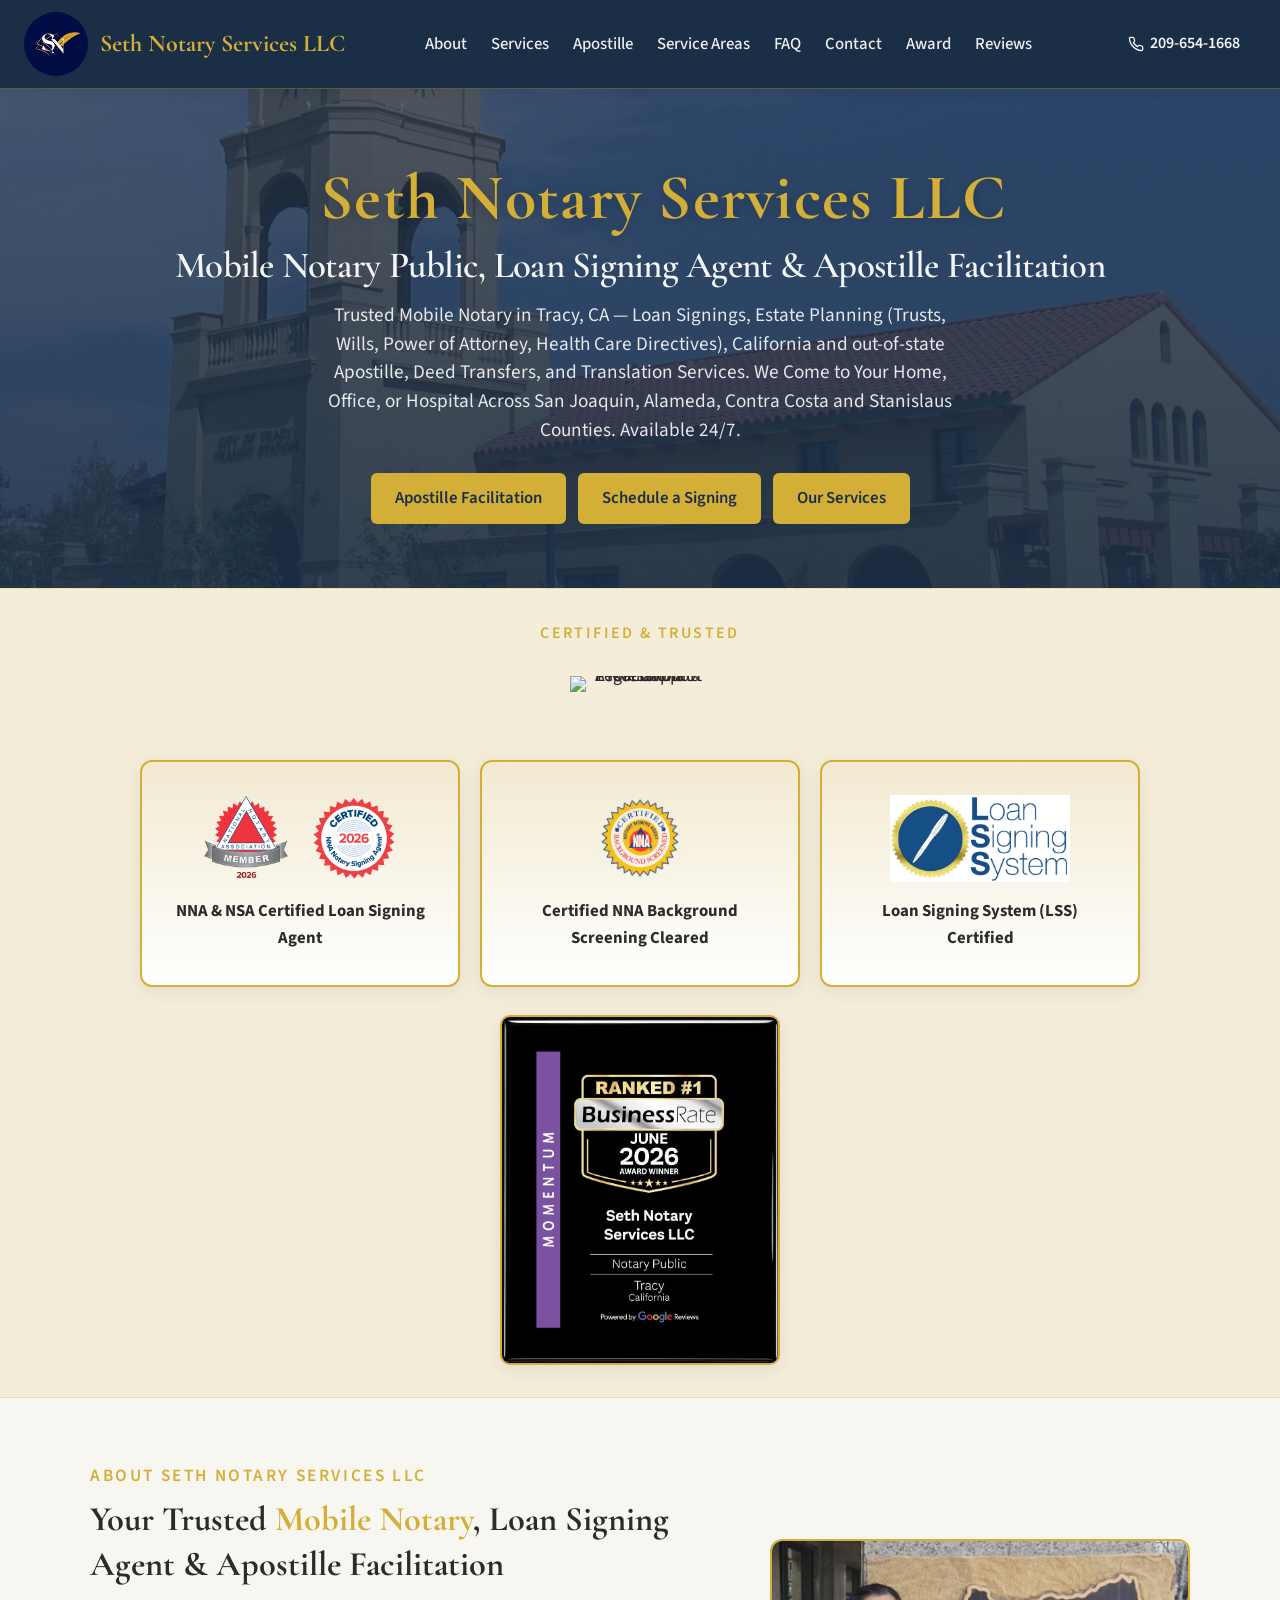
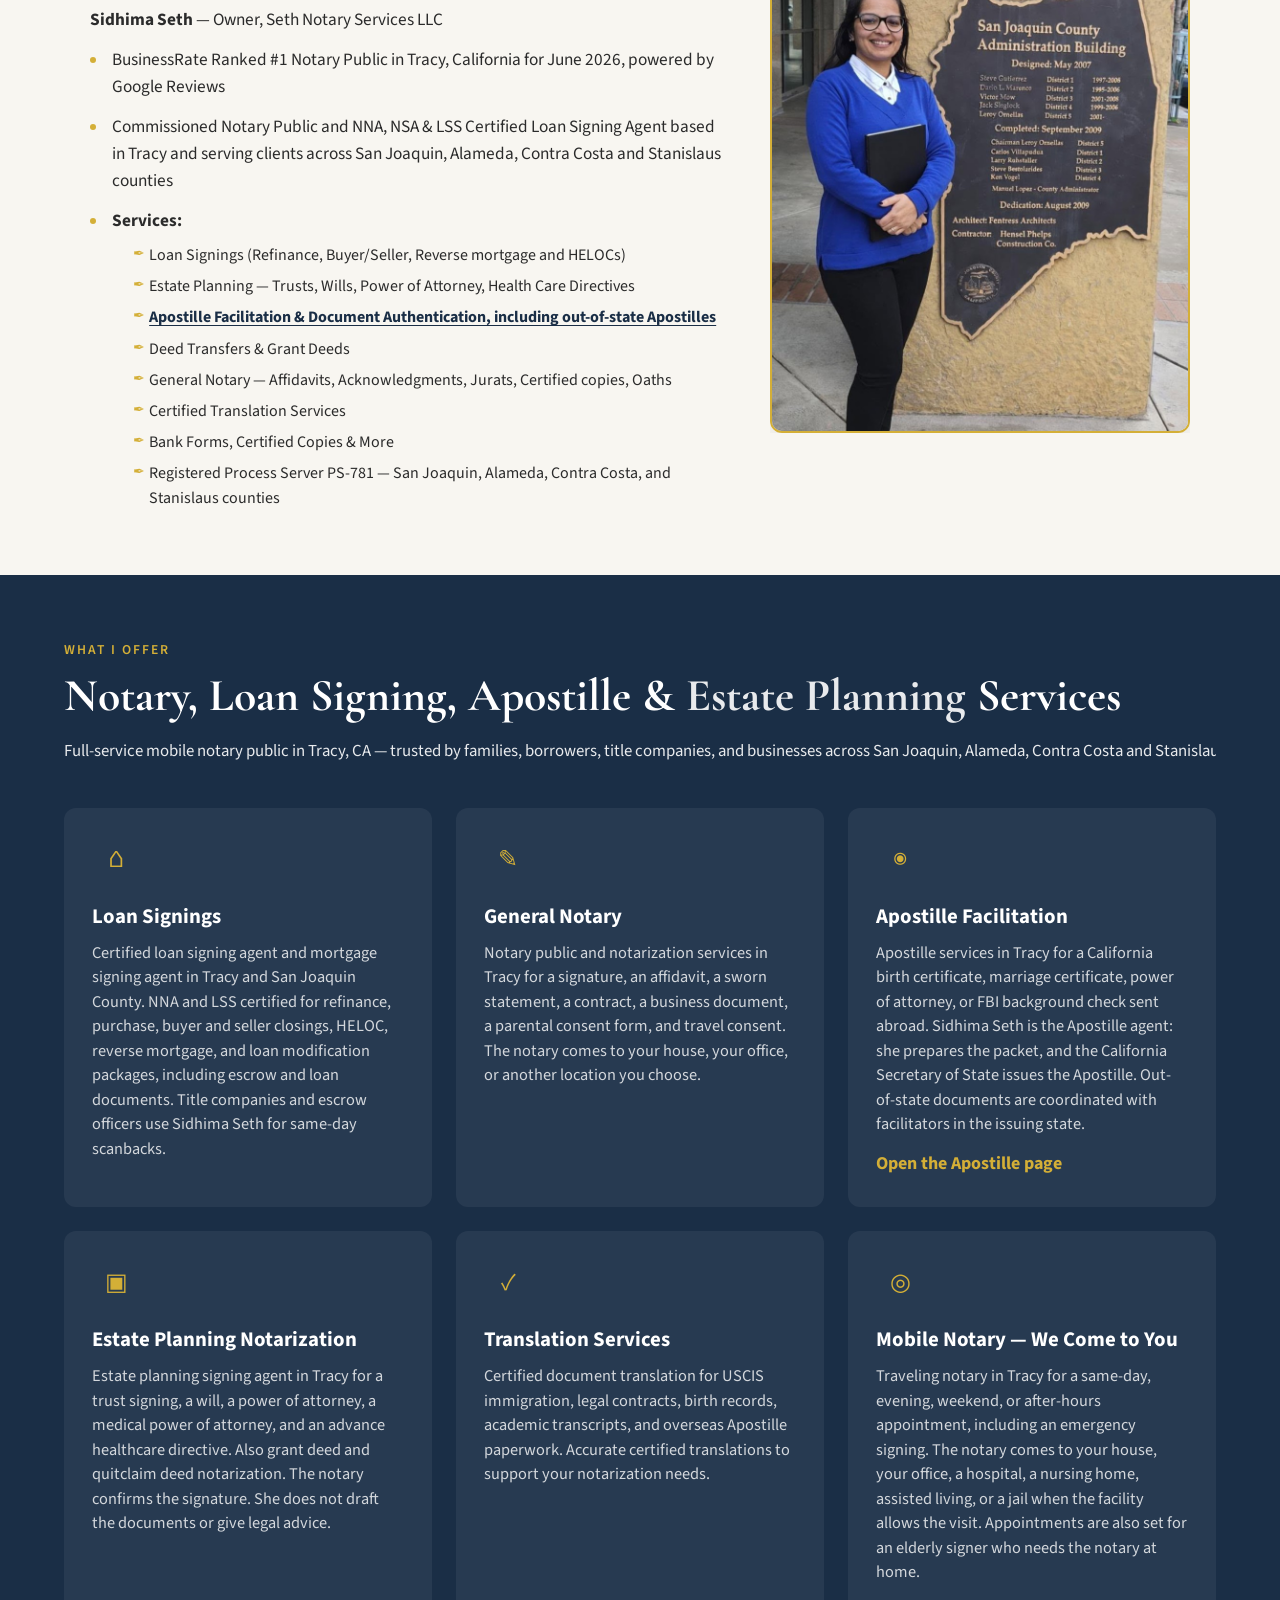
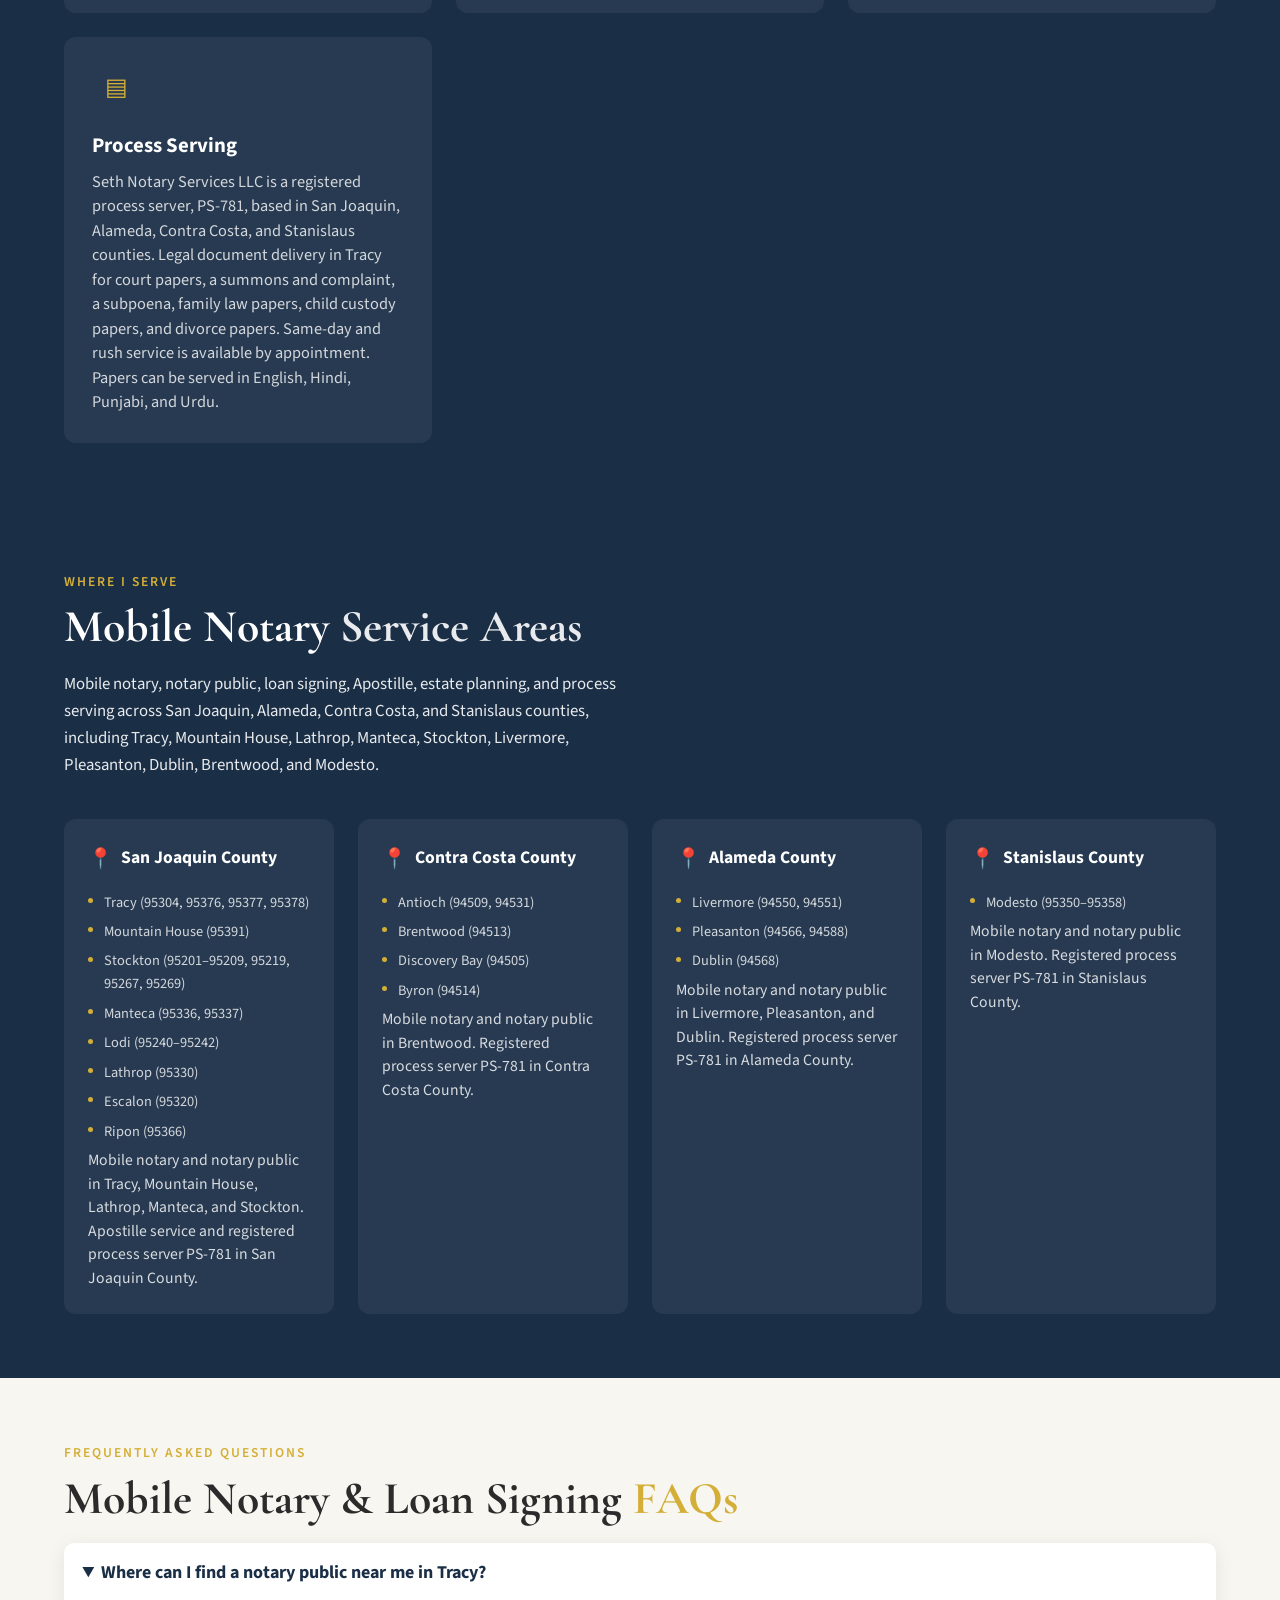
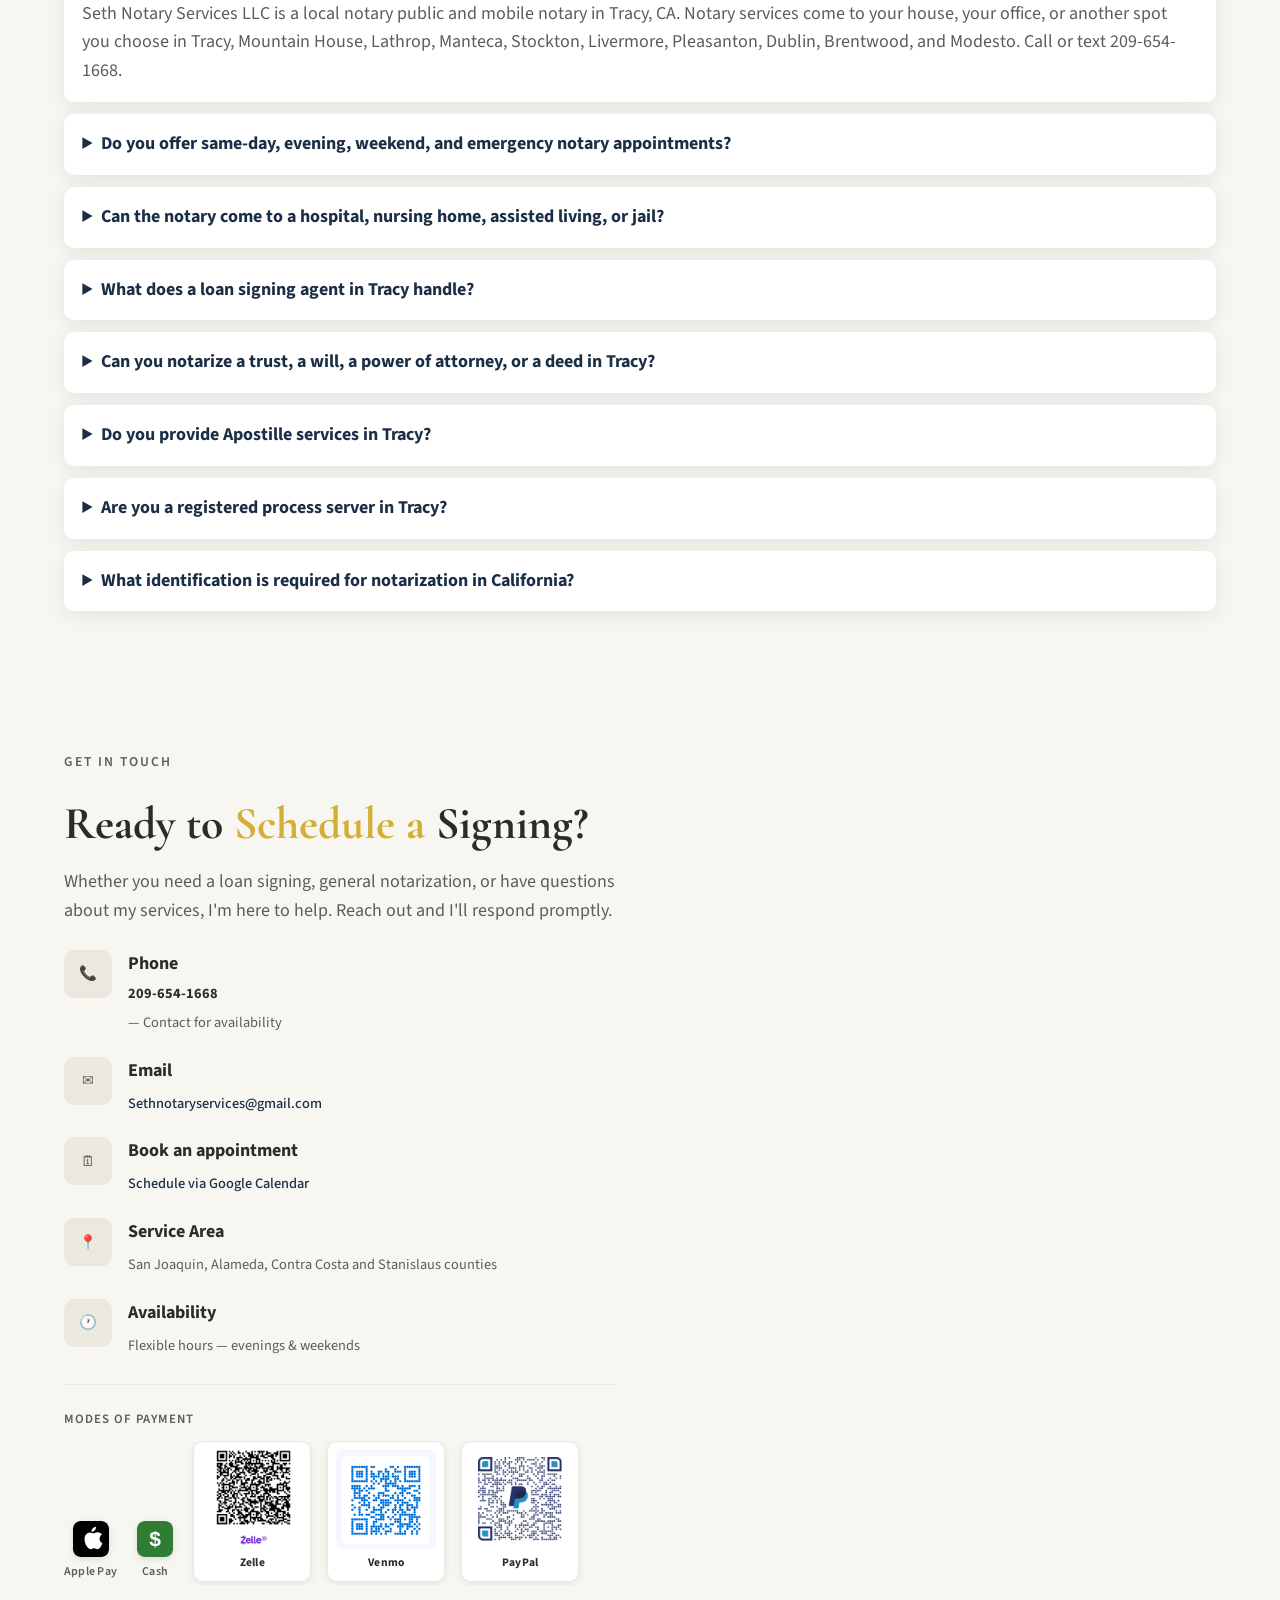
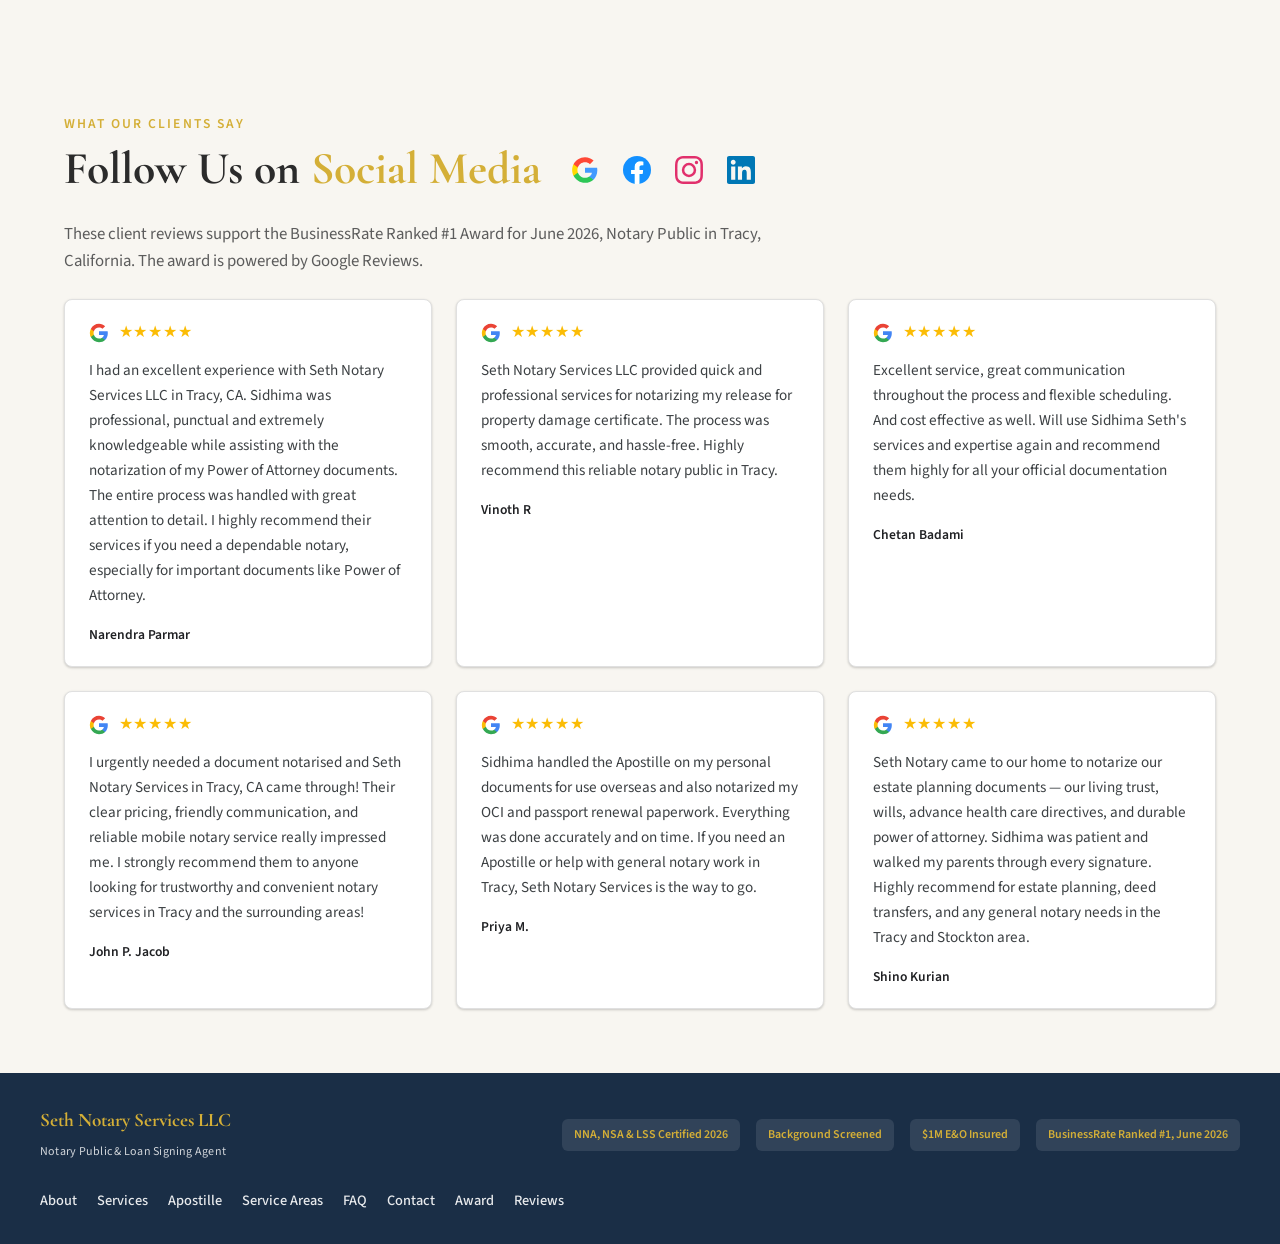
==== index.html @ a3862bcc "Add local search phrases, process server PS-781, and the CALSPro badge. Co-authored-by: Cursor <curs" ====
<!DOCTYPE html>
<html lang="en">
<head>
  <meta charset="UTF-8">
  <meta name="viewport" content="width=device-width, initial-scale=1.0">
  <title>Ranked #1 Mobile Notary Public in Tracy CA | Seth Notary Services LLC</title>
  <meta name="description" content="Ranked #1 Mobile Notary Public in Tracy, CA. BusinessRate June 2026 Award Winner, powered by Google Reviews. Available 24/7 for loan signings, estate planning living trusts, power of attorney, deed transfers & Apostille. Call 209-654-1668.">
  <link rel="canonical" href="https://sethnotaryservices.com/">
  <meta property="og:title" content="Ranked #1 Mobile Notary Public in Tracy CA | Seth Notary Services LLC">
  <meta property="og:description" content="BusinessRate June 2026 Award Winner, powered by Google Reviews. 24/7 mobile notary near you for loan signings, estate planning living trusts, and California & out-of-state Apostille.">
  <meta property="og:image" content="https://sethnotaryservices.com/assets/businessrate-ranked-1-june-2026.jpg">
  <meta property="og:url" content="https://sethnotaryservices.com/">
  <meta property="og:type" content="website">
  <meta name="twitter:card" content="summary_large_image">
  <meta name="twitter:title" content="Ranked #1 Mobile Notary Public in Tracy CA | Seth Notary Services LLC">
  <meta name="twitter:description" content="Ranked #1 Mobile Notary in Tracy, CA. 24/7 loan signings, estate planning living trusts, power of attorney, and Apostille facilitation. Call 209-654-1668.">
  <meta name="twitter:image" content="https://sethnotaryservices.com/assets/businessrate-ranked-1-june-2026.jpg">
  <script type="application/ld+json">
  {
    "@context": "https://schema.org",
    "@graph": [
      {
        "@type": ["Notary", "LocalBusiness"],
        "@id": "https://sethnotaryservices.com/#organization",
        "name": "Seth Notary Services LLC",
        "legalName": "Seth Notary Services LLC",
        "url": "https://sethnotaryservices.com/",
        "logo": "https://sethnotaryservices.com/assets/logo-sn.png",
        "image": [
          "https://sethnotaryservices.com/assets/businessrate-ranked-1-june-2026.jpg",
          "https://sethnotaryservices.com/assets/sidhima-seth-about.jpg"
        ],
        "telephone": "+1-209-654-1668",
        "email": "Sethnotaryservices@gmail.com",
        "priceRange": "$$",
        "currenciesAccepted": "USD",
        "paymentAccepted": "Cash, Apple Pay, Zelle, Venmo, PayPal",
        "address": {
          "@type": "PostalAddress",
          "addressLocality": "Tracy",
          "addressRegion": "CA",
          "postalCode": "95377",
          "addressCountry": "US"
        },
        "geo": {
          "@type": "GeoCoordinates",
          "latitude": 37.7397,
          "longitude": -121.4252
        },
        "openingHoursSpecification": [
          {
            "@type": "OpeningHoursSpecification",
            "dayOfWeek": ["Monday", "Tuesday", "Wednesday", "Thursday", "Friday", "Saturday", "Sunday"],
            "opens": "00:00",
            "closes": "23:59"
          }
        ],
        "areaServed": [
          { "@type": "City", "name": "Tracy" },
          { "@type": "City", "name": "Mountain House" },
          { "@type": "City", "name": "Stockton" },
          { "@type": "City", "name": "Manteca" },
          { "@type": "City", "name": "Lathrop" },
          { "@type": "City", "name": "Lodi" },
          { "@type": "City", "name": "Escalon" },
          { "@type": "City", "name": "Ripon" },
          { "@type": "City", "name": "Livermore" },
          { "@type": "City", "name": "Pleasanton" },
          { "@type": "City", "name": "Dublin" },
          { "@type": "City", "name": "Brentwood" },
          { "@type": "City", "name": "Antioch" },
          { "@type": "City", "name": "Discovery Bay" },
          { "@type": "City", "name": "Byron" },
          { "@type": "City", "name": "Modesto" },
          { "@type": "AdministrativeArea", "name": "San Joaquin County" },
          { "@type": "AdministrativeArea", "name": "Alameda County" },
          { "@type": "AdministrativeArea", "name": "Contra Costa County" },
          { "@type": "AdministrativeArea", "name": "Stanislaus County" }
        ],
        "award": "BusinessRate Ranked #1 June 2026 Award Winner, Notary Public, Tracy, California, powered by Google Reviews",
        "description": "Ranked #1 mobile notary public, certified loan signing agent, and Apostille facilitator in Tracy, California. Available 24/7 for mobile notarizations at homes, offices, hospitals, and care facilities across San Joaquin, Alameda, Contra Costa, and Stanislaus counties.",
        "founder": {
          "@type": "Person",
          "name": "Sidhima Seth",
          "jobTitle": "Commissioned Notary Public & Certified Loan Signing Agent"
        },
        "sameAs": [
          "https://g.page/r/CSJb0MtvqIeOEBM",
          "https://www.facebook.com/profile.php?id=61587609087027",
          "https://www.instagram.com/sethnotaryservices",
          "https://www.linkedin.com/in/sidhimaseth"
        ],
        "aggregateRating": {
          "@type": "AggregateRating",
          "ratingValue": "5.0",
          "reviewCount": "6",
          "bestRating": "5",
          "worstRating": "1"
        },
        "hasOfferCatalog": {
          "@type": "OfferCatalog",
          "name": "Mobile Notary & Signing Services",
          "itemListElement": [
            {
              "@type": "Offer",
              "itemOffered": {
                "@type": "Service",
                "name": "Mobile Notary Public Services",
                "description": "24/7 mobile notary public near you traveling to homes, offices, hospitals, nursing homes, and care facilities in Tracy and surrounding cities."
              }
            },
            {
              "@type": "Offer",
              "itemOffered": {
                "@type": "Service",
                "name": "Certified Loan Signing Agent",
                "description": "NNA and LSS certified loan signing services for mortgage refinances, purchases, buyer/seller packages, reverse mortgages, and HELOCs."
              }
            },
            {
              "@type": "Offer",
              "itemOffered": {
                "@type": "Service",
                "name": "Estate Planning Notarization",
                "description": "Mobile notary for estate planning packages including revocable living trusts, last wills, durable power of attorney, advance health care directives, and deed transfers."
              }
            },
            {
              "@type": "Offer",
              "itemOffered": {
                "@type": "Service",
                "name": "California and Out-of-State Apostille Facilitation",
                "description": "Apostille facilitation for vital records, birth certificates, marriage records, diplomas, affidavits, and corporate documents through the California Secretary of State and nationwide network."
              }
            },
            {
              "@type": "Offer",
              "itemOffered": {
                "@type": "Service",
                "name": "Real Estate Deed Transfers & Grant Deeds",
                "description": "Notarization of grant deeds, quitclaim deeds, interspousal deeds, and deeds of trust for property transfers."
              }
            },
            {
              "@type": "Offer",
              "itemOffered": {
                "@type": "Service",
                "name": "General Notary Services",
                "description": "Notarization of affidavits, acknowledgments, jurats, certified copies, oaths, parental travel consents, and bill of sale documents."
              }
            },
            {
              "@type": "Offer",
              "itemOffered": {
                "@type": "Service",
                "name": "Certified Translation Services",
                "description": "Certified document translation for USCIS immigration, legal contracts, birth records, and overseas document authentication."
              }
            },
            {
              "@type": "Offer",
              "itemOffered": {
                "@type": "Service",
                "name": "Process Serving",
                "description": "Registered process server PS-781, based in San Joaquin, Alameda, Contra Costa, and Stanislaus counties, for summons, subpoenas, and family law papers, in English, Hindi, Punjabi, and Urdu."
              }
            }
          ]
        }
      },
      {
        "@type": "FAQPage",
        "@id": "https://sethnotaryservices.com/#faq",
        "mainEntity": [
          {
            "@type": "Question",
            "name": "Where can I find a notary public near me in Tracy?",
            "acceptedAnswer": {
              "@type": "Answer",
              "text": "Seth Notary Services LLC is a local notary public and mobile notary in Tracy, CA. Notary services come to your house, your office, or another spot you choose in Tracy, Mountain House, Lathrop, Manteca, Stockton, Livermore, Pleasanton, Dublin, Brentwood, and Modesto. Call or text 209-654-1668."
            }
          },
          {
            "@type": "Question",
            "name": "Do you offer same-day, evening, weekend, and emergency notary appointments?",
            "acceptedAnswer": {
              "@type": "Answer",
              "text": "Yes. A same-day notary, an evening notary, a weekend notary, and an after-hours notary are available by appointment, including an emergency signing. Call or text 209-654-1668 for the next opening."
            }
          },
          {
            "@type": "Question",
            "name": "Can the notary come to a hospital, nursing home, assisted living, or jail?",
            "acceptedAnswer": {
              "@type": "Answer",
              "text": "Yes. A hospital notary, nursing home notary, and assisted living notary visit is a regular request, including for an elderly person who cannot travel. A jail notary visit is scheduled when the facility allows it."
            }
          },
          {
            "@type": "Question",
            "name": "What does a loan signing agent in Tracy handle?",
            "acceptedAnswer": {
              "@type": "Answer",
              "text": "Sidhima Seth is a certified loan signing agent for refinance, buyer and seller, HELOC, reverse mortgage, and loan modification signings in Tracy and San Joaquin County. Escrow and loan documents are notarized with a scanback the same day when the signing service asks for it."
            }
          },
          {
            "@type": "Question",
            "name": "Can you notarize a trust, a will, a power of attorney, or a deed in Tracy?",
            "acceptedAnswer": {
              "@type": "Answer",
              "text": "Yes. Estate planning notarization in Tracy covers a trust document, a will, a power of attorney, a medical power of attorney, an advance healthcare directive, a grant deed, and a quitclaim deed. We also notarize an affidavit and a sworn statement. The notary does not draft those papers or give legal advice."
            }
          },
          {
            "@type": "Question",
            "name": "Do you provide Apostille services in Tracy?",
            "acceptedAnswer": {
              "@type": "Answer",
              "text": "Yes. Apostille services in Tracy include a California birth certificate, marriage certificate, power of attorney, and FBI background check prepared for use abroad. The California Secretary of State issues the Apostille. A document from another state is Apostilled by that state."
            }
          },
          {
            "@type": "Question",
            "name": "Are you a registered process server in Tracy?",
            "acceptedAnswer": {
              "@type": "Answer",
              "text": "Yes. Seth Notary Services LLC is a registered process server, PS-781, based in San Joaquin, Alameda, Contra Costa, and Stanislaus counties. Process serving covers court papers, a summons and complaint, a subpoena, family law papers, child custody papers, and divorce papers. Same-day and rush service is available by appointment, in English, Hindi, Punjabi, or Urdu."
            }
          },
          {
            "@type": "Question",
            "name": "What identification is required for notarization in California?",
            "acceptedAnswer": {
              "@type": "Answer",
              "text": "California requires a valid, unexpired government-issued photo ID (or issued within 5 years), such as a California driver's license or ID, U.S. passport, foreign passport stamped by USCIS, out-of-state driver's license, or military ID. All signers must be physically present and willing to sign."
            }
          }
        ]
      }
    ]
  }
  </script>
  <link rel="icon" type="image/png" sizes="32x32" href="assets/logo-sn.png">
  <link rel="icon" type="image/png" sizes="192x192" href="assets/logo-sn.png">
  <link rel="apple-touch-icon" href="assets/logo-sn.png">
  <link rel="preconnect" href="https://fonts.googleapis.com">
  <link rel="preconnect" href="https://fonts.gstatic.com" crossorigin>
  <link href="https://fonts.googleapis.com/css2?family=Cormorant+Garamond:ital,wght@0,500;0,600;0,700;1,500&family=Source+Sans+3:wght@400;500;600;700&display=swap" rel="stylesheet">
  <link rel="stylesheet" href="seth-notary.css">
</head>
<body>
  <header class="header">
    <div class="header-inner">
      <a href="#" class="logo-link">
        <span class="header-logo-circle"><img src="assets/logo-sn.png" alt="Seth Notary Services LLC"></span>
        <div class="logo-text">
          <span class="logo-name">Seth Notary Services LLC</span>
        </div>
      </a>
      <nav class="nav">
        <a href="#about">About</a>
        <a href="#services">Services</a>
        <a href="apostille.html">Apostille</a>
        <a href="#service-areas">Service Areas</a>
        <a href="#faq">FAQ</a>
        <a href="#contact">Contact</a>
        <a href="#award">Award</a>
        <a href="#reviews">Reviews</a>
      </nav>
      <div class="header-actions">
        <a href="tel:2096541668" class="btn btn-ghost">
          <svg class="icon flash-mark" aria-hidden="true" viewBox="0 0 24 24" fill="none" stroke="currentColor" stroke-width="2"><path d="M22 16.92v3a2 2 0 0 1-2.18 2 19.79 19.79 0 0 1-8.63-3.07 19.5 19.5 0 0 1-6-6 19.79 19.79 0 0 1-3.07-8.67A2 2 0 0 1 4.11 2h3a2 2 0 0 1 2 1.72 12.84 12.84 0 0 0 .7 2.81 2 2 0 0 1-.45 2.11L8.09 9.91a16 16 0 0 0 6 6l1.27-1.27a2 2 0 0 1 2.11-.45 12.84 12.84 0 0 0 2.81.7A2 2 0 0 1 22 16.92z"/></svg>
          209-654-1668
        </a>

      </div>
    </div>
  </header>

  <main class="main-page">
    <section class="hero hero-remodel" data-bg="dark">
      <div class="hero-inner">
        <p class="hero-brand">Seth Notary Services LLC</p>
        <h1 class="hero-title">Mobile Notary Public, Loan Signing Agent & Apostille Facilitation</h1>
        <p class="hero-desc">Trusted Mobile Notary in Tracy, CA — Loan Signings, Estate Planning (Trusts, Wills, Power of Attorney, Health Care Directives), California and out-of-state Apostille, Deed Transfers, and Translation Services. We Come to Your Home, Office, or Hospital Across San Joaquin, Alameda, Contra Costa and Stanislaus Counties. Available 24/7.</p>
        <div class="hero-cta">
          <a href="apostille.html" class="btn btn-primary btn-lg">Apostille Facilitation</a>
          <a href="#contact" class="btn btn-primary btn-lg">Schedule a Signing</a>
          <a href="#services" class="btn btn-primary btn-lg">Our Services</a>
        </div>
      </div>
    </section>

    <section id="award" class="certs-bar" data-bg="light">
      <p class="certs-bar-label">Certified & Trusted</p>
      <p class="certs-calspro">
        <a title="California Association of Legal Support Professionals" href="https://www.calspro.org" target="_blank" rel="noopener noreferrer"><img src="https://calspro.memberclicks.net/assets/images/CALSProMemberBadge2.gif" alt="California Association of Legal Support Professionals" width="140" height="60"></a>
      </p>
      <div class="certs-bar-cards">
        <div class="certs-bar-card">
          <div class="certs-bar-card-logos">
            <img src="assets/nna-member-badge.png" alt="National Notary Association Member" class="certs-bar-card-img">
            <img src="assets/nsa-certified-2026.png" alt="NNA Notary Signing Agent Certified 2026" class="certs-bar-card-img">
          </div>
          <h4>NNA & NSA Certified Loan Signing Agent</h4>
        </div>
        <div class="certs-bar-card">
          <img src="assets/nna-certified-background-screened.png" alt="NNA Certified Background Screened" class="certs-bar-card-img">
          <h4>Certified NNA Background Screening Cleared</h4>
        </div>
        <div class="certs-bar-card">
          <img src="assets/lss-certified.png" alt="Loan Signing System Certified" class="certs-bar-card-img">
          <h4>Loan Signing System (LSS) Certified</h4>
        </div>
      </div>
      <figure class="certs-award">
        <img src="assets/businessrate-ranked-1-june-2026.jpg" width="817" height="1024" alt="BusinessRate Ranked #1 June 2026 Award Winner plaque for Seth Notary Services LLC, Notary Public in Tracy, California, powered by Google Reviews">
      </figure>
    </section>

    <section id="about" class="about-panel" data-bg="light">
      <div class="about-panel-inner">
        <div class="about-panel-content">
          <p class="section-label">About Seth Notary Services LLC</p>
          <h2 class="about-panel-title">Your Trusted <span class="accent">Mobile Notary</span>, Loan Signing Agent & Apostille Facilitation</h2>
          <ul class="about-bullets">
            <li class="about-bullet-none"><strong>Sidhima Seth</strong> — Owner, Seth Notary Services LLC</li>
            <li>BusinessRate Ranked #1 Notary Public in Tracy, California for June 2026, powered by Google Reviews</li>
            <li>Commissioned Notary Public and NNA, NSA & LSS Certified Loan Signing Agent based in Tracy and serving clients across San Joaquin, Alameda, Contra Costa and Stanislaus counties</li>
            <li><strong>Services:</strong>
              <ul class="about-bullets-sub">
                <li>Loan Signings (Refinance, Buyer/Seller, Reverse mortgage and HELOCs)</li>
                <li>Estate Planning — Trusts, Wills, Power of Attorney, Health Care Directives</li>
                <li><a href="apostille.html">Apostille Facilitation &amp; Document Authentication, including out-of-state Apostilles</a></li>
                <li>Deed Transfers & Grant Deeds</li>
                <li>General Notary — Affidavits, Acknowledgments, Jurats, Certified copies, Oaths</li>
                <li>Certified Translation Services</li>
                <li>Bank Forms, Certified Copies & More</li>
                <li>Registered Process Server PS-781 — San Joaquin, Alameda, Contra Costa, and Stanislaus counties</li>
              </ul>
            </li>
          </ul>
        </div>
        <div class="about-panel-image">
          <img src="assets/sidhima-seth-about.jpg" alt="Sidhima Seth, owner of Seth Notary Services LLC" class="about-panel-img">
        </div>
      </div>
    </section>

  </main>

  <section id="services" class="section section-dark" data-bg="dark">
    <div class="container">
      <p class="section-label">What I Offer</p>
      <h2 class="section-title">Notary, Loan Signing, Apostille & <span class="accent">Estate Planning</span> Services</h2>
      <p class="section-desc section-desc-single-line">Full-service mobile notary public in Tracy, CA — trusted by families, borrowers, title companies, and businesses across San Joaquin, Alameda, Contra Costa and Stanislaus counties.</p>
      <div class="services-grid">
        <article class="service-card">
          <div class="service-icon" aria-hidden="true">⌂</div>
          <h3>Loan Signings</h3>
          <p>Certified loan signing agent and mortgage signing agent in Tracy and San Joaquin County. NNA and LSS certified for refinance, purchase, buyer and seller closings, HELOC, reverse mortgage, and loan modification packages, including escrow and loan documents. Title companies and escrow officers use Sidhima Seth for same-day scanbacks.</p>
        </article>
        <article class="service-card">
          <div class="service-icon" aria-hidden="true">✎</div>
          <h3>General Notary</h3>
          <p>Notary public and notarization services in Tracy for a signature, an affidavit, a sworn statement, a contract, a business document, a parental consent form, and travel consent. The notary comes to your house, your office, or another location you choose.</p>
        </article>
        <article class="service-card">
          <div class="service-icon" aria-hidden="true">◉</div>
          <h3>Apostille Facilitation</h3>
          <p>Apostille services in Tracy for a California birth certificate, marriage certificate, power of attorney, or FBI background check sent abroad. Sidhima Seth is the Apostille agent: she prepares the packet, and the California Secretary of State issues the Apostille. Out-of-state documents are coordinated with facilitators in the issuing state.</p>
          <a class="service-more" href="apostille.html">Open the Apostille page</a>
        </article>
        <article class="service-card">
          <div class="service-icon" aria-hidden="true">▣</div>
          <h3>Estate Planning Notarization</h3>
          <p>Estate planning signing agent in Tracy for a trust signing, a will, a power of attorney, a medical power of attorney, and an advance healthcare directive. Also grant deed and quitclaim deed notarization. The notary confirms the signature. She does not draft the documents or give legal advice.</p>
        </article>
        <article class="service-card">
          <div class="service-icon" aria-hidden="true">✓</div>
          <h3>Translation Services</h3>
          <p>Certified document translation for USCIS immigration, legal contracts, birth records, academic transcripts, and overseas Apostille paperwork. Accurate certified translations to support your notarization needs.</p>
        </article>
        <article class="service-card">
          <div class="service-icon" aria-hidden="true">◎</div>
          <h3>Mobile Notary — We Come to You</h3>
          <p>Traveling notary in Tracy for a same-day, evening, weekend, or after-hours appointment, including an emergency signing. The notary comes to your house, your office, a hospital, a nursing home, assisted living, or a jail when the facility allows the visit. Appointments are also set for an elderly signer who needs the notary at home.</p>
        </article>
        <article class="service-card">
          <div class="service-icon" aria-hidden="true">▤</div>
          <h3>Process Serving</h3>
          <p>Seth Notary Services LLC is a registered process server, PS-781, based in San Joaquin, Alameda, Contra Costa, and Stanislaus counties. Legal document delivery in Tracy for court papers, a summons and complaint, a subpoena, family law papers, child custody papers, and divorce papers. Same-day and rush service is available by appointment. Papers can be served in English, Hindi, Punjabi, and Urdu.</p>
        </article>
      </div>
    </div>
  </section>


  <section id="service-areas" class="section section-dark" data-bg="dark">
    <div class="container">
      <p class="section-label">Where I Serve</p>
      <h2 class="section-title">Mobile Notary <span class="accent">Service Areas</span></h2>
      <p class="section-desc">Mobile notary, notary public, loan signing, Apostille, estate planning, and process serving across San Joaquin, Alameda, Contra Costa, and Stanislaus counties, including Tracy, Mountain House, Lathrop, Manteca, Stockton, Livermore, Pleasanton, Dublin, Brentwood, and Modesto.</p>
      <div class="areas-grid">
        <div class="area-card">
          <div class="area-card-header">
            <span class="area-icon" aria-hidden="true">📍</span>
            <h3>San Joaquin County</h3>
          </div>
          <ul>
            <li>Tracy (95304, 95376, 95377, 95378)</li>
            <li>Mountain House (95391)</li>
            <li>Stockton (95201–95209, 95219, 95267, 95269)</li>
            <li>Manteca (95336, 95337)</li>
            <li>Lodi (95240–95242)</li>
            <li>Lathrop (95330)</li>
            <li>Escalon (95320)</li>
            <li>Ripon (95366)</li>
          </ul>
          <p>Mobile notary and notary public in Tracy, Mountain House, Lathrop, Manteca, and Stockton. Apostille service and registered process server PS-781 in San Joaquin County.</p>
        </div>
        <div class="area-card">
          <div class="area-card-header">
            <span class="area-icon" aria-hidden="true">📍</span>
            <h3>Contra Costa County</h3>
          </div>
          <ul>
            <li>Antioch (94509, 94531)</li>
            <li>Brentwood (94513)</li>
            <li>Discovery Bay (94505)</li>
            <li>Byron (94514)</li>
          </ul>
          <p>Mobile notary and notary public in Brentwood. Registered process server PS-781 in Contra Costa County.</p>
        </div>
        <div class="area-card">
          <div class="area-card-header">
            <span class="area-icon" aria-hidden="true">📍</span>
            <h3>Alameda County</h3>
          </div>
          <ul>
            <li>Livermore (94550, 94551)</li>
            <li>Pleasanton (94566, 94588)</li>
            <li>Dublin (94568)</li>
          </ul>
          <p>Mobile notary and notary public in Livermore, Pleasanton, and Dublin. Registered process server PS-781 in Alameda County.</p>
        </div>
        <div class="area-card">
          <div class="area-card-header">
            <span class="area-icon" aria-hidden="true">📍</span>
            <h3>Stanislaus County</h3>
          </div>
          <ul>
            <li>Modesto (95350–95358)</li>
          </ul>
          <p>Mobile notary and notary public in Modesto. Registered process server PS-781 in Stanislaus County.</p>
        </div>
      </div>
    </div>
  </section>


  <section id="faq" class="section section-light" data-bg="light" aria-labelledby="faq-heading">
    <div class="container">
      <p class="section-label">Frequently Asked Questions</p>
      <h2 id="faq-heading" class="section-title">Mobile Notary &amp; Loan Signing <span class="accent">FAQs</span></h2>
      <div class="faq-list">
        <details open>
          <summary>Where can I find a notary public near me in Tracy?</summary>
          <p>Seth Notary Services LLC is a local notary public and mobile notary in Tracy, CA. Notary services come to your house, your office, or another spot you choose in Tracy, Mountain House, Lathrop, Manteca, Stockton, Livermore, Pleasanton, Dublin, Brentwood, and Modesto. Call or text <a href="tel:2096541668">209-654-1668</a>.</p>
        </details>
        <details>
          <summary>Do you offer same-day, evening, weekend, and emergency notary appointments?</summary>
          <p>Yes. A same-day notary, an evening notary, a weekend notary, and an after-hours notary are available by appointment, including an emergency signing. If you need a mobile notary open now, call or text <a href="tel:2096541668">209-654-1668</a> and we will tell you the next opening.</p>
        </details>
        <details>
          <summary>Can the notary come to a hospital, nursing home, assisted living, or jail?</summary>
          <p>Yes. A hospital notary, nursing home notary, and assisted living notary visit is a regular request, including for an elderly person who cannot travel. A jail notary visit is scheduled when the facility allows it. We also meet signers at home for a power of attorney, an advance healthcare directive, or a trust document.</p>
        </details>
        <details>
          <summary>What does a loan signing agent in Tracy handle?</summary>
          <p>Sidhima Seth is a certified loan signing agent for refinance, buyer and seller, HELOC, reverse mortgage, and loan modification signings in Tracy and San Joaquin County. Escrow and loan documents are notarized with a scanback the same day when the signing service asks for it.</p>
        </details>
        <details>
          <summary>Can you notarize a trust, a will, a power of attorney, or a deed in Tracy?</summary>
          <p>Yes. Estate planning notarization in Tracy covers a trust document, a will, a power of attorney, a medical power of attorney, an advance healthcare directive, a grant deed, and a quitclaim deed. We also notarize an affidavit and a sworn statement. The notary does not draft those papers or give legal advice.</p>
        </details>
        <details>
          <summary>Do you provide Apostille services in Tracy?</summary>
          <p>Yes. Apostille services in Tracy include a California birth certificate, marriage certificate, power of attorney, and FBI background check prepared for use abroad. The California Secretary of State issues the Apostille. A document from another state is Apostilled by that state. See the <a href="apostille.html">Apostille page</a>.</p>
        </details>
        <details>
          <summary>Are you a registered process server in Tracy?</summary>
          <p>Yes. Seth Notary Services LLC is a registered process server, PS-781, based in San Joaquin, Alameda, Contra Costa, and Stanislaus counties. Process serving covers court papers, a summons and complaint, a subpoena, family law papers, child custody papers, and divorce papers. Same-day and rush service is available by appointment, in English, Hindi, Punjabi, or Urdu. Call <a href="tel:2096541668">209-654-1668</a>.</p>
        </details>
        <details>
          <summary>What identification is required for notarization in California?</summary>
          <p>California law requires signers to present a current, unexpired government-issued photo ID (or an ID issued within the last 5 years). Accepted forms include a California driver’s license or ID card, U.S. passport or passport card, foreign passport stamped by USCIS, out-of-state driver's license, or U.S. military ID. All signers must be physically present and willing to sign.</p>
        </details>
      </div>
    </div>
  </section>

  <section id="contact" class="section section-light" data-bg="light">
    <div class="container container-split contact-split">
      <div class="contact-info">
        <p class="section-label">Get in Touch</p>
        <h2 class="section-title">Ready to <span class="accent">Schedule a</span> Signing?</h2>
        <p>Whether you need a loan signing, general notarization, or have questions about my services, I'm here to help. Reach out and I'll respond promptly.</p>
        <ul class="contact-details">
          <li>
            <span class="contact-icon" aria-hidden="true">📞</span>
            <div>
              <strong>Phone</strong>
              <a href="tel:2096541668"><strong>209-654-1668</strong></a> <span>— Contact for availability</span>
            </div>
          </li>
          <li>
            <span class="contact-icon" aria-hidden="true">✉</span>
            <div>
              <strong>Email</strong>
              <a href="mailto:Sethnotaryservices@gmail.com">Sethnotaryservices@gmail.com</a>
            </div>
          </li>
          <li>
            <span class="contact-icon" aria-hidden="true">🗓</span>
            <div>
              <strong>Book an appointment</strong>
              <a href="https://calendar.google.com/calendar/u/4/r/appointment?hl=en" target="_blank" rel="noopener noreferrer">Schedule via Google Calendar</a>
            </div>
          </li>
          <li>
            <span class="contact-icon" aria-hidden="true">📍</span>
            <div>
              <strong>Service Area</strong>
              <span>San Joaquin, Alameda, Contra Costa and Stanislaus counties</span>
            </div>
          </li>
          <li>
            <span class="contact-icon" aria-hidden="true">🕐</span>
            <div>
              <strong>Availability</strong>
              <span>Flexible hours — evenings & weekends</span>
            </div>
          </li>
        </ul>
        <div class="contact-payment">
          <p class="contact-connect-label payment-headings-line"><span>Modes of Payment</span></p>
          <div class="payment-methods-row" role="group" aria-label="Payment methods">
            <div class="payment-icons">
              <span class="payment-icon" title="Apple Pay">
                <svg viewBox="0 0 24 24" width="36" height="36" aria-hidden="true"><rect width="24" height="24" rx="4" fill="#000"/><path d="M14.6 6.2c.5-.6.8-1.5.7-2.4-.7 0-1.6.5-2.1 1.1-.5.5-.9 1.4-.8 2.3.8.1 1.6-.4 2.2-1zm1.9 1.3c-1.2-.1-2.2.7-2.7.7s-1.5-.6-2.4-.6c-1.3 0-2.4.7-3.1 1.9-1.3 2.2-.3 5.6.9 7.4.6.9 1.4 1.9 2.4 1.9s1.3-.6 2.4-.6 1.5.6 2.4.6 1.6-.9 2.2-1.8c.7-1 1-2 1-2.1-1.1-.4-1.9-1.6-1.9-3 0-1.2.6-2.2 1.6-2.9-.6-.9-1.6-1.4-2.8-1.5z" fill="#fff"/></svg>
                <span>Apple Pay</span>
              </span>
              <span class="payment-icon" title="Cash">
                <svg viewBox="0 0 24 24" width="36" height="36" aria-hidden="true"><rect width="24" height="24" rx="4" fill="#2E7D32"/><text x="12" y="16.5" text-anchor="middle" fill="#fff" font-size="14" font-weight="bold" font-family="Arial">$</text></svg>
                <span>Cash</span>
              </span>
            </div>
            <div class="payment-qr-codes">
              <div class="payment-qr">
                <img src="assets/qr-zelle.png" alt="Zelle QR Code" width="100" height="100">
                <span>Zelle</span>
              </div>
              <div class="payment-qr">
                <img src="assets/qr-venmo.png" alt="Venmo QR Code" width="100" height="100">
                <span>Venmo</span>
              </div>
              <div class="payment-qr">
                <img src="assets/qr-paypal.png" alt="PayPal QR Code" width="100" height="100">
                <span>PayPal</span>
              </div>
            </div>
          </div>
        </div>
      </div>
    </div>
  </section>

  <section id="reviews" class="section section-light reviews-section" data-bg="light" aria-labelledby="reviews-heading">
    <div class="container">
      <p class="section-label">What Our Clients Say</p>
      <div class="reviews-heading-row">
        <h2 id="reviews-heading" class="section-title">Follow Us on <span class="accent">Social Media</span></h2>
        <div class="reviews-social-links">
        <a href="https://g.page/r/CSJb0MtvqIeOEBM" target="_blank" rel="noopener noreferrer" aria-label="Google Business">
          <svg class="social-icon social-icon-google" viewBox="0 0 24 24" aria-hidden="true"><path fill="#4285F4" d="M22.56 12.25c0-.78-.07-1.53-.2-2.25H12v4.26h5.92c-.26 1.37-1.04 2.53-2.21 3.31v2.77h3.57c2.08-1.92 3.28-4.74 3.28-8.09z"/><path fill="#34A853" d="M12 23c2.97 0 5.46-.98 7.28-2.66l-3.57-2.77c-.98.66-2.23 1.06-3.71 1.06-2.86 0-5.29-1.93-6.16-4.53H2.18v2.84C3.99 20.53 7.7 23 12 23z"/><path fill="#FBBC05" d="M5.84 14.09c-.22-.66-.35-1.36-.35-2.09s.13-1.43.35-2.09V7.07H2.18C1.43 8.55 1 10.22 1 12s.43 3.45 1.18 4.93l2.85-2.22.81-.62z"/><path fill="#EA4335" d="M12 5.38c1.62 0 3.06.56 4.21 1.64l3.15-3.15C17.45 2.09 14.97 1 12 1 7.7 1 3.99 3.47 2.18 7.07l3.66 2.84c.87-2.6 3.3-4.53 6.16-4.53z"/></svg>
        </a>
        <a href="https://www.facebook.com/profile.php?id=61587609087027" target="_blank" rel="noopener noreferrer" aria-label="Facebook">
          <svg class="social-icon social-icon-fb" viewBox="0 0 40 40" aria-hidden="true"><circle cx="20" cy="20" r="20" fill="#1877F2"/><path fill="#fff" d="M27.8 25.6l.9-5.6h-5.3v-3.9c0-1.6.6-2.8 3-2.8H29V8.2c-1.4-.2-3-.4-4.4-.4-4.6 0-7.8 2.8-7.8 7.8V20h-5v5.6h5v14.1c1.1.2 2.2.3 3.3.3 1.1 0 2.2-.1 3.3-.3V25.6h4.4z"/></svg>
        </a>
        <a href="https://www.instagram.com/sethnotaryservices" target="_blank" rel="noopener noreferrer" aria-label="Instagram">
          <svg class="social-icon social-icon-ig" viewBox="0 0 24 24" fill="currentColor" aria-hidden="true"><path d="M12 0C8.74 0 8.333.015 7.053.072 5.775.132 4.905.333 4.14.63c-.789.306-1.459.717-2.126 1.384S.935 3.35.63 4.14C.333 4.905.131 5.775.072 7.053.012 8.333 0 8.74 0 12s.015 3.667.072 4.947c.06 1.277.261 2.148.558 2.913.306.788.717 1.459 1.384 2.126.667.666 1.336 1.079 2.126 1.384.766.296 1.636.499 2.913.558C8.333 23.988 8.74 24 12 24s3.667-.015 4.947-.072c1.277-.06 2.148-.262 2.913-.558.788-.306 1.459-.718 2.126-1.384.666-.667 1.079-1.335 1.384-2.126.296-.765.499-1.636.558-2.913.06-1.28.072-1.687.072-4.947s-.015-3.667-.072-4.947c-.06-1.277-.262-2.149-.558-2.913-.306-.789-.718-1.459-1.384-2.126C21.319 1.347 20.651.935 19.86.63c-.765-.297-1.636-.499-2.913-.558C15.667.012 15.26 0 12 0zm0 2.16c3.203 0 3.585.016 4.85.071 1.17.055 1.805.249 2.227.415.562.217.96.477 1.382.896.419.42.679.819.896 1.381.164.422.36 1.057.413 2.227.057 1.266.07 1.646.07 4.85s-.015 3.585-.074 4.85c-.059 1.17-.256 1.805-.421 2.227-.224.562-.479.96-.899 1.382-.419.419-.824.679-1.38.896-.42.164-1.065.36-2.235.413-1.274.057-1.649.07-4.859.07-3.211 0-3.586-.015-4.859-.074-1.171-.059-1.816-.256-2.236-.421-.569-.224-.96-.479-1.379-.899-.421-.419-.69-.824-.9-1.38-.165-.42-.359-1.065-.42-2.235-.045-1.26-.061-1.649-.061-4.844 0-3.196.016-3.586.061-4.861.059-1.17.255-1.814.42-2.234.21-.57.479-.96.9-1.381.419-.419.81-.689 1.379-.898.42-.166 1.051-.361 2.221-.421 1.275-.045 1.65-.06 4.859-.06zM12 5.838a6.162 6.162 0 100 12.324 6.162 6.162 0 000-12.324zM12 16a4 4 0 110-8 4 4 0 010 8zm6.406-11.845a1.44 1.44 0 100 2.881 1.44 1.44 0 000-2.881z"/></svg>
        </a>
        <a href="https://www.linkedin.com/in/sidhimaseth" target="_blank" rel="noopener noreferrer" aria-label="LinkedIn">
          <svg class="social-icon social-icon-li" viewBox="0 0 24 24" fill="currentColor" aria-hidden="true"><path d="M20.447 20.452h-3.554v-5.569c0-1.328-.027-3.037-1.852-3.037-1.853 0-2.136 1.445-2.136 2.939v5.667H9.351V9h3.414v1.561h.046c.477-.9 1.637-1.85 3.37-1.85 3.601 0 4.267 2.37 4.267 5.455v6.286zM5.337 7.433c-1.144 0-2.063-.926-2.063-2.065 0-1.138.92-2.063 2.063-2.063 1.14 0 2.064.925 2.064 2.063 0 1.139-.925 2.065-2.064 2.065zm1.782 13.019H3.555V9h3.564v11.452zM22.225 0H1.771C.792 0 0 .774 0 1.729v20.542C0 23.227.792 24 1.771 24h20.451C23.2 24 24 23.227 24 22.271V1.729C24 .774 23.2 0 22.222 0h.003z"/></svg>
        </a>
        </div>
      </div>
      <p class="award-reviews-note">These client reviews support the BusinessRate Ranked #1 Award for June 2026, Notary Public in Tracy, California. The award is powered by Google Reviews.</p>
      <div class="reviews-grid">
        <article class="review-card" itemscope itemtype="https://schema.org/Review">
          <div class="review-card-header">
            <svg class="google-g-icon" viewBox="0 0 24 24" aria-hidden="true"><path d="M22.56 12.25c0-.78-.07-1.53-.2-2.25H12v4.26h5.92a5.06 5.06 0 0 1-2.2 3.32v2.77h3.57c2.08-1.92 3.28-4.74 3.28-8.1z" fill="#4285F4"/><path d="M12 23c2.97 0 5.46-.98 7.28-2.66l-3.57-2.77c-.98.66-2.23 1.06-3.71 1.06-2.86 0-5.29-1.93-6.16-4.53H2.18v2.84C3.99 20.53 7.7 23 12 23z" fill="#34A853"/><path d="M5.84 14.09c-.22-.66-.35-1.36-.35-2.09s.13-1.43.35-2.09V7.07H2.18C1.43 8.55 1 10.22 1 12s.43 3.45 1.18 4.93l2.85-2.22.81-.62z" fill="#FBBC05"/><path d="M12 5.38c1.62 0 3.06.56 4.21 1.64l3.15-3.15C17.45 2.09 14.97 1 12 1 7.7 1 3.99 3.47 2.18 7.07l3.66 2.84c.87-2.6 3.3-4.53 6.16-4.53z" fill="#EA4335"/></svg>
            <div class="review-stars" aria-label="5 out of 5 stars"><span class="review-star" aria-hidden="true">★</span><span class="review-star" aria-hidden="true">★</span><span class="review-star" aria-hidden="true">★</span><span class="review-star" aria-hidden="true">★</span><span class="review-star" aria-hidden="true">★</span></div>
          </div>
          <blockquote class="review-text" itemprop="reviewBody">
            <p>I had an excellent experience with Seth Notary Services LLC in Tracy, CA. Sidhima was professional, punctual and extremely knowledgeable while assisting with the notarization of my Power of Attorney documents. The entire process was handled with great attention to detail. I highly recommend their services if you need a dependable notary, especially for important documents like Power of Attorney.</p>
          </blockquote>
          <footer class="review-author">
            <cite itemprop="author" itemscope itemtype="https://schema.org/Person"><span itemprop="name">Narendra Parmar</span></cite>
          </footer>
        </article>
        <article class="review-card" itemscope itemtype="https://schema.org/Review">
          <div class="review-card-header">
            <svg class="google-g-icon" viewBox="0 0 24 24" aria-hidden="true"><path d="M22.56 12.25c0-.78-.07-1.53-.2-2.25H12v4.26h5.92a5.06 5.06 0 0 1-2.2 3.32v2.77h3.57c2.08-1.92 3.28-4.74 3.28-8.1z" fill="#4285F4"/><path d="M12 23c2.97 0 5.46-.98 7.28-2.66l-3.57-2.77c-.98.66-2.23 1.06-3.71 1.06-2.86 0-5.29-1.93-6.16-4.53H2.18v2.84C3.99 20.53 7.7 23 12 23z" fill="#34A853"/><path d="M5.84 14.09c-.22-.66-.35-1.36-.35-2.09s.13-1.43.35-2.09V7.07H2.18C1.43 8.55 1 10.22 1 12s.43 3.45 1.18 4.93l2.85-2.22.81-.62z" fill="#FBBC05"/><path d="M12 5.38c1.62 0 3.06.56 4.21 1.64l3.15-3.15C17.45 2.09 14.97 1 12 1 7.7 1 3.99 3.47 2.18 7.07l3.66 2.84c.87-2.6 3.3-4.53 6.16-4.53z" fill="#EA4335"/></svg>
            <div class="review-stars" aria-label="5 out of 5 stars"><span class="review-star" aria-hidden="true">★</span><span class="review-star" aria-hidden="true">★</span><span class="review-star" aria-hidden="true">★</span><span class="review-star" aria-hidden="true">★</span><span class="review-star" aria-hidden="true">★</span></div>
          </div>
          <blockquote class="review-text" itemprop="reviewBody">
            <p>Seth Notary Services LLC provided quick and professional services for notarizing my release for property damage certificate. The process was smooth, accurate, and hassle-free. Highly recommend this reliable notary public in Tracy.</p>
          </blockquote>
          <footer class="review-author">
            <cite itemprop="author" itemscope itemtype="https://schema.org/Person"><span itemprop="name">Vinoth R</span></cite>
          </footer>
        </article>
        <article class="review-card" itemscope itemtype="https://schema.org/Review">
          <div class="review-card-header">
            <svg class="google-g-icon" viewBox="0 0 24 24" aria-hidden="true"><path d="M22.56 12.25c0-.78-.07-1.53-.2-2.25H12v4.26h5.92a5.06 5.06 0 0 1-2.2 3.32v2.77h3.57c2.08-1.92 3.28-4.74 3.28-8.1z" fill="#4285F4"/><path d="M12 23c2.97 0 5.46-.98 7.28-2.66l-3.57-2.77c-.98.66-2.23 1.06-3.71 1.06-2.86 0-5.29-1.93-6.16-4.53H2.18v2.84C3.99 20.53 7.7 23 12 23z" fill="#34A853"/><path d="M5.84 14.09c-.22-.66-.35-1.36-.35-2.09s.13-1.43.35-2.09V7.07H2.18C1.43 8.55 1 10.22 1 12s.43 3.45 1.18 4.93l2.85-2.22.81-.62z" fill="#FBBC05"/><path d="M12 5.38c1.62 0 3.06.56 4.21 1.64l3.15-3.15C17.45 2.09 14.97 1 12 1 7.7 1 3.99 3.47 2.18 7.07l3.66 2.84c.87-2.6 3.3-4.53 6.16-4.53z" fill="#EA4335"/></svg>
            <div class="review-stars" aria-label="5 out of 5 stars"><span class="review-star" aria-hidden="true">★</span><span class="review-star" aria-hidden="true">★</span><span class="review-star" aria-hidden="true">★</span><span class="review-star" aria-hidden="true">★</span><span class="review-star" aria-hidden="true">★</span></div>
          </div>
          <blockquote class="review-text" itemprop="reviewBody">
            <p>Excellent service, great communication throughout the process and flexible scheduling. And cost effective as well. Will use Sidhima Seth's services and expertise again and recommend them highly for all your official documentation needs.</p>
          </blockquote>
          <footer class="review-author">
            <cite itemprop="author" itemscope itemtype="https://schema.org/Person"><span itemprop="name">Chetan Badami</span></cite>
          </footer>
        </article>
        <article class="review-card" itemscope itemtype="https://schema.org/Review">
          <div class="review-card-header">
            <svg class="google-g-icon" viewBox="0 0 24 24" aria-hidden="true"><path d="M22.56 12.25c0-.78-.07-1.53-.2-2.25H12v4.26h5.92a5.06 5.06 0 0 1-2.2 3.32v2.77h3.57c2.08-1.92 3.28-4.74 3.28-8.1z" fill="#4285F4"/><path d="M12 23c2.97 0 5.46-.98 7.28-2.66l-3.57-2.77c-.98.66-2.23 1.06-3.71 1.06-2.86 0-5.29-1.93-6.16-4.53H2.18v2.84C3.99 20.53 7.7 23 12 23z" fill="#34A853"/><path d="M5.84 14.09c-.22-.66-.35-1.36-.35-2.09s.13-1.43.35-2.09V7.07H2.18C1.43 8.55 1 10.22 1 12s.43 3.45 1.18 4.93l2.85-2.22.81-.62z" fill="#FBBC05"/><path d="M12 5.38c1.62 0 3.06.56 4.21 1.64l3.15-3.15C17.45 2.09 14.97 1 12 1 7.7 1 3.99 3.47 2.18 7.07l3.66 2.84c.87-2.6 3.3-4.53 6.16-4.53z" fill="#EA4335"/></svg>
            <div class="review-stars" aria-label="5 out of 5 stars"><span class="review-star" aria-hidden="true">★</span><span class="review-star" aria-hidden="true">★</span><span class="review-star" aria-hidden="true">★</span><span class="review-star" aria-hidden="true">★</span><span class="review-star" aria-hidden="true">★</span></div>
          </div>
          <blockquote class="review-text" itemprop="reviewBody">
            <p>I urgently needed a document notarised and Seth Notary Services in Tracy, CA came through! Their clear pricing, friendly communication, and reliable mobile notary service really impressed me. I strongly recommend them to anyone looking for trustworthy and convenient notary services in Tracy and the surrounding areas!</p>
          </blockquote>
          <footer class="review-author">
            <cite itemprop="author" itemscope itemtype="https://schema.org/Person"><span itemprop="name">John P. Jacob</span></cite>
          </footer>
        </article>
        <article class="review-card" itemscope itemtype="https://schema.org/Review">
          <div class="review-card-header">
            <svg class="google-g-icon" viewBox="0 0 24 24" aria-hidden="true"><path d="M22.56 12.25c0-.78-.07-1.53-.2-2.25H12v4.26h5.92a5.06 5.06 0 0 1-2.2 3.32v2.77h3.57c2.08-1.92 3.28-4.74 3.28-8.1z" fill="#4285F4"/><path d="M12 23c2.97 0 5.46-.98 7.28-2.66l-3.57-2.77c-.98.66-2.23 1.06-3.71 1.06-2.86 0-5.29-1.93-6.16-4.53H2.18v2.84C3.99 20.53 7.7 23 12 23z" fill="#34A853"/><path d="M5.84 14.09c-.22-.66-.35-1.36-.35-2.09s.13-1.43.35-2.09V7.07H2.18C1.43 8.55 1 10.22 1 12s.43 3.45 1.18 4.93l2.85-2.22.81-.62z" fill="#FBBC05"/><path d="M12 5.38c1.62 0 3.06.56 4.21 1.64l3.15-3.15C17.45 2.09 14.97 1 12 1 7.7 1 3.99 3.47 2.18 7.07l3.66 2.84c.87-2.6 3.3-4.53 6.16-4.53z" fill="#EA4335"/></svg>
            <div class="review-stars" aria-label="5 out of 5 stars"><span class="review-star" aria-hidden="true">★</span><span class="review-star" aria-hidden="true">★</span><span class="review-star" aria-hidden="true">★</span><span class="review-star" aria-hidden="true">★</span><span class="review-star" aria-hidden="true">★</span></div>
          </div>
          <blockquote class="review-text" itemprop="reviewBody">
            <p>Sidhima handled the Apostille on my personal documents for use overseas and also notarized my OCI and passport renewal paperwork. Everything was done accurately and on time. If you need an Apostille or help with general notary work in Tracy, Seth Notary Services is the way to go.</p>
          </blockquote>
          <footer class="review-author">
            <cite itemprop="author" itemscope itemtype="https://schema.org/Person"><span itemprop="name">Priya M.</span></cite>
          </footer>
        </article>
        <article class="review-card" itemscope itemtype="https://schema.org/Review">
          <div class="review-card-header">
            <svg class="google-g-icon" viewBox="0 0 24 24" aria-hidden="true"><path d="M22.56 12.25c0-.78-.07-1.53-.2-2.25H12v4.26h5.92a5.06 5.06 0 0 1-2.2 3.32v2.77h3.57c2.08-1.92 3.28-4.74 3.28-8.1z" fill="#4285F4"/><path d="M12 23c2.97 0 5.46-.98 7.28-2.66l-3.57-2.77c-.98.66-2.23 1.06-3.71 1.06-2.86 0-5.29-1.93-6.16-4.53H2.18v2.84C3.99 20.53 7.7 23 12 23z" fill="#34A853"/><path d="M5.84 14.09c-.22-.66-.35-1.36-.35-2.09s.13-1.43.35-2.09V7.07H2.18C1.43 8.55 1 10.22 1 12s.43 3.45 1.18 4.93l2.85-2.22.81-.62z" fill="#FBBC05"/><path d="M12 5.38c1.62 0 3.06.56 4.21 1.64l3.15-3.15C17.45 2.09 14.97 1 12 1 7.7 1 3.99 3.47 2.18 7.07l3.66 2.84c.87-2.6 3.3-4.53 6.16-4.53z" fill="#EA4335"/></svg>
            <div class="review-stars" aria-label="5 out of 5 stars"><span class="review-star" aria-hidden="true">★</span><span class="review-star" aria-hidden="true">★</span><span class="review-star" aria-hidden="true">★</span><span class="review-star" aria-hidden="true">★</span><span class="review-star" aria-hidden="true">★</span></div>
          </div>
          <blockquote class="review-text" itemprop="reviewBody">
            <p>Seth Notary came to our home to notarize our estate planning documents — our living trust, wills, advance health care directives, and durable power of attorney. Sidhima was patient and walked my parents through every signature. Highly recommend for estate planning, deed transfers, and any general notary needs in the Tracy and Stockton area.</p>
          </blockquote>
          <footer class="review-author">
            <cite itemprop="author" itemscope itemtype="https://schema.org/Person"><span itemprop="name">Shino Kurian</span></cite>
          </footer>
        </article>
      </div>
    </div>
  </section>


  <footer class="footer" data-bg="dark">
    <div class="footer-inner">
      <div class="footer-brand">
        <span class="footer-logo-name">Seth Notary Services LLC</span>
        <span class="footer-tagline">Notary Public & Loan Signing Agent</span>
      </div>
      <div class="footer-badges">
        <span class="footer-badge-pill">NNA, NSA & LSS Certified 2026</span>
        <span class="footer-badge-pill">Background Screened</span>
        <span class="footer-badge-pill">$1M E&O Insured</span>
        <span class="footer-badge-pill">BusinessRate Ranked #1, June 2026</span>
      </div>
      <nav class="footer-nav">
        <a href="#about">About</a>
        <a href="#services">Services</a>
        <a href="apostille.html">Apostille</a>
        <a href="#service-areas">Service Areas</a>
        <a href="#faq">FAQ</a>
        <a href="#contact">Contact</a>
        <a href="#award">Award</a>
        <a href="#reviews">Reviews</a>
      </nav>
    </div>
  </footer>

  <script src="script.js"></script>
</body>
</html>
---- seth-notary.css ----
/* Seth Notary Services LLC - Consolidated styles for seth-notary-page.html */
:root {
  --navy: #1a2e46;
  --navy-dark: #152238;
  --gold: #d4af37;
  --gold-light: #e5c65c;
  --cream: #f8f6f1;
  --cream-dark: #ebe8e0;
  --text: #2b2b2b;
  --text-muted: #5c5c5c;
  --white: #ffffff;
  --shadow: 0 4px 20px rgba(0, 0, 0, 0.08);
  --font-serif: 'Cormorant Garamond', Georgia, serif;
  --font-sans: 'Source Sans 3', -apple-system, sans-serif;
}
*,*::before,*::after{box-sizing:border-box;}
html{scroll-behavior:smooth;}
body{margin:0;font-family:var(--font-sans);font-size:18px;line-height:1.6;color:var(--text);background:var(--cream);overflow-x:clip;}
img{max-width:100%;height:auto;}
a{color:inherit;text-decoration:none;}
.container{max-width:1200px;margin:0 auto;padding:0 1.5rem;}
.container-split{display:grid;gap:3rem;align-items:start;}
@media (min-width:900px){.container-split{grid-template-columns:1fr 1fr;}}
.section{padding:4rem 0;transition:box-shadow 0.5s ease,background-color 0.5s ease;}
.section.section-navigated{box-shadow:inset 4px 0 0 var(--gold),0 0 50px rgba(212,175,55,0.12);}
.about-panel,.pricing-section,.certs-bar{transition:box-shadow 0.5s ease;}
.about-panel.section-navigated,.pricing-section.section-navigated,.certs-bar.section-navigated{box-shadow:inset 4px 0 0 var(--gold),0 0 50px rgba(212,175,55,0.12);}
.section-dark{background:var(--navy);color:var(--white);}
.section-dark .section-label,.section-dark .section-title .accent,.section-dark .section-desc,.section-dark p{color:rgba(255,255,255,0.9);}
.section-dark .section-label{color:var(--gold);}
.section-light{background:var(--cream);color:var(--text);}
.section-label{font-size:0.85rem;font-weight:600;letter-spacing:0.15em;text-transform:uppercase;color:var(--gold);margin:0 0 0.5rem 0;}
.section-title{font-family:var(--font-serif);font-size:clamp(2rem,4.5vw,2.85rem);font-weight:700;margin:0 0 1rem 0;line-height:1.2;}
.section-title .accent{color:var(--gold);}
.section-title-single{white-space:nowrap;overflow-x:auto;max-width:100%;}
.section-desc{margin:0 0 2.5rem 0;max-width:560px;color:var(--text-muted);font-size:1.05rem;}
.section-desc.section-desc-single-line{display:block;width:0;min-width:100%;max-width:100%;white-space:nowrap;overflow-x:auto;-webkit-overflow-scrolling:touch;scrollbar-width:thin;font-size:clamp(0.68rem,0.8vw + 0.55rem,1.05rem);line-height:1.45;padding-bottom:0.25rem;box-sizing:border-box;}
.section-desc.section-desc-single-line::-webkit-scrollbar{height:4px;}
.section-desc.section-desc-single-line::-webkit-scrollbar-thumb{background:var(--gold);border-radius:2px;}
.section-desc-single{white-space:nowrap;}
@media (max-width:720px){.section-desc-single{white-space:normal;}}
.header{position:sticky;top:0;z-index:100;background:#fdfcfb;border-bottom:1px solid rgba(212,175,55,0.2);box-shadow:0 2px 12px rgba(0,0,0,0.06);transition:background 0.4s ease,border-color 0.4s ease,box-shadow 0.4s ease;}
.header .logo-name,.header .nav a,.header .btn-ghost,.header .logo-tagline{transition:color 0.35s ease;}
.header .btn-outline{transition:color 0.35s ease,border-color 0.35s ease,background 0.35s ease;}
.header.header--over-light{background:var(--navy);border-bottom-color:rgba(212,175,55,0.35);}
.header.header--over-light .logo-name{color:var(--gold);}
.header.header--over-light .nav a{color:rgba(255,255,255,0.92);}
.header.header--over-light .btn-ghost{color:rgba(255,255,255,0.95);}
.header.header--over-light .btn-outline{color:var(--white);border-color:var(--gold);}
.header.header--over-light .btn-outline:hover{color:var(--navy);background:var(--gold);}
.header-inner{max-width:1280px;margin:0 auto;padding:0.75rem 1.5rem;display:flex;align-items:center;justify-content:space-between;gap:1.5rem;flex-wrap:wrap;}
.logo-link{display:flex;align-items:center;gap:0.75rem;}
.header-logo-svg{height:44px;width:auto;display:block;flex-shrink:0;}
.header-logo-circle{display:inline-block;width:64px;height:64px;border-radius:50%;overflow:hidden;flex-shrink:0;}
.header-logo-circle img{width:100%;height:100%;object-fit:cover;display:block;}
.logo-text{display:flex;flex-direction:column;}
.logo-name{font-family:var(--font-serif);font-size:1.5rem;font-weight:700;color:var(--text);line-height:1.2;white-space:nowrap;}
.logo-tagline{font-size:0.65rem;font-weight:600;letter-spacing:0.12em;color:var(--navy);opacity:0.85;}
.header.header--over-light .logo-tagline{color:rgba(255,255,255,0.85);opacity:1;}
.nav{display:flex;gap:1.5rem;flex-wrap:wrap;}
.nav a{color:var(--text);font-size:1.05rem;font-weight:500;transition:color 0.2s;}
.nav a:hover{color:var(--gold);}
.header-actions{display:flex;align-items:center;gap:0.75rem;}
.btn{display:inline-flex;align-items:center;justify-content:center;gap:0.4rem;padding:0.5rem 1rem;font-family:var(--font-sans);font-size:1rem;font-weight:600;border-radius:6px;border:none;cursor:pointer;transition:background 0.2s,color 0.2s;}
.btn:focus-visible{outline:2px solid var(--gold);outline-offset:2px;}
.btn-ghost{background:transparent;color:var(--text);}
.btn-ghost:hover{color:var(--gold);}
.btn-primary{background:var(--gold);color:var(--navy);}
.btn-primary:hover{background:var(--gold-light);color:var(--navy-dark);}
.btn-outline{background:transparent;color:var(--navy);border:2px solid var(--gold);}
.btn-outline:hover{background:rgba(212,175,55,0.15);}
.btn-lg{padding:0.75rem 1.5rem;font-size:1.05rem;}
.btn-block{width:100%;}
.icon{width:1rem;height:1rem;}
.flash-mark{animation:contact-flash 1.1s linear infinite;}
@keyframes contact-flash{0%,42%{opacity:1;}50%,92%{opacity:0.15;}100%{opacity:1;}}
@media (prefers-reduced-motion:reduce){.flash-mark{animation:none;}}
.main-page{padding:0;}
.hero.hero-remodel{position:relative;padding:4.5rem 1.5rem 4rem;text-align:center;}
.hero.hero-remodel::before{content:'';position:absolute;inset:0;background:url('assets/about-bg.png') center/cover no-repeat;z-index:0;}
.hero.hero-remodel::after{content:'';position:absolute;inset:0;background:linear-gradient(to bottom,rgba(26,46,70,0.75),rgba(26,46,70,0.88));z-index:1;}
.hero-remodel .hero-inner{position:relative;z-index:2;max-width:640px;margin:0 auto;}
.hero-brand{font-family:var(--font-serif);font-size:clamp(2.4rem,6vw,4rem);font-weight:700;letter-spacing:0.02em;color:var(--gold);margin:0 0 0.5rem 0;line-height:1.15;text-shadow:0 2px 12px rgba(0,0,0,0.2);white-space:nowrap;}
.hero-remodel .hero-title{font-family:var(--font-serif);font-size:clamp(0.72rem,2.2vw + 0.55rem,2.45rem);font-weight:600;line-height:1.25;margin:0 auto 0.75rem;color:rgba(255,255,255,0.95);white-space:nowrap;letter-spacing:-0.02em;box-sizing:border-box;width:min(1100px,100vw - 2rem);position:relative;left:50%;transform:translateX(-50%);padding:0 1rem;overflow-x:auto;-webkit-overflow-scrolling:touch;scrollbar-width:none;}
.hero-remodel .hero-title::-webkit-scrollbar{display:none;}
.hero-remodel .hero-desc{font-size:1.2rem;color:rgba(255,255,255,0.88);margin:0 0 1.75rem 0;line-height:1.5;}
.hero-remodel .hero-cta{display:flex;flex-wrap:wrap;gap:0.75rem;justify-content:center;}
.certs-bar{background:rgba(212,175,55,0.12);border-top:1px solid rgba(212,175,55,0.25);border-bottom:1px solid rgba(212,175,55,0.25);padding:2rem 1.5rem;text-align:center;}
.certs-bar-label{font-size:1rem;font-weight:600;letter-spacing:0.15em;text-transform:uppercase;color:var(--gold);margin:0 0 1rem 0;}
.certs-calspro{margin:0 0 0.25rem;}
.certs-calspro a{display:inline-block;line-height:0;}
.certs-calspro img{width:140px;height:60px;display:block;}
.certs-bar-badges{display:flex;flex-wrap:wrap;align-items:center;justify-content:center;gap:1.25rem;}
.certs-bar-badge{height:64px;width:auto;object-fit:contain;display:block;}
.certs-bar-cards{display:flex;flex-wrap:wrap;justify-content:center;gap:1.25rem;margin-top:1.5rem;}
.certs-bar-card{max-width:320px;flex:1 1 280px;border-radius:12px;padding:1.75rem;box-shadow:var(--shadow);text-align:center;transition:background 0.25s,border-color 0.25s,box-shadow 0.25s,transform 0.25s;background:linear-gradient(180deg,rgba(212,175,55,0.06) 0%,var(--white) 100%);border:2px solid var(--gold);}
.certs-bar-card:hover{background:linear-gradient(180deg,rgba(212,175,55,0.14) 0%,rgba(248,246,241,0.95) 100%);border-color:var(--gold-light);box-shadow:0 6px 24px rgba(212,175,55,0.2);transform:translateY(-3px);}
.certs-bar-card-logos{display:flex;flex-wrap:wrap;justify-content:center;align-items:center;gap:0.75rem;margin-bottom:0.75rem;height:96px;padding:0;box-sizing:border-box;}
.certs-bar-card-logos .certs-bar-card-img{margin:0;}
.certs-bar-card-logos .certs-bar-card-img{margin:0;background:transparent;}
.certs-bar-card-img{display:block;width:96px;height:96px;margin:0 auto 0.75rem;object-fit:cover;border-radius:50%;overflow:hidden;background:var(--gold);}
.certs-bar-card > img.certs-bar-card-img{background:var(--gold);}
.certs-bar-card .certs-bar-card-logos{background:transparent;border-radius:0;padding:0;border:none;outline:none;box-shadow:none;}
.certs-bar-card > img.certs-bar-card-img{width:96px;height:96px;min-width:96px;min-height:96px;object-fit:cover;background:inherit;border-radius:50%;border:none;outline:none;box-shadow:none;padding:0;margin:0 auto 0.75rem;mix-blend-mode:darken;}
.certs-bar-card > img.certs-bar-card-img[alt="Loan Signing System Certified"]{border-radius:8px;width:auto;max-width:180px;min-width:auto;height:auto;max-height:96px;object-fit:contain;background:transparent;overflow:visible;mix-blend-mode:normal;}
.certs-bar-card .about-panel-card-icon{display:inline-flex;align-items:center;justify-content:center;width:28px;height:28px;border-radius:50%;background:rgba(212,175,55,0.15);color:var(--gold);font-weight:700;font-size:0.85rem;margin-bottom:0.6rem;}
.certs-bar-card h4{font-size:1.05rem;font-weight:700;margin:0 0 0.3rem 0;color:var(--text);}
.certs-bar-card p{font-size:0.95rem;margin:0;color:var(--text-muted);line-height:1.4;}
.certs-bar-icons{margin-top:1.5rem;justify-content:center;}
.certs-bar-pill{display:inline-block;padding:0.5rem 1rem;background:var(--navy);color:var(--gold);border-radius:8px;font-size:0.75rem;font-weight:600;}
.certs-award{margin:1.75rem auto 0;width:min(280px,100%);}
.certs-award img{display:block;width:100%;height:auto;border-radius:10px;border:2px solid var(--gold);box-shadow:var(--shadow);}
.award-reviews-note{margin:0 0 1.5rem;max-width:760px;color:var(--text-muted);font-size:1.05rem;}
#about,#services,#service-areas,#reviews,#contact,#award,#faq{scroll-margin-top:6rem;}
.reviews-section{padding:4rem 1.5rem;}
.reviews-grid{display:grid;grid-template-columns:repeat(auto-fill,minmax(300px,1fr));gap:1.5rem;margin-top:1.5rem;}
.review-card{background:#fff;border-radius:8px;padding:1.25rem 1.5rem;box-shadow:0 1px 3px rgba(0,0,0,0.12),0 1px 2px rgba(0,0,0,0.08);border:1px solid #e0e0e0;transition:box-shadow 0.2s;}
.review-card:hover{box-shadow:0 4px 12px rgba(0,0,0,0.15);}
.review-card-header{display:flex;align-items:center;gap:0.6rem;margin-bottom:0.75rem;}
.google-g-icon{width:20px;height:20px;flex-shrink:0;}
.review-stars{font-size:1rem;color:#FBBC05;letter-spacing:0.05em;}
.review-text{margin:0 0 1rem 0;font-size:0.95rem;line-height:1.65;color:#3c4043;font-style:normal;}
.review-text p{margin:0;}
.review-author{font-size:0.85rem;color:#5f6368;}
.review-author cite{font-style:normal;font-weight:600;color:#202124;}
.about-panel{background:var(--cream);padding:4rem 1.5rem;overflow-x:hidden;max-width:100%;}
.about-panel-inner{width:100%;max-width:1100px;margin:0 auto;display:grid;grid-template-columns:minmax(0,1fr);gap:2.5rem;align-items:center;}
@media (min-width:800px){.about-panel-inner{grid-template-columns:minmax(0,1.15fr) minmax(260px,420px);gap:3rem;}}
.about-panel-content{min-width:0;max-width:100%;overflow-wrap:break-word;}
.about-panel-image{display:flex;align-items:center;justify-content:center;min-width:0;max-width:100%;width:100%;overflow:hidden;}
.about-panel-img{display:block;width:100%;max-width:min(420px,100%);min-width:0;height:auto;border-radius:12px;box-shadow:var(--shadow);border:2px solid var(--gold);}
.about-panel-content .section-label{color:var(--gold);margin-bottom:0.5rem;}
.about-panel-title{font-family:var(--font-serif);font-size:clamp(1.75rem,2.8vw,2.15rem);font-weight:700;margin:0 0 1.25rem 0;color:var(--text);line-height:1.3;}
.about-panel-title .accent{color:var(--gold);}
.about-panel-content p{color:var(--text-muted);margin:0 0 1rem 0;font-size:1.08rem;line-height:1.6;}
.about-bullets{list-style:none;margin:0;padding:0;min-width:0;max-width:100%;}
.about-bullets li{position:relative;padding-left:1.35rem;margin-bottom:0.85rem;color:var(--text);font-size:1.08rem;line-height:1.55;}
.about-bullets li:last-child{margin-bottom:0;}
.about-bullets > li::before{content:'';position:absolute;left:0;top:0.55em;width:6px;height:6px;border-radius:50%;background:var(--gold);}
.about-bullets > li.about-bullet-none::before{display:none;}
.about-bullets > li.about-bullet-none{padding-left:0;}
.about-bullets-sub{list-style:none;margin:0.5rem 0 0 0;padding:0 0 0 1.35rem;min-width:0;max-width:100%;}
.about-bullets-sub li{position:relative;padding-left:1rem;margin-bottom:0.4rem;font-size:1rem;}
.about-bullets-sub li::before{content:'\2712';position:absolute;left:0;color:var(--gold);font-size:0.9em;}
.about-bullets a{color:var(--navy);font-weight:700;text-decoration:underline;text-underline-offset:3px;}
.about-bullets a:hover{color:var(--gold);}
.about-bullets-sub li.about-bullets-sub-merged{display:block;width:0;min-width:100%;max-width:100%;white-space:nowrap;overflow-x:auto;-webkit-overflow-scrolling:touch;scrollbar-width:thin;padding-bottom:0.2rem;font-size:clamp(0.82rem,1.1vw + 0.75rem,1rem);}
.about-bullets-sub li.about-bullets-sub-merged::-webkit-scrollbar{height:4px;}
.about-bullets-sub li.about-bullets-sub-merged::-webkit-scrollbar-thumb{background:var(--gold);border-radius:2px;}
.about-sub-inline-sep{color:var(--gold);font-weight:700;padding:0 0.35rem;}
.about-box-icons{display:flex;flex-wrap:wrap;gap:0.75rem 1.25rem;margin-top:1.5rem;padding-top:1.25rem;border-top:1px solid var(--cream-dark);}
.about-box-icon{display:inline-flex;align-items:center;gap:0.4rem;font-size:0.9rem;font-weight:600;color:var(--text);}
.about-box-icon-inner{display:inline-flex;align-items:center;justify-content:center;width:24px;height:24px;border-radius:50%;background:rgba(212,175,55,0.2);color:var(--gold);font-size:0.8rem;}
.about-signature{font-style:italic;color:var(--gold);margin-top:1rem;padding-top:1rem;border-top:2px solid var(--gold);display:inline-block;}
.about-panel-cards{display:grid;grid-template-columns:repeat(2,1fr);gap:1rem;}
@media (max-width:500px){.about-panel-cards{grid-template-columns:1fr;}}
.about-panel-card{background:var(--white);border-radius:12px;padding:1.25rem;box-shadow:var(--shadow);border:1px solid var(--cream-dark);}
.about-panel-card-icon{display:inline-flex;align-items:center;justify-content:center;width:28px;height:28px;border-radius:50%;background:rgba(212,175,55,0.15);color:var(--gold);font-weight:700;font-size:0.85rem;margin-bottom:0.6rem;}
.about-panel-card h4{font-size:1.05rem;font-weight:700;margin:0 0 0.3rem 0;color:var(--text);}
.about-panel-card p{font-size:0.95rem;margin:0;color:var(--text-muted);line-height:1.4;}
.trust-strip{background:var(--navy);padding:1.25rem 1.5rem;}
.trust-strip-inner{max-width:700px;margin:0 auto;display:flex;flex-wrap:wrap;justify-content:center;gap:1.5rem 2rem;}
.trust-strip-single .trust-strip-inner{max-width:none;flex-wrap:nowrap;overflow-x:auto;white-space:nowrap;}
.trust-item{display:inline-flex;align-items:center;gap:0.5rem;font-size:1rem;color:rgba(255,255,255,0.9);font-weight:500;}
.trust-dot{width:6px;height:6px;border-radius:50%;background:var(--gold);flex-shrink:0;}
.services-grid{display:grid;grid-template-columns:repeat(auto-fill,minmax(280px,1fr));gap:1.5rem;margin-top:2rem;}
.service-card{background:rgba(255,255,255,0.06);border-radius:12px;padding:1.75rem;transition:background 0.2s,transform 0.2s;}
.service-card:hover{background:rgba(255,255,255,0.1);transform:translateY(-2px);}
.service-icon{width:48px;height:48px;display:flex;align-items:center;justify-content:center;font-size:1.5rem;color:var(--gold);margin-bottom:1rem;}
.service-card h3{font-family:var(--font-sans);font-size:1.3rem;font-weight:700;margin:0 0 0.5rem 0;color:var(--white);}
.service-card p{font-size:1.02rem;margin:0;color:rgba(255,255,255,0.8);line-height:1.5;}
.service-card a.service-more{display:inline-block;margin-top:0.85rem;color:var(--gold);font-weight:700;}
.service-card a.service-more:hover{color:var(--gold-light);}
.page-hero.hero-remodel .hero-inner{max-width:860px;}
.page-hero.hero-remodel .hero-title{white-space:normal;width:auto;max-width:860px;position:static;left:auto;transform:none;overflow:visible;font-size:clamp(2.1rem,5vw,3.4rem);font-weight:700;color:var(--white);margin-left:auto;margin-right:auto;text-align:center;}
.page-hero.hero-remodel .section-label{color:var(--gold);}
.page-hero.hero-remodel .hero-desc{max-width:760px;margin-left:auto;margin-right:auto;text-align:center;}
.step-card,.note-card{background:linear-gradient(180deg,rgba(212,175,55,0.06) 0%,var(--white) 100%);border:2px solid var(--gold);border-radius:12px;box-shadow:var(--shadow);}
.step-card{padding:1.5rem;}
.note-card{padding:1.75rem;}
.page-cta{display:flex;flex-wrap:wrap;gap:0.75rem;justify-content:center;}
.page-cta.start-actions{margin-top:1.5rem;}
.section-light .page-cta .btn-outline{color:var(--navy);border-color:var(--gold);background:transparent;}
.section-light .page-cta .btn-outline:hover{color:var(--navy-dark);background:var(--gold);}
#start-here{scroll-margin-top:6rem;}
.step-grid{display:grid;grid-template-columns:repeat(auto-fit,minmax(240px,1fr));gap:1.25rem;margin-top:0.5rem;}
.step-card h3{margin:0 0 0.5rem;font-size:1.2rem;color:var(--navy);}
.step-card p{margin:0;color:var(--text-muted);}
.doc-group{margin-top:2rem;}
.doc-group h3{color:var(--white);font-size:1.35rem;margin:0 0 0.25rem;}
.doc-group .services-grid{margin-top:1rem;}
.step-num{display:inline-flex;align-items:center;justify-content:center;width:2.1rem;height:2.1rem;border-radius:50%;background:var(--navy);color:var(--gold);font-weight:700;margin-bottom:0.75rem;}
.note-card h3{font-family:var(--font-serif);font-size:1.55rem;margin:1.25rem 0 0.4rem;color:var(--text);}
.note-card h3:first-child{margin-top:0;}
.note-card p{color:var(--text-muted);margin:0 0 0.85rem;}
.note-card a{color:var(--navy);font-weight:700;text-decoration:underline;text-underline-offset:3px;}
.sos-visits{margin-top:0;min-width:0;}
.sos-visits-title{font-family:var(--font-serif);font-size:clamp(1.35rem,4.5vw,1.7rem);margin:0 0 0.4rem;color:var(--text);overflow-wrap:break-word;max-width:100%;}
.sos-visits-caption{margin:0 0 1.25rem;max-width:min(760px,100%);color:var(--text-muted);overflow-wrap:break-word;}
.sos-photos{display:grid;grid-template-columns:1fr;gap:1.25rem;min-width:0;}
@media (min-width:800px){.sos-photos{grid-template-columns:1fr 1fr;}}
.sos-photos figure{margin:0;min-width:0;background:var(--white);border:2px solid var(--gold);border-radius:12px;overflow:hidden;box-shadow:var(--shadow);}
.sos-photos img{display:block;width:100%;max-width:100%;height:auto;max-height:640px;object-fit:contain;background:var(--cream-dark);}
.sos-photos figcaption{padding:0.85rem 1rem 1rem;color:var(--text-muted);font-size:0.98rem;line-height:1.45;overflow-wrap:break-word;}
.area-card p{margin:0;color:var(--text-muted);font-size:0.98rem;line-height:1.5;}
.section-dark .area-card p{color:rgba(255,255,255,0.82);}
.faq-list details{background:var(--white);border-radius:10px;padding:1rem 1.15rem;box-shadow:var(--shadow);margin-bottom:0.75rem;}
.faq-list summary{cursor:pointer;font-weight:700;color:var(--navy);}
.faq-list p{margin:0.75rem 0 0;color:var(--text-muted);}
#cities,#countries,#apostille-faq,#start,#out-of-state{scroll-margin-top:6rem;}
#out-of-state{border-bottom:1px solid rgba(212,175,55,0.45);}
.why-content .section-title{margin-bottom:1rem;}
.why-content p{color:rgba(255,255,255,0.88);margin:0 0 1.25rem 0;}
.quote{margin:1.5rem 0 0 0;padding:1.25rem 1.5rem;background:rgba(0,0,0,0.2);border-left:4px solid var(--gold);border-radius:0 8px 8px 0;}
.quote p{font-style:italic;color:var(--gold);margin:0 0 0.5rem 0;}
.quote cite{font-style:normal;font-size:0.9rem;color:var(--gold);}
.why-list{list-style:none;padding:0;margin:0;display:flex;flex-direction:column;gap:0.75rem;}
.why-list li{display:flex;align-items:flex-start;gap:0.75rem;padding:0.85rem 1rem;background:rgba(255,255,255,0.06);border-radius:10px;color:rgba(255,255,255,0.9);font-size:0.95rem;}
.why-list li::before{content:"✓";color:var(--gold);font-weight:700;flex-shrink:0;}
.areas-grid{display:grid;grid-template-columns:repeat(auto-fill,minmax(260px,1fr));gap:1.5rem;margin-top:2rem;}
.area-card{background:var(--white);border-radius:12px;padding:1.5rem;box-shadow:var(--shadow);}
.section-dark .area-card{background:rgba(255,255,255,0.06);box-shadow:none;}
.section-dark .area-card:hover{background:rgba(255,255,255,0.1);transform:translateY(-2px);}
.area-card{transition:background 0.2s,transform 0.2s;}
.area-card-header{display:flex;align-items:center;gap:0.5rem;margin-bottom:1rem;}
.area-icon{color:var(--gold);font-size:1.25rem;}
.area-card h3{font-size:1.1rem;font-weight:700;margin:0;color:var(--text);}
.section-dark .area-card h3{color:var(--white);}
.area-card ul{list-style:none;padding:0;margin:0;}
.area-card li{position:relative;padding-left:1rem;margin-bottom:0.4rem;font-size:0.9rem;color:var(--text-muted);}
.section-dark .area-card li{color:rgba(255,255,255,0.8);}
.area-card li::before{content:"";position:absolute;left:0;top:0.5em;width:5px;height:5px;border-radius:50%;background:var(--gold);}
.contact-split{align-items:start;}
@media (min-width:900px){.contact-split{grid-template-columns:1fr 1fr;}}
.contact-info .section-title{margin-bottom:1rem;}
.contact-info > p{color:var(--text-muted);margin:0 0 1.5rem 0;}
.contact-details{list-style:none;padding:0;margin:0;}
.contact-details li{display:flex;align-items:flex-start;gap:1rem;margin-bottom:1.25rem;}
.contact-icon{width:48px;height:48px;flex-shrink:0;background:var(--cream-dark);border-radius:10px;display:flex;align-items:center;justify-content:center;font-size:1.25rem;}
.contact-details strong{display:block;color:var(--text);margin-bottom:0.2rem;}
.contact-details span,.contact-details a{font-size:0.9rem;color:var(--text-muted);}
.contact-details a{color:var(--navy);font-weight:500;}
.contact-details a:hover{color:var(--gold);}
.reviews-heading-row{display:flex;align-items:center;gap:1rem 1.5rem;flex-wrap:wrap;margin-bottom:1.5rem;}
.reviews-heading-row .section-title{margin-bottom:0;}
.reviews-heading-row .reviews-social-links{margin-bottom:0;}
.reviews-social-links{display:flex;flex-wrap:wrap;align-items:center;gap:0.75rem;margin-bottom:1.5rem;}
.reviews-social-links a{display:inline-flex;align-items:center;justify-content:center;width:40px;height:40px;border-radius:0;background:transparent;}
.reviews-social-links a:focus-visible{outline:2px solid var(--gold);outline-offset:3px;}
.reviews-social-links a[aria-label="Google Business"]{filter:brightness(1.15) saturate(1.15);}
.reviews-social-links a[aria-label="Google Business"]:hover{filter:brightness(1.25) saturate(1.2);}
.reviews-social-links .social-icon{width:28px;height:28px;}
.reviews-social-links .social-icon-google{width:28px;height:28px;}
.reviews-social-links a[aria-label="Facebook"]{filter:brightness(1.2) saturate(1.1);}
.reviews-social-links a[aria-label="Facebook"]:hover{filter:brightness(1.35) saturate(1.15);}
.reviews-social-links a[aria-label="Instagram"]{color:#E1306C;}
.reviews-social-links a[aria-label="Instagram"]:hover{color:#F77737;}
.reviews-social-links a[aria-label="LinkedIn"]{color:#0077B5;}
.reviews-social-links a[aria-label="LinkedIn"]:hover{color:#00a0dc;}
.reviews-social-links .social-icon-fb,.reviews-social-links .social-icon-ig,.reviews-social-links .social-icon-li,.footer-social .social-icon-fb,.footer-social .social-icon-ig,.footer-social .social-icon-li{shape-rendering:geometricPrecision;}
.contact-payment{margin-top:1.5rem;padding-top:1.5rem;border-top:1px solid var(--cream-dark);}
.payment-headings-line{display:flex;flex-wrap:wrap;align-items:center;gap:0.35rem 0.65rem;margin:0 0 0.75rem 0;}
.payment-headings-line .payment-headings-sep{color:var(--gold);font-weight:700;padding:0 0.15rem;}
.payment-methods-row{display:flex;flex-wrap:nowrap;align-items:flex-end;gap:1rem 1.25rem;overflow-x:auto;-webkit-overflow-scrolling:touch;scrollbar-width:thin;padding-bottom:0.2rem;}
.payment-methods-row::-webkit-scrollbar{height:5px;}
.payment-methods-row::-webkit-scrollbar-thumb{background:var(--gold);border-radius:3px;}
.payment-icons{display:flex;gap:1.25rem;flex-wrap:nowrap;flex-shrink:0;align-items:flex-end;}
.payment-methods-row .payment-icons{margin:0;}
.payment-icon{display:flex;flex-direction:column;align-items:center;gap:0.35rem;}
.payment-icon svg{border-radius:8px;box-shadow:0 2px 6px rgba(0,0,0,0.12);transition:transform 0.2s;}
.payment-icon:hover svg{transform:scale(1.1);}
.payment-icon span{font-size:0.75rem;font-weight:600;color:var(--text-muted);letter-spacing:0.02em;}
.payment-qr-codes{display:flex;gap:0.75rem 1rem;flex-wrap:nowrap;align-items:flex-end;justify-content:flex-start;margin:0;flex:1;min-width:min-content;}
.payment-methods-row .payment-qr-codes{flex:0 0 auto;}
.payment-qr{display:flex;flex-direction:column;align-items:center;gap:0.3rem;background:#fff;border-radius:10px;padding:0.45rem 0.5rem 0.5rem;box-shadow:0 2px 8px rgba(0,0,0,0.08);border:1px solid var(--cream-dark);transition:transform 0.2s,box-shadow 0.2s;flex-shrink:0;}
.payment-qr:hover{transform:translateY(-2px);box-shadow:0 4px 14px rgba(0,0,0,0.12);}
.payment-qr img{border-radius:8px;object-fit:contain;width:100px;height:100px;}
.payment-qr span{font-size:0.72rem;font-weight:700;color:var(--text);letter-spacing:0.02em;}
.contact-connect{margin-top:1.5rem;padding-top:1.5rem;border-top:1px solid var(--cream-dark);}
.contact-connect-label{font-size:0.8rem;font-weight:600;letter-spacing:0.08em;text-transform:uppercase;color:var(--text-muted);margin:0 0 0.75rem 0;}
.contact-social-links{display:flex;flex-wrap:wrap;gap:0.75rem;}
.form-card{background:var(--white);border-radius:16px;padding:2rem;box-shadow:var(--shadow);}
.form-card h3{font-family:var(--font-serif);font-size:1.5rem;font-weight:700;margin:0 0 0.5rem 0;color:var(--text);}
.form-intro{font-size:0.9rem;color:var(--text-muted);margin:0 0 1.5rem 0;}
.quote-form{display:flex;flex-direction:column;gap:1rem;}
.form-row{display:flex;flex-direction:column;gap:0.35rem;}
.form-row label{font-size:0.9rem;font-weight:600;color:var(--text);}
.form-row input,.form-row select,.form-row textarea{padding:0.65rem 0.9rem;font-family:var(--font-sans);font-size:0.95rem;border:1px solid var(--cream-dark);border-radius:8px;background:var(--cream);color:var(--text);transition:border-color 0.2s;}
.form-row input:focus,.form-row select:focus,.form-row textarea:focus{outline:none;border-color:var(--gold);}
.form-row textarea{resize:vertical;min-height:100px;}
.form-row-group{display:grid;grid-template-columns:1fr 1fr;gap:1rem;}
@media (max-width:500px){.form-row-group{grid-template-columns:1fr;}}
.footer{background:var(--navy);color:var(--white);padding:2rem 1.5rem;}
.footer-inner{max-width:1200px;margin:0 auto;display:flex;flex-wrap:wrap;align-items:center;justify-content:space-between;gap:1.5rem;}
.footer-logo-name{font-family:var(--font-serif);font-size:1.2rem;font-weight:700;color:var(--gold);display:block;}
.footer-tagline{font-size:0.75rem;color:rgba(255,255,255,0.8);letter-spacing:0.02em;}
.footer-badges{display:flex;align-items:center;gap:1rem;flex-wrap:wrap;}
.footer-badge-pill{display:inline-block;padding:0.4rem 0.75rem;background:rgba(255,255,255,0.1);color:var(--gold);border-radius:6px;font-size:0.75rem;font-weight:600;}
.footer-nav{display:flex;gap:1.25rem;}
.footer-nav a{color:rgba(255,255,255,0.9);font-size:0.9rem;font-weight:500;}
.footer-nav a:hover{color:var(--gold);}
.social-section{background:var(--cream);padding:3rem 1.5rem;border-top:1px solid var(--cream-dark);}
.social-inner{max-width:640px;margin:0 auto;text-align:center;}
.social-section .section-label{color:var(--gold);margin-bottom:0.5rem;}
.social-section .section-title{font-size:clamp(1.35rem,2.5vw,1.6rem);margin-bottom:0.5rem;}
.social-intro{color:var(--text-muted);font-size:0.95rem;margin:0 0 1.5rem 0;}
.social-links{display:flex;flex-wrap:wrap;justify-content:center;gap:1rem;}
.social-links{align-items:center;}
.social-links a{display:inline-flex;align-items:center;justify-content:center;width:48px;height:48px;color:#fff;border-radius:50%;transition:background 0.2s,color 0.2s,transform 0.2s,filter 0.2s;}
.social-links a[aria-label="Facebook"]{background:#1877F2;}
.social-links a[aria-label="Facebook"]:hover{background:#166fe5;transform:scale(1.08);}
.social-links a[aria-label="Google Business"]{background:#fff;}
.social-links a[aria-label="Google Business"]:hover{background:#f0f0f0;transform:scale(1.08);}
.social-links a[aria-label="Google Business"] .social-icon-google{width:24px;height:24px;}
.social-links a[aria-label="Instagram"]{background:linear-gradient(45deg,#f09433,#e6683c,#dc2743,#cc2366,#bc1888);}
.social-links a[aria-label="Instagram"]:hover{filter:brightness(1.15);transform:scale(1.08);}
.social-links a[aria-label="LinkedIn"]{background:#0A66C2;}
.social-links a[aria-label="LinkedIn"]:hover{background:#004182;transform:scale(1.08);}
.social-links .social-icon{width:24px;height:24px;}
.footer-social{margin-top:0.75rem;}
.footer-social a{display:inline-flex;align-items:center;justify-content:center;width:36px;height:36px;margin:0 0.25rem;color:#fff;transition:filter 0.2s,transform 0.2s;}
.footer-social a[aria-label="Facebook"]{filter:brightness(1.2) saturate(1.1);}
.footer-social a[aria-label="Facebook"]:hover{filter:brightness(1.35) saturate(1.15);transform:scale(1.1);}
.footer-social a[aria-label="Google Business"]{filter:brightness(1.15) saturate(1.15);}
.footer-social a[aria-label="Google Business"]:hover{filter:brightness(1.25) saturate(1.2);transform:scale(1.1);}
.footer-social a[aria-label="Google Business"] .social-icon-google{width:20px;height:20px;}
.footer-social a[aria-label="Instagram"]{color:#E1306C;}
.footer-social a[aria-label="Instagram"]:hover{color:#F77737;transform:scale(1.1);}
.footer-social a[aria-label="LinkedIn"]{color:#0077B5;}
.footer-social a[aria-label="LinkedIn"]:hover{color:#00a0dc;transform:scale(1.1);}
.footer-social .social-icon{width:20px;height:20px;}
.pricing-section{background:var(--cream);padding:4rem 1.5rem;}
.pricing-grid{display:grid;grid-template-columns:repeat(auto-fit,minmax(280px,1fr));gap:1.5rem;margin-top:2rem;}
.pricing-card{background:var(--white);border-radius:12px;padding:1.75rem;box-shadow:var(--shadow);border:1px solid var(--cream-dark);transition:background 0.25s,border-color 0.25s,box-shadow 0.25s,transform 0.25s;}
.pricing-card.highlight{border:2px solid var(--gold);background:linear-gradient(180deg,rgba(212,175,55,0.06) 0%,var(--white) 100%);}
.pricing-card:hover{background:linear-gradient(180deg,rgba(212,175,55,0.14) 0%,rgba(248,246,241,0.95) 100%);border-color:var(--gold-light);box-shadow:0 6px 24px rgba(212,175,55,0.2);transform:translateY(-3px);}
.pricing-card.highlight:hover{border-color:var(--gold-light);border-width:2px;}
.pricing-card:focus-within{outline:2px solid var(--gold);outline-offset:3px;}
.pricing-card h3{font-size:1.1rem;font-weight:700;margin:0 0 0.5rem 0;color:var(--text);display:flex;align-items:center;gap:0.5rem;}
.pricing-card .pricing-badge{font-size:0.7rem;font-weight:600;letter-spacing:0.08em;text-transform:uppercase;color:var(--gold);}
.pricing-card p{margin:0;font-size:0.95rem;color:var(--text-muted);line-height:1.5;}
.pricing-card p a{color:var(--navy);font-weight:600;text-decoration:underline;}
.pricing-card p a:hover{color:var(--gold);}
.pricing-sheet{list-style:none;padding:0;margin:0;}
.pricing-sheet li{position:relative;padding-left:1rem;margin-bottom:0.5rem;font-size:0.95rem;color:var(--text-muted);line-height:1.5;}
.pricing-sheet li::before{content:"•";position:absolute;left:0;color:var(--gold);font-weight:700;}
.pricing-sheet li strong{color:var(--text);}
@media (max-width:768px){.header-inner{padding:0.5rem 1rem;}.nav{order:3;width:100%;justify-content:center;gap:0.45rem 0.85rem;}.nav a{font-size:0.95rem;}.hero-cta .btn{width:100%;max-width:280px;}.footer-inner{flex-direction:column;text-align:center;}}
@media (max-width:520px){.hero-brand{white-space:normal;}.logo-name{white-space:normal;}}
@media (max-width:800px){
  .hero.hero-remodel .hero-brand,.hero.hero-remodel .hero-title{white-space:normal;width:auto;max-width:100%;position:static;left:auto;transform:none;overflow:visible;}
  .hero.hero-remodel .hero-title{font-size:clamp(1.2rem,5vw,1.7rem);}
  .about-panel-title{font-size:1.45rem;overflow-wrap:break-word;}
  .about-bullets li{overflow-wrap:break-word;}
  .about-panel-img{width:min(100%,420px);max-width:100%;}
  .about-bullets-sub li.about-bullets-sub-merged{white-space:normal;width:auto;min-width:0;overflow-x:visible;}
}
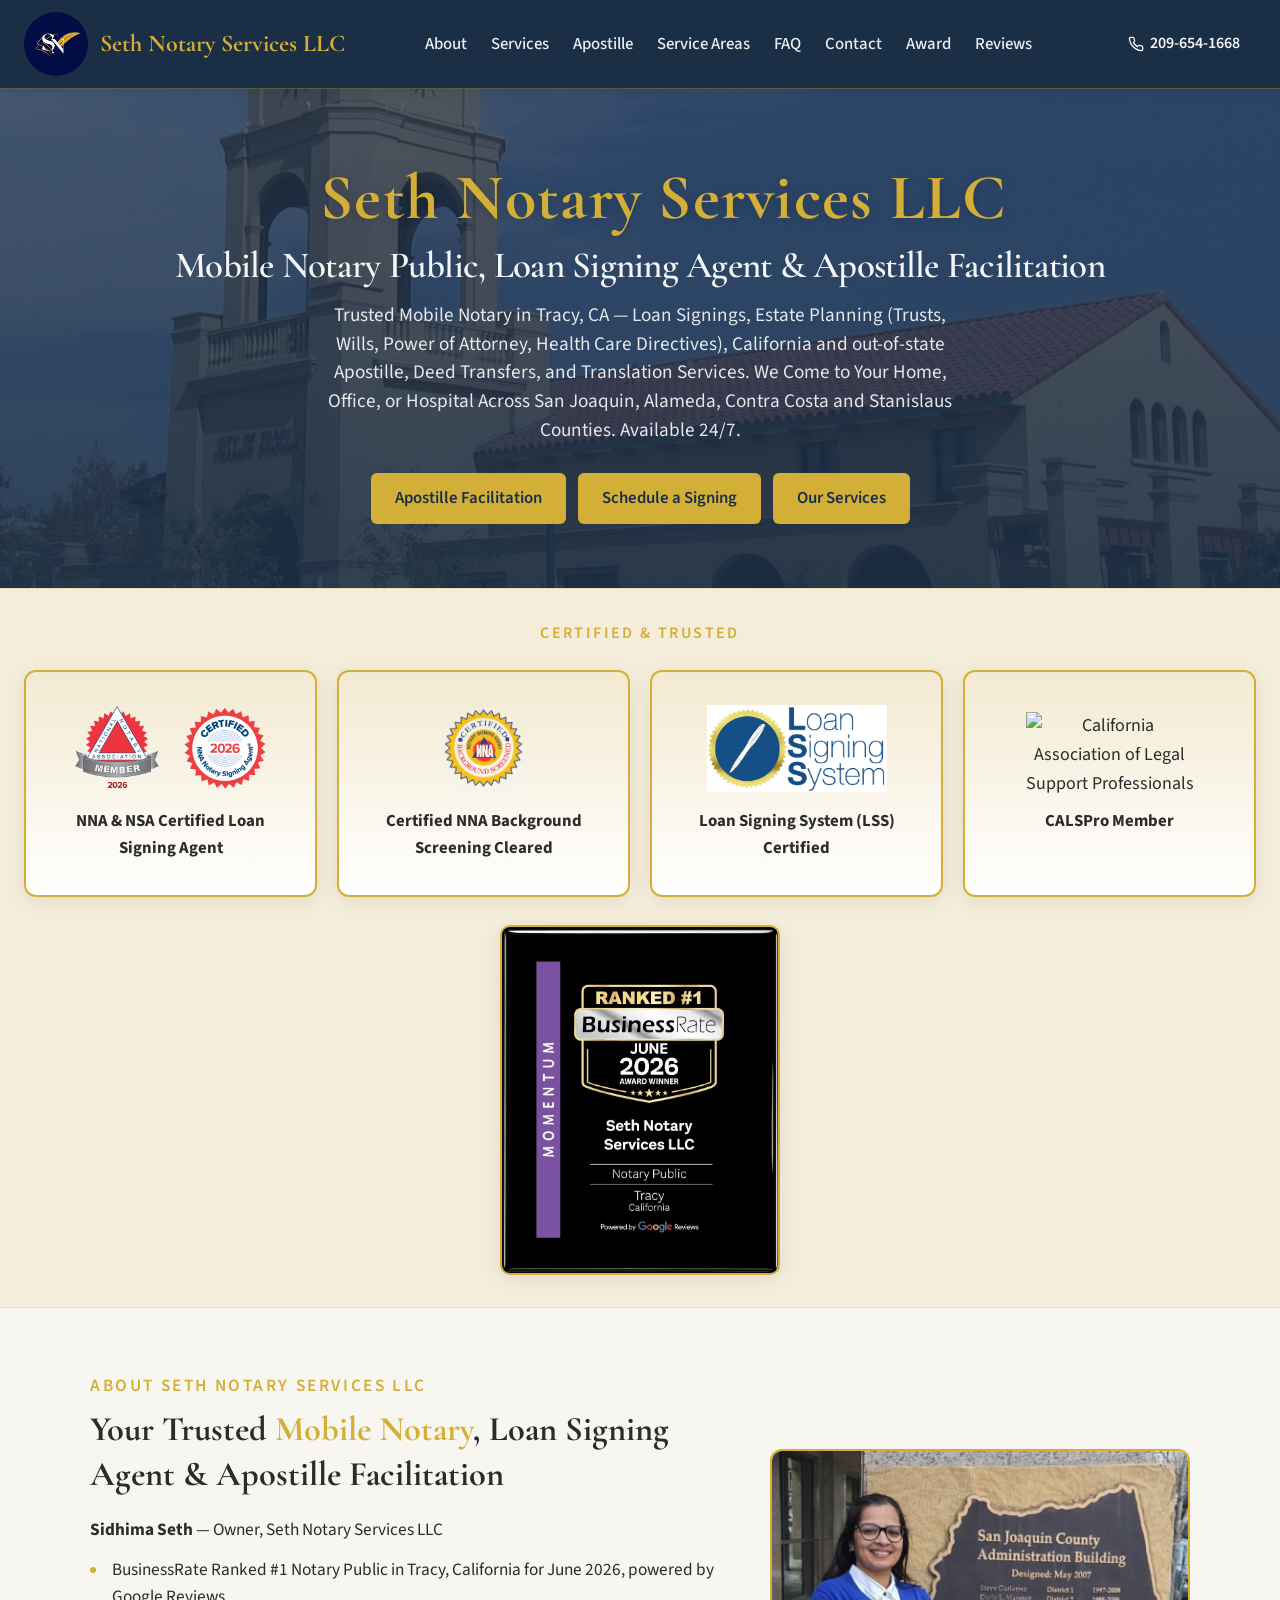
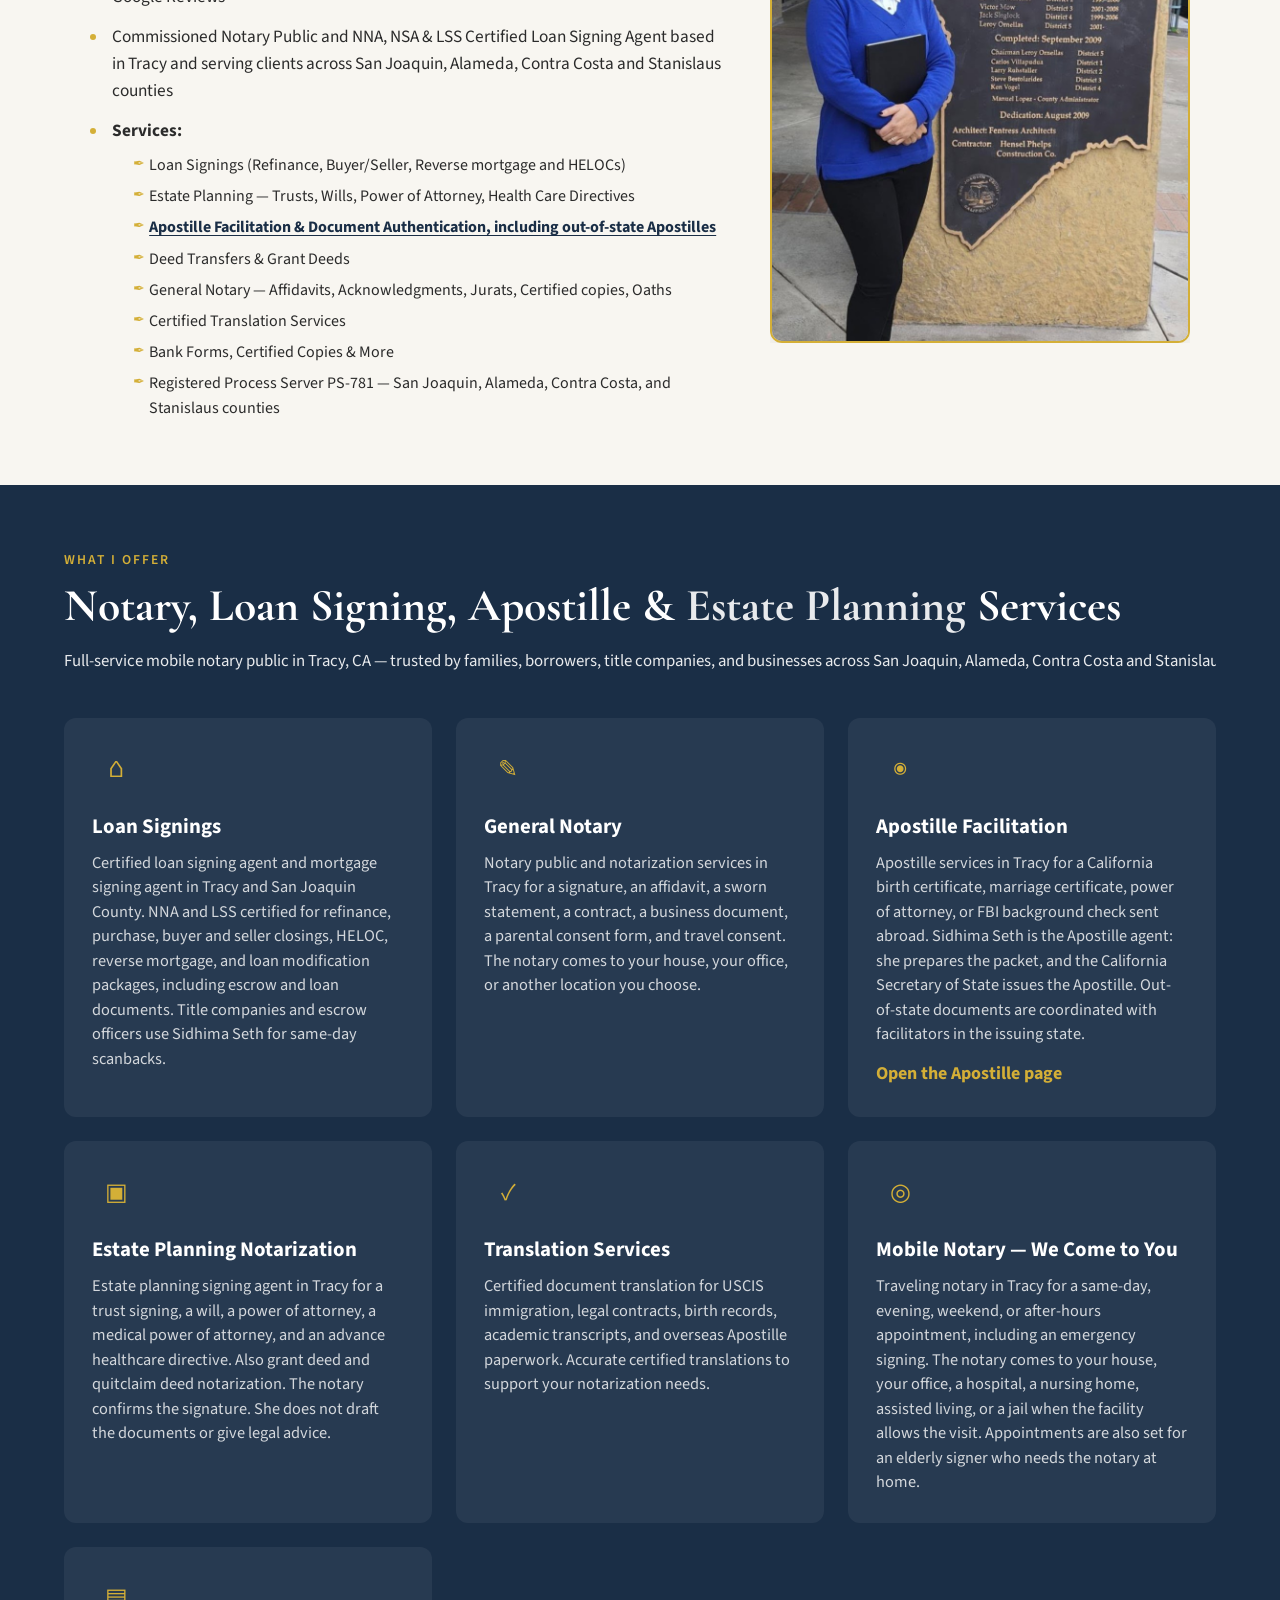
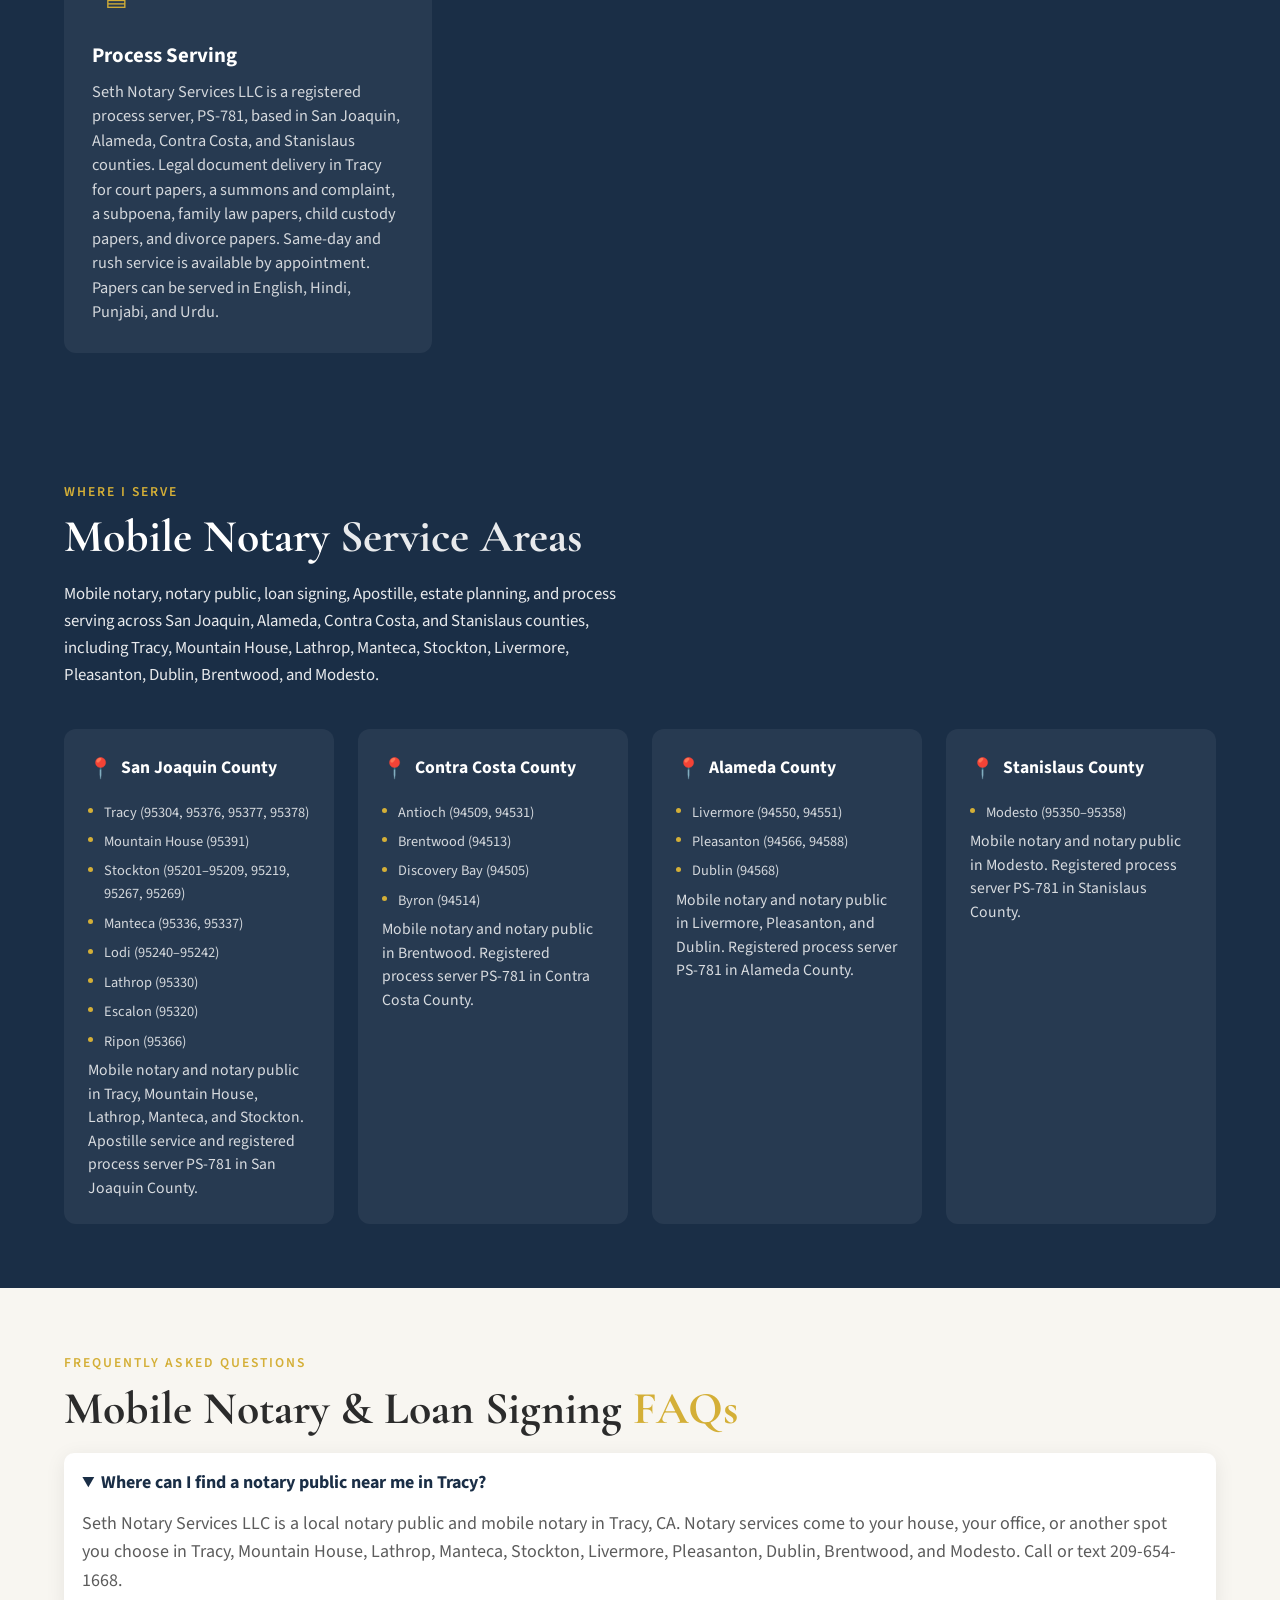
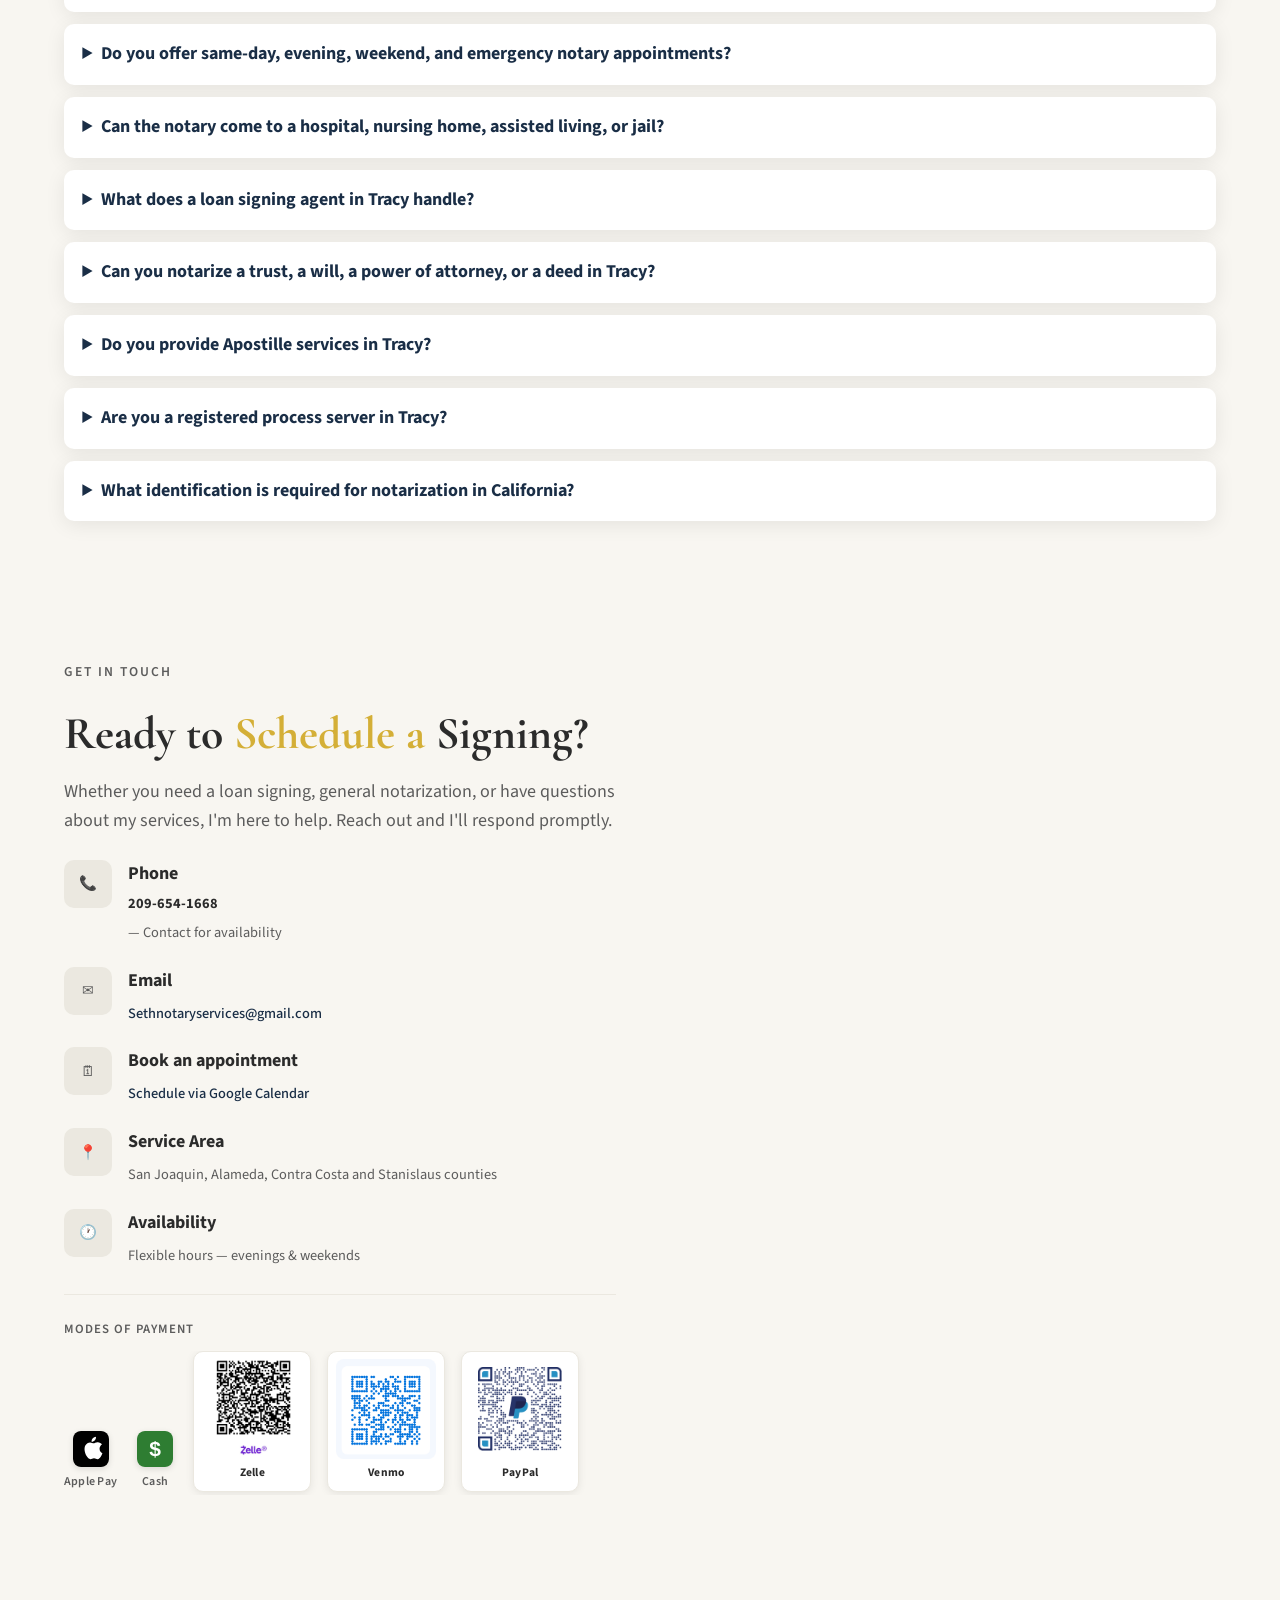
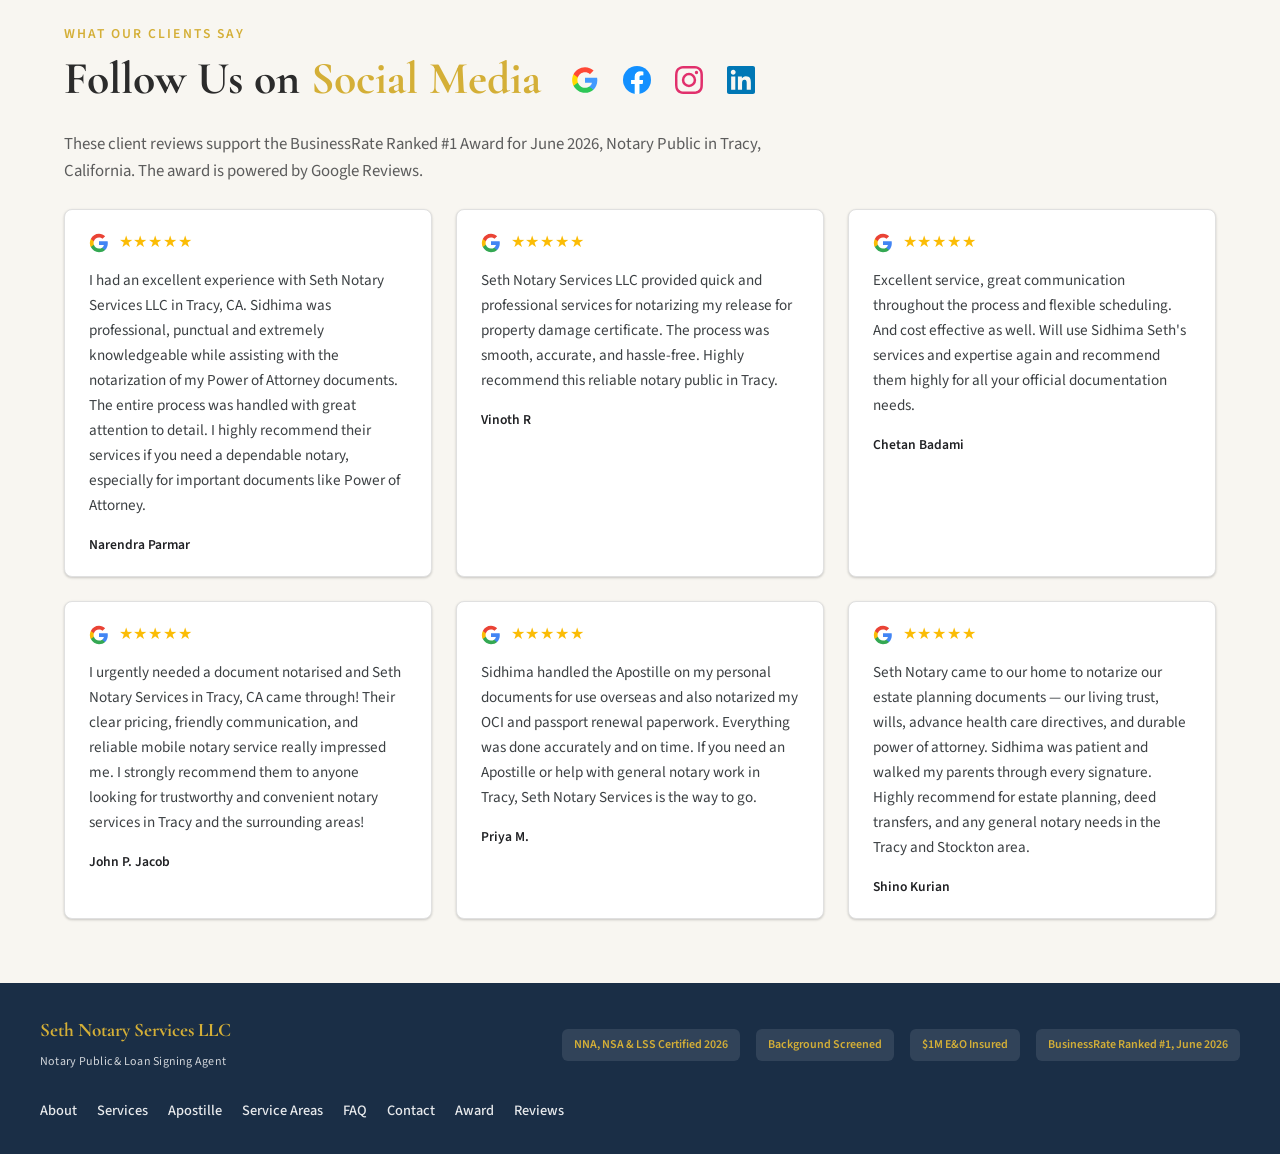
==== commit 7150eb55: "Place the CALSPro member badge beside the loan signing card. Co-authored-by: Cursor <cursoragent@cur" ====
--- a/index.html
+++ b/index.html
@@ -294,9 +294,6 @@
 
     <section id="award" class="certs-bar" data-bg="light">
       <p class="certs-bar-label">Certified & Trusted</p>
-      <p class="certs-calspro">
-        <a title="California Association of Legal Support Professionals" href="https://www.calspro.org" target="_blank" rel="noopener noreferrer"><img src="https://calspro.memberclicks.net/assets/images/CALSProMemberBadge2.gif" alt="California Association of Legal Support Professionals" width="140" height="60"></a>
-      </p>
       <div class="certs-bar-cards">
         <div class="certs-bar-card">
           <div class="certs-bar-card-logos">
@@ -312,6 +309,12 @@
         <div class="certs-bar-card">
           <img src="assets/lss-certified.png" alt="Loan Signing System Certified" class="certs-bar-card-img">
           <h4>Loan Signing System (LSS) Certified</h4>
+        </div>
+        <div class="certs-bar-card">
+          <a title="California Association of Legal Support Professionals" href="https://members.calspro.org/index.php?option=com_community&amp;view=profile&amp;userid=2019623240" target="_blank" rel="noopener noreferrer">
+            <img src="https://calspro.memberclicks.net/assets/images/CALSProMemberBadge2.gif" alt="California Association of Legal Support Professionals" class="certs-bar-card-img certs-bar-card-img-wide" width="140" height="60">
+          </a>
+          <h4>CALSPro Member</h4>
         </div>
       </div>
       <figure class="certs-award">
--- a/seth-notary.css
+++ b/seth-notary.css
@@ -87,9 +87,6 @@
 .hero-remodel .hero-cta{display:flex;flex-wrap:wrap;gap:0.75rem;justify-content:center;}
 .certs-bar{background:rgba(212,175,55,0.12);border-top:1px solid rgba(212,175,55,0.25);border-bottom:1px solid rgba(212,175,55,0.25);padding:2rem 1.5rem;text-align:center;}
 .certs-bar-label{font-size:1rem;font-weight:600;letter-spacing:0.15em;text-transform:uppercase;color:var(--gold);margin:0 0 1rem 0;}
-.certs-calspro{margin:0 0 0.25rem;}
-.certs-calspro a{display:inline-block;line-height:0;}
-.certs-calspro img{width:140px;height:60px;display:block;}
 .certs-bar-badges{display:flex;flex-wrap:wrap;align-items:center;justify-content:center;gap:1.25rem;}
 .certs-bar-badge{height:64px;width:auto;object-fit:contain;display:block;}
 .certs-bar-cards{display:flex;flex-wrap:wrap;justify-content:center;gap:1.25rem;margin-top:1.5rem;}
@@ -102,7 +99,10 @@
 .certs-bar-card > img.certs-bar-card-img{background:var(--gold);}
 .certs-bar-card .certs-bar-card-logos{background:transparent;border-radius:0;padding:0;border:none;outline:none;box-shadow:none;}
 .certs-bar-card > img.certs-bar-card-img{width:96px;height:96px;min-width:96px;min-height:96px;object-fit:cover;background:inherit;border-radius:50%;border:none;outline:none;box-shadow:none;padding:0;margin:0 auto 0.75rem;mix-blend-mode:darken;}
-.certs-bar-card > img.certs-bar-card-img[alt="Loan Signing System Certified"]{border-radius:8px;width:auto;max-width:180px;min-width:auto;height:auto;max-height:96px;object-fit:contain;background:transparent;overflow:visible;mix-blend-mode:normal;}
+.certs-bar-card > img.certs-bar-card-img[alt="Loan Signing System Certified"],
+.certs-bar-card img.certs-bar-card-img-wide{border-radius:8px;width:auto;max-width:180px;min-width:auto;height:auto;max-height:96px;object-fit:contain;background:transparent;overflow:visible;mix-blend-mode:normal;}
+.certs-bar-card a{display:flex;align-items:center;justify-content:center;min-height:96px;margin-bottom:0.75rem;}
+.certs-bar-card img.certs-bar-card-img-wide{height:72px;max-width:min(200px,100%);max-height:none;margin:0;}
 .certs-bar-card .about-panel-card-icon{display:inline-flex;align-items:center;justify-content:center;width:28px;height:28px;border-radius:50%;background:rgba(212,175,55,0.15);color:var(--gold);font-weight:700;font-size:0.85rem;margin-bottom:0.6rem;}
 .certs-bar-card h4{font-size:1.05rem;font-weight:700;margin:0 0 0.3rem 0;color:var(--text);}
 .certs-bar-card p{font-size:0.95rem;margin:0;color:var(--text-muted);line-height:1.4;}
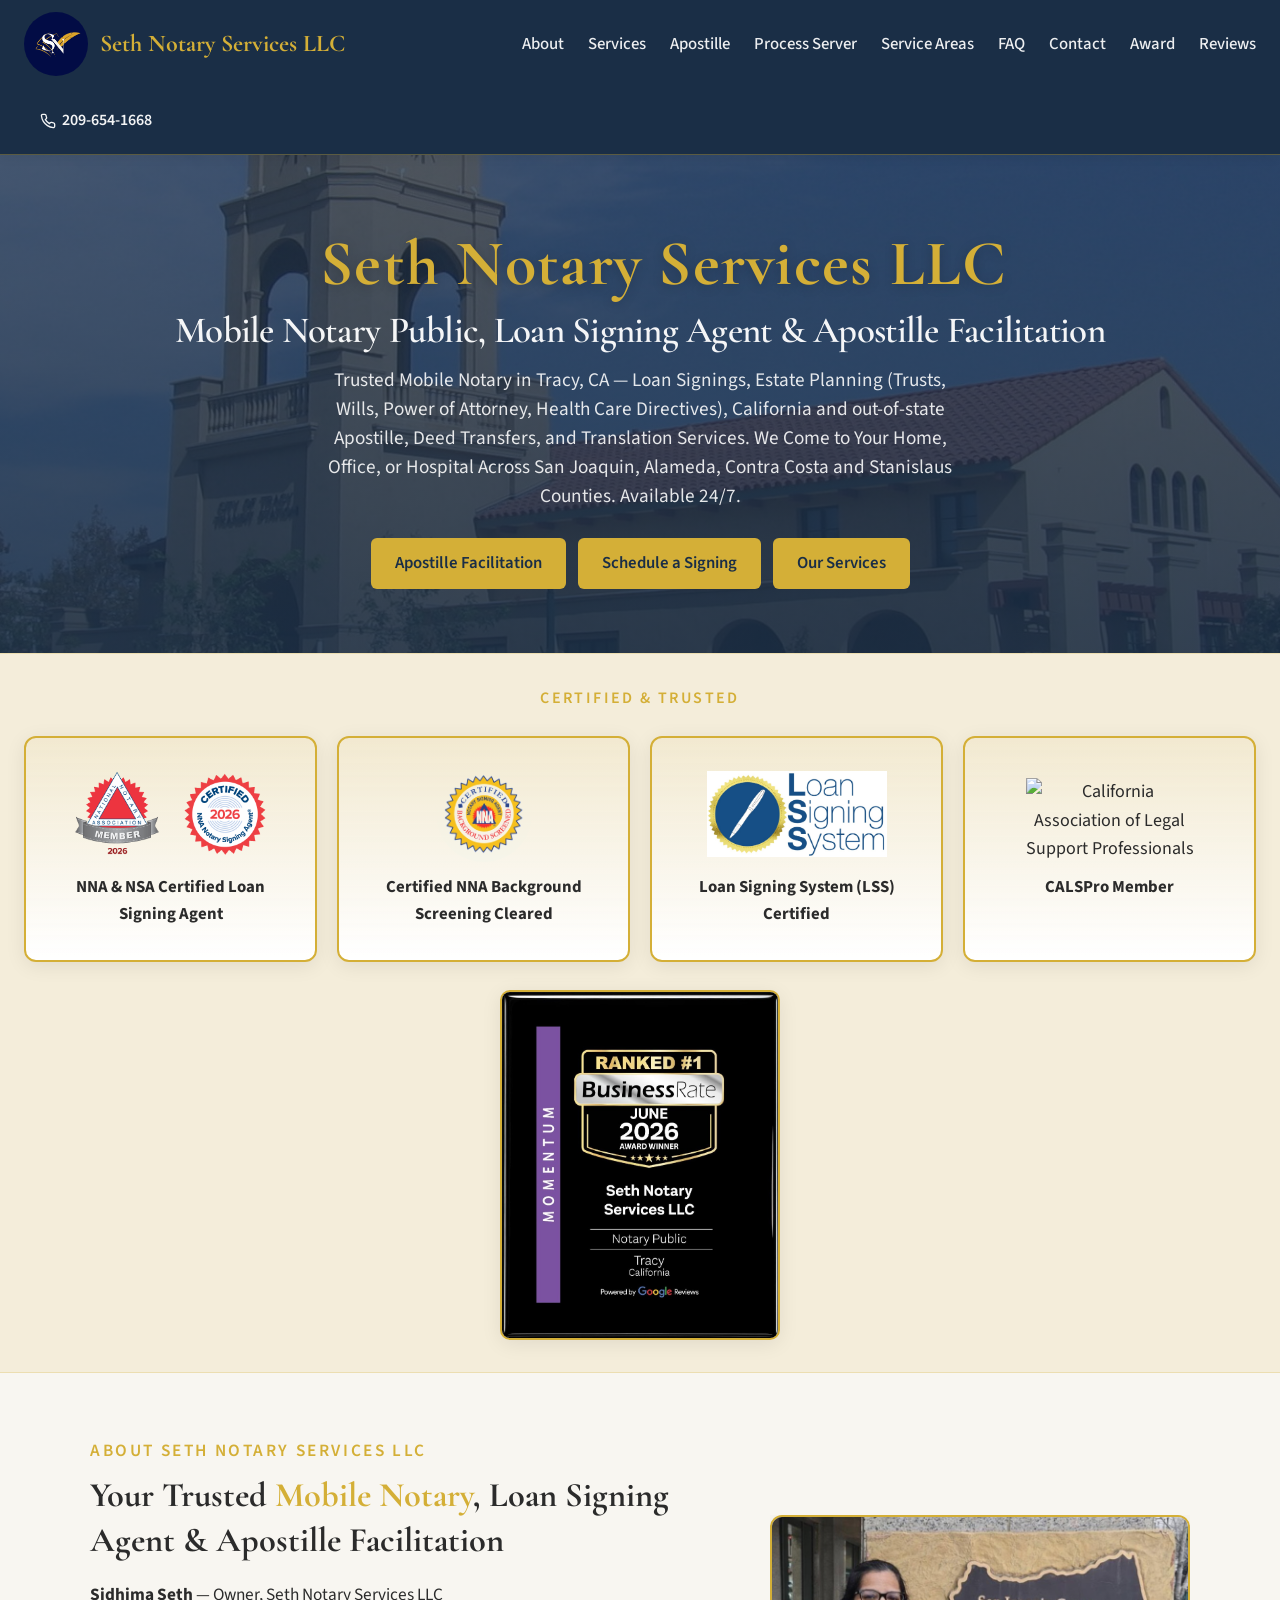
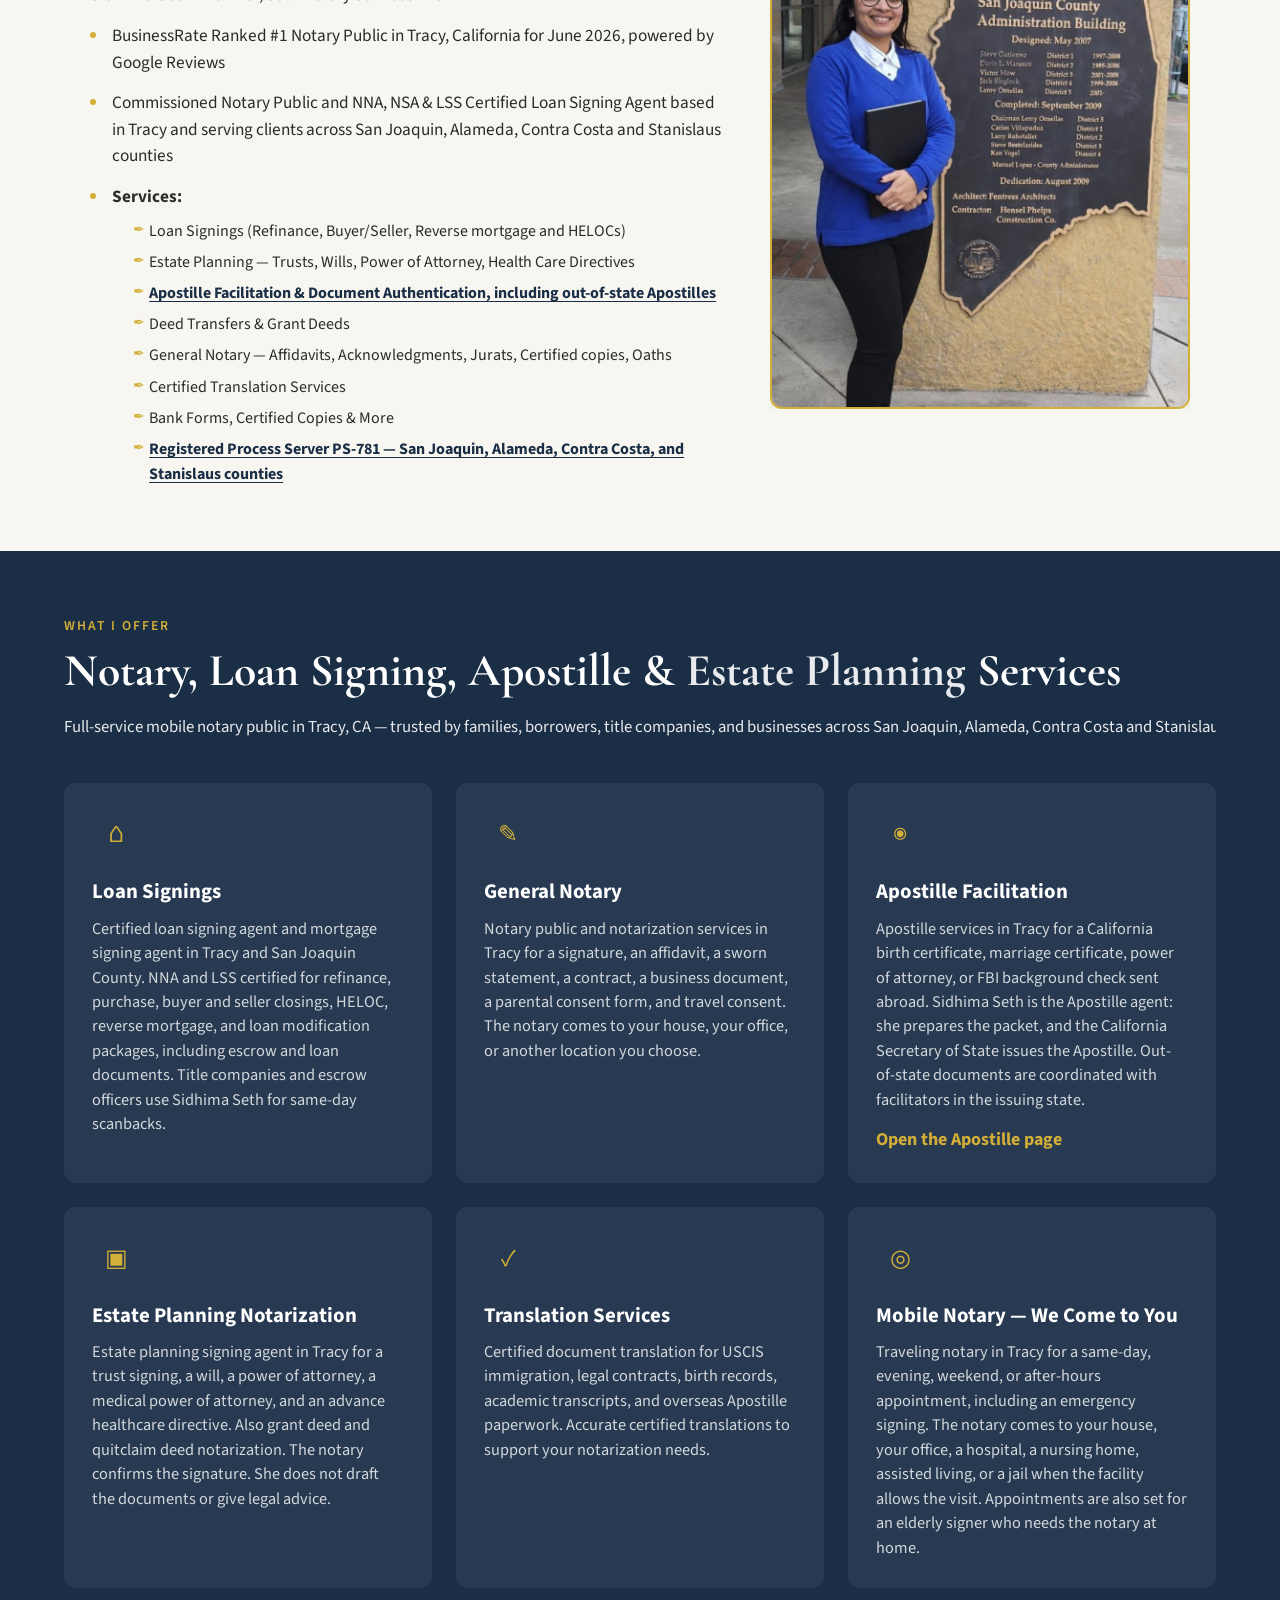
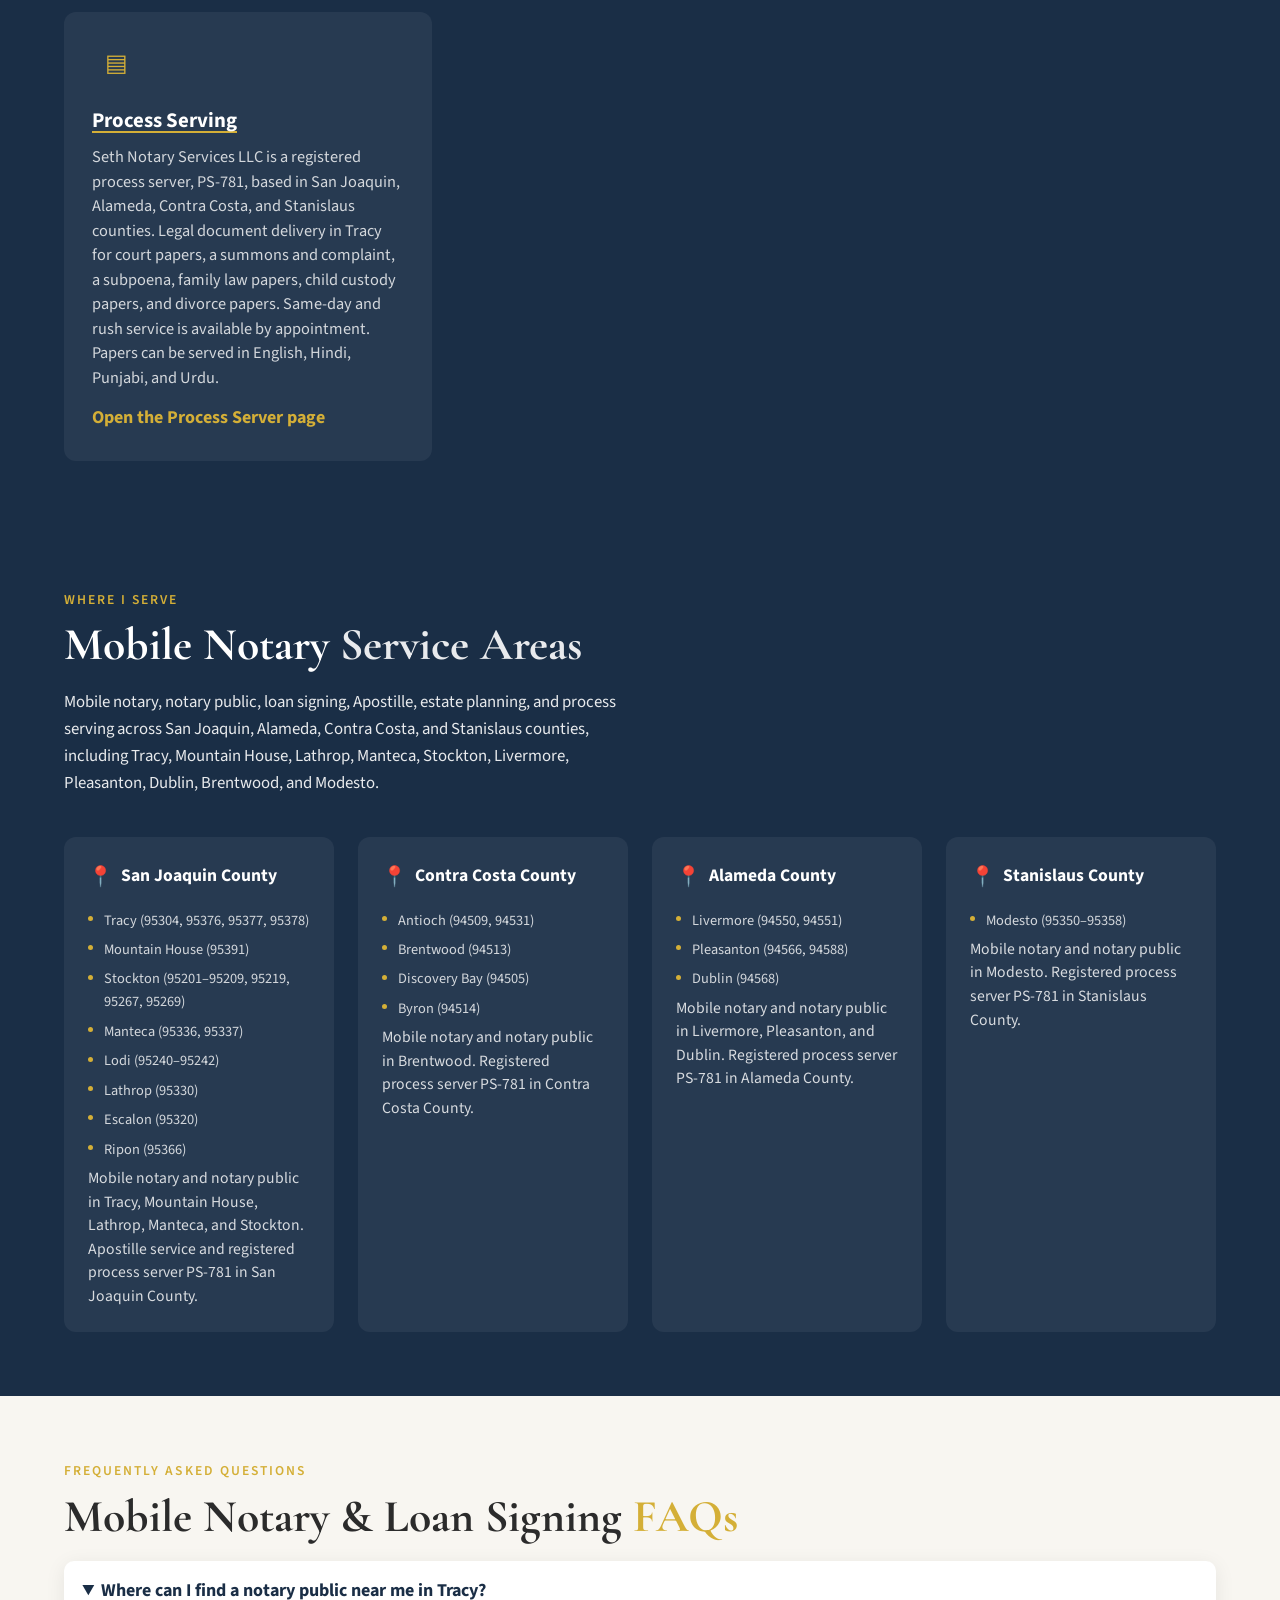
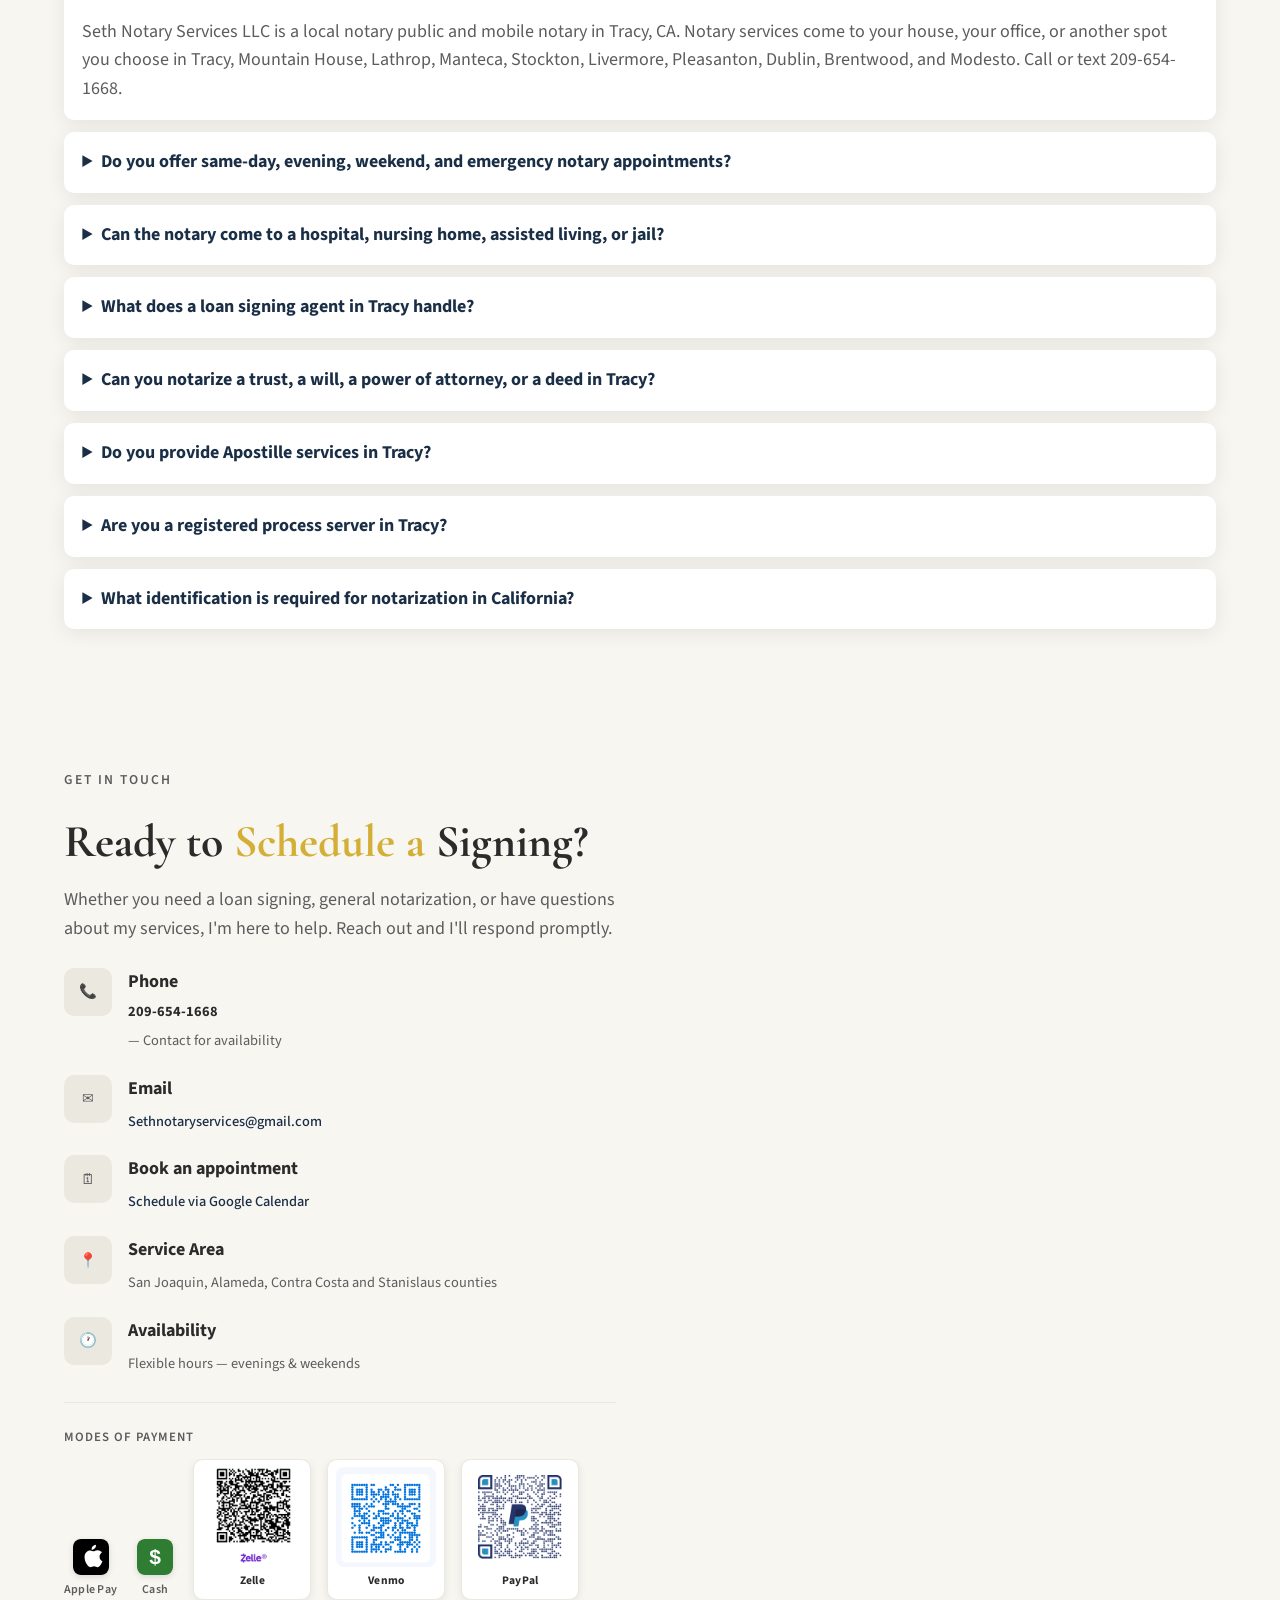
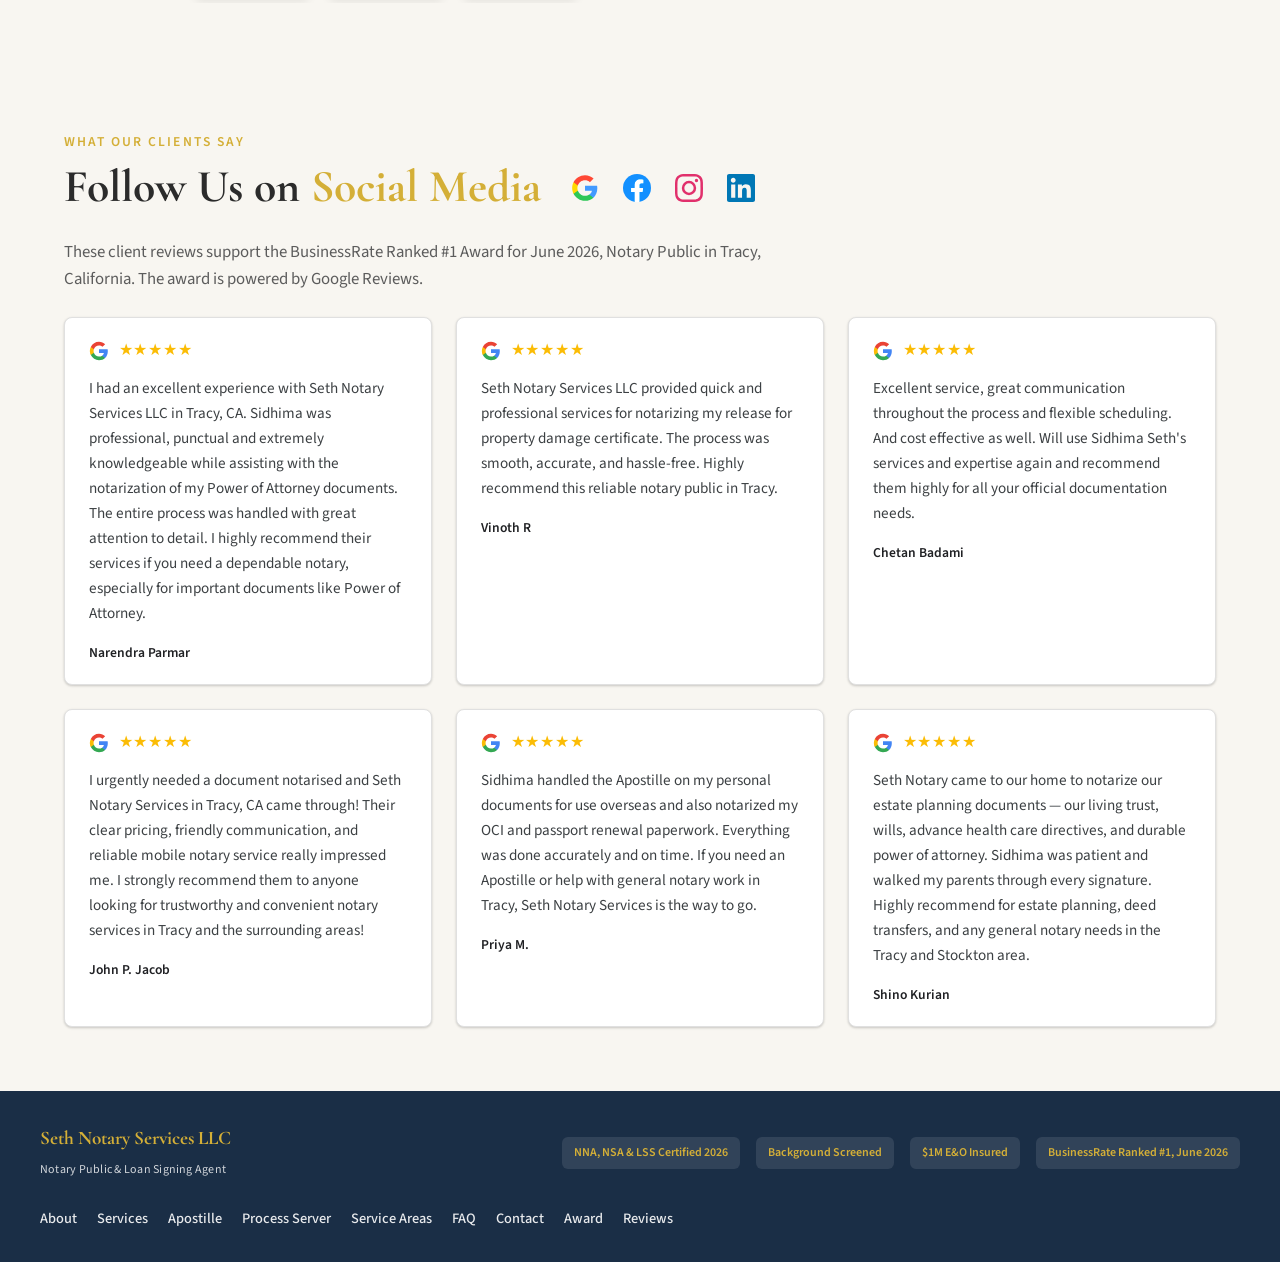
==== commit 3d348254: "Add the process server page and link it from the menu and services. Co-authored-by: Cursor <cursorag" ====
--- a/index.html
+++ b/index.html
@@ -162,6 +162,7 @@
               "itemOffered": {
                 "@type": "Service",
                 "name": "Process Serving",
+                "url": "https://sethnotaryservices.com/process-server.html",
                 "description": "Registered process server PS-781, based in San Joaquin, Alameda, Contra Costa, and Stanislaus counties, for summons, subpoenas, and family law papers, in English, Hindi, Punjabi, and Urdu."
               }
             }
@@ -262,6 +263,7 @@
         <a href="#about">About</a>
         <a href="#services">Services</a>
         <a href="apostille.html">Apostille</a>
+        <a href="process-server.html">Process Server</a>
         <a href="#service-areas">Service Areas</a>
         <a href="#faq">FAQ</a>
         <a href="#contact">Contact</a>
@@ -296,11 +298,11 @@
       <p class="certs-bar-label">Certified & Trusted</p>
       <div class="certs-bar-cards">
         <div class="certs-bar-card">
-          <div class="certs-bar-card-logos">
+          <a class="certs-bar-card-logos" title="NNA &amp; NSA Certified Loan Signing Agent" href="https://www.signingagent.com/profile/161975388" target="_blank" rel="noopener noreferrer">
             <img src="assets/nna-member-badge.png" alt="National Notary Association Member" class="certs-bar-card-img">
             <img src="assets/nsa-certified-2026.png" alt="NNA Notary Signing Agent Certified 2026" class="certs-bar-card-img">
-          </div>
-          <h4>NNA & NSA Certified Loan Signing Agent</h4>
+          </a>
+          <h4>NNA &amp; NSA Certified Loan Signing Agent</h4>
         </div>
         <div class="certs-bar-card">
           <img src="assets/nna-certified-background-screened.png" alt="NNA Certified Background Screened" class="certs-bar-card-img">
@@ -340,7 +342,7 @@
                 <li>General Notary — Affidavits, Acknowledgments, Jurats, Certified copies, Oaths</li>
                 <li>Certified Translation Services</li>
                 <li>Bank Forms, Certified Copies & More</li>
-                <li>Registered Process Server PS-781 — San Joaquin, Alameda, Contra Costa, and Stanislaus counties</li>
+                <li><a href="process-server.html">Registered Process Server PS-781 — San Joaquin, Alameda, Contra Costa, and Stanislaus counties</a></li>
               </ul>
             </li>
           </ul>
@@ -392,8 +394,9 @@
         </article>
         <article class="service-card">
           <div class="service-icon" aria-hidden="true">▤</div>
-          <h3>Process Serving</h3>
+          <h3><a href="process-server.html">Process Serving</a></h3>
           <p>Seth Notary Services LLC is a registered process server, PS-781, based in San Joaquin, Alameda, Contra Costa, and Stanislaus counties. Legal document delivery in Tracy for court papers, a summons and complaint, a subpoena, family law papers, child custody papers, and divorce papers. Same-day and rush service is available by appointment. Papers can be served in English, Hindi, Punjabi, and Urdu.</p>
+          <a class="service-more" href="process-server.html">Open the Process Server page</a>
         </article>
       </div>
     </div>
@@ -695,6 +698,7 @@
         <a href="#about">About</a>
         <a href="#services">Services</a>
         <a href="apostille.html">Apostille</a>
+        <a href="process-server.html">Process Server</a>
         <a href="#service-areas">Service Areas</a>
         <a href="#faq">FAQ</a>
         <a href="#contact">Contact</a>
--- a/seth-notary.css
+++ b/seth-notary.css
@@ -169,6 +169,8 @@
 .service-icon{width:48px;height:48px;display:flex;align-items:center;justify-content:center;font-size:1.5rem;color:var(--gold);margin-bottom:1rem;}
 .service-card h3{font-family:var(--font-sans);font-size:1.3rem;font-weight:700;margin:0 0 0.5rem 0;color:var(--white);}
 .service-card p{font-size:1.02rem;margin:0;color:rgba(255,255,255,0.8);line-height:1.5;}
+.service-card h3 a{color:inherit;text-decoration:underline;text-decoration-color:var(--gold);text-underline-offset:4px;}
+.service-card h3 a:hover{color:var(--gold-light);}
 .service-card a.service-more{display:inline-block;margin-top:0.85rem;color:var(--gold);font-weight:700;}
 .service-card a.service-more:hover{color:var(--gold-light);}
 .page-hero.hero-remodel .hero-inner{max-width:860px;}
@@ -185,6 +187,8 @@
 #start-here{scroll-margin-top:6rem;}
 .step-grid{display:grid;grid-template-columns:repeat(auto-fit,minmax(240px,1fr));gap:1.25rem;margin-top:0.5rem;}
 .step-card h3{margin:0 0 0.5rem;font-size:1.2rem;color:var(--navy);}
+.step-card .calspro-badge{display:inline-block;line-height:0;margin:0 0 0.75rem;}
+.step-card .calspro-badge img{display:block;width:140px;height:60px;border-radius:6px;}
 .step-card p{margin:0;color:var(--text-muted);}
 .doc-group{margin-top:2rem;}
 .doc-group h3{color:var(--white);font-size:1.35rem;margin:0 0 0.25rem;}
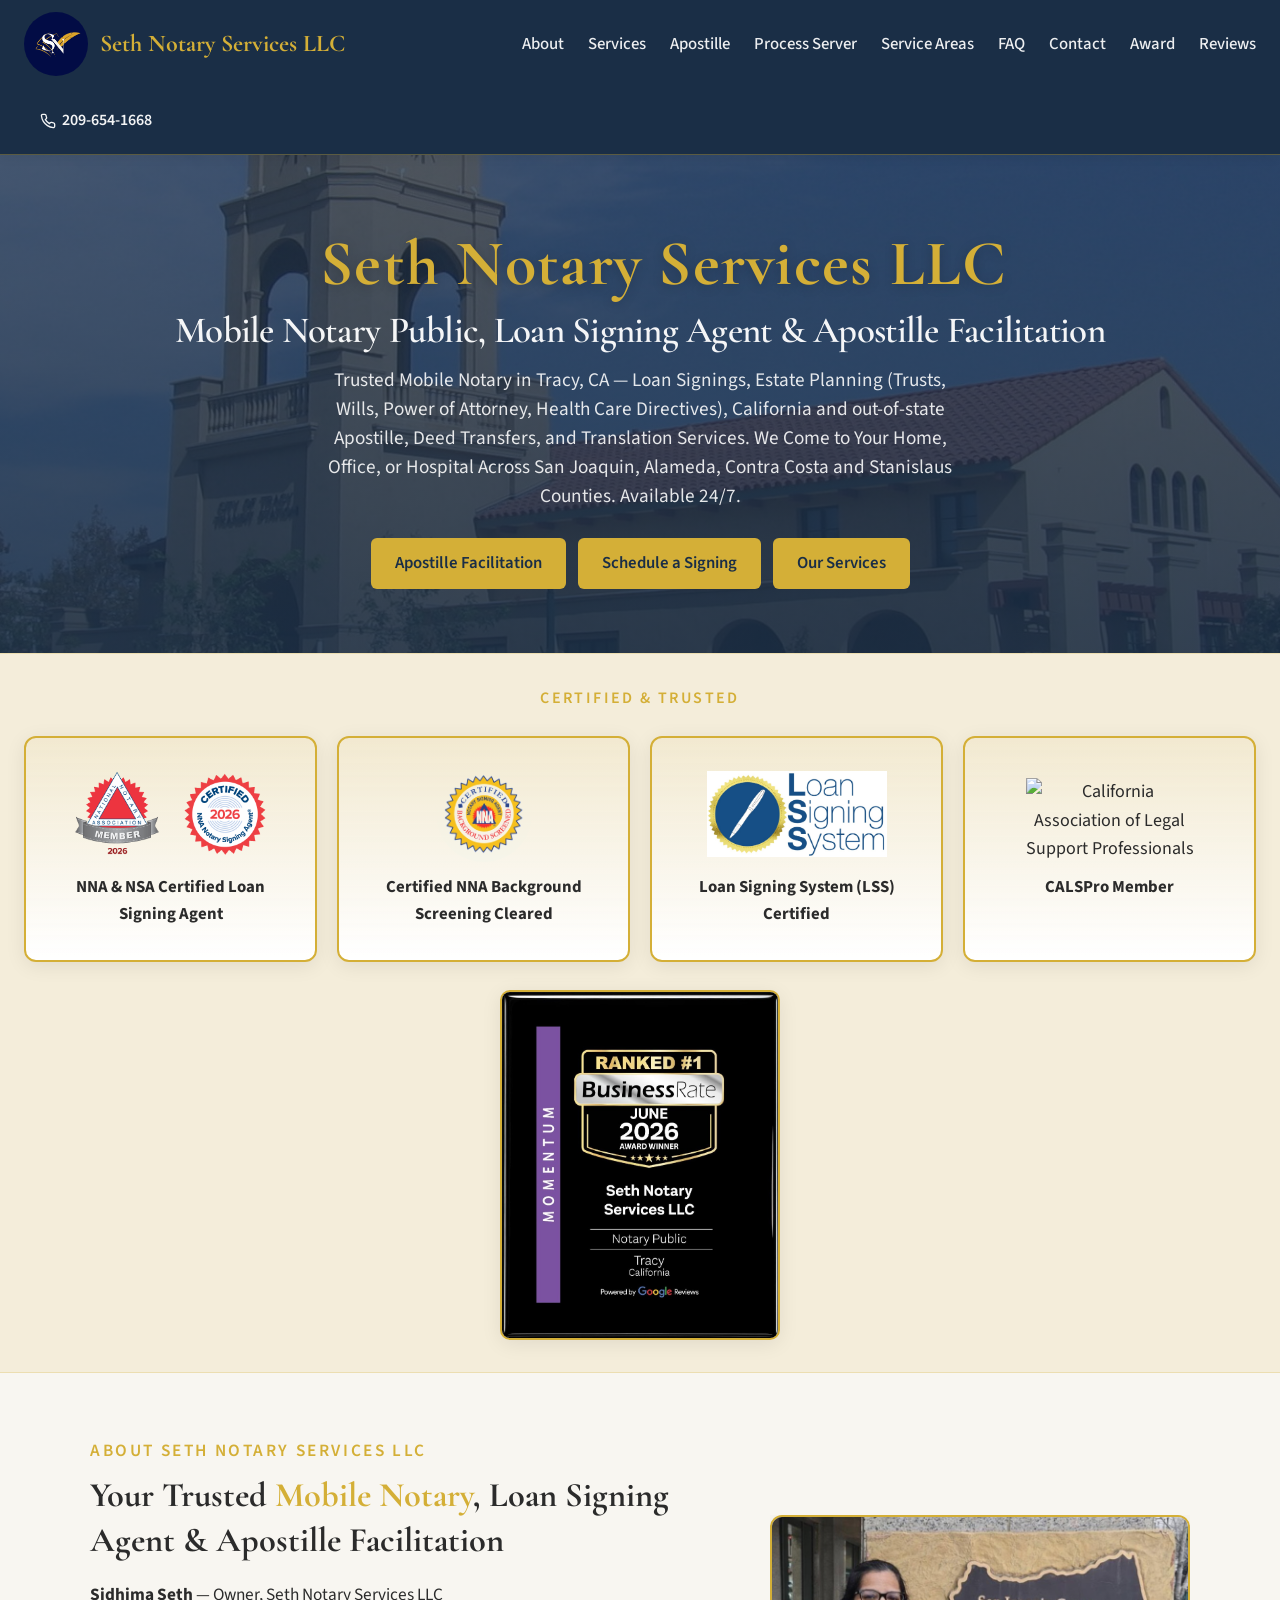
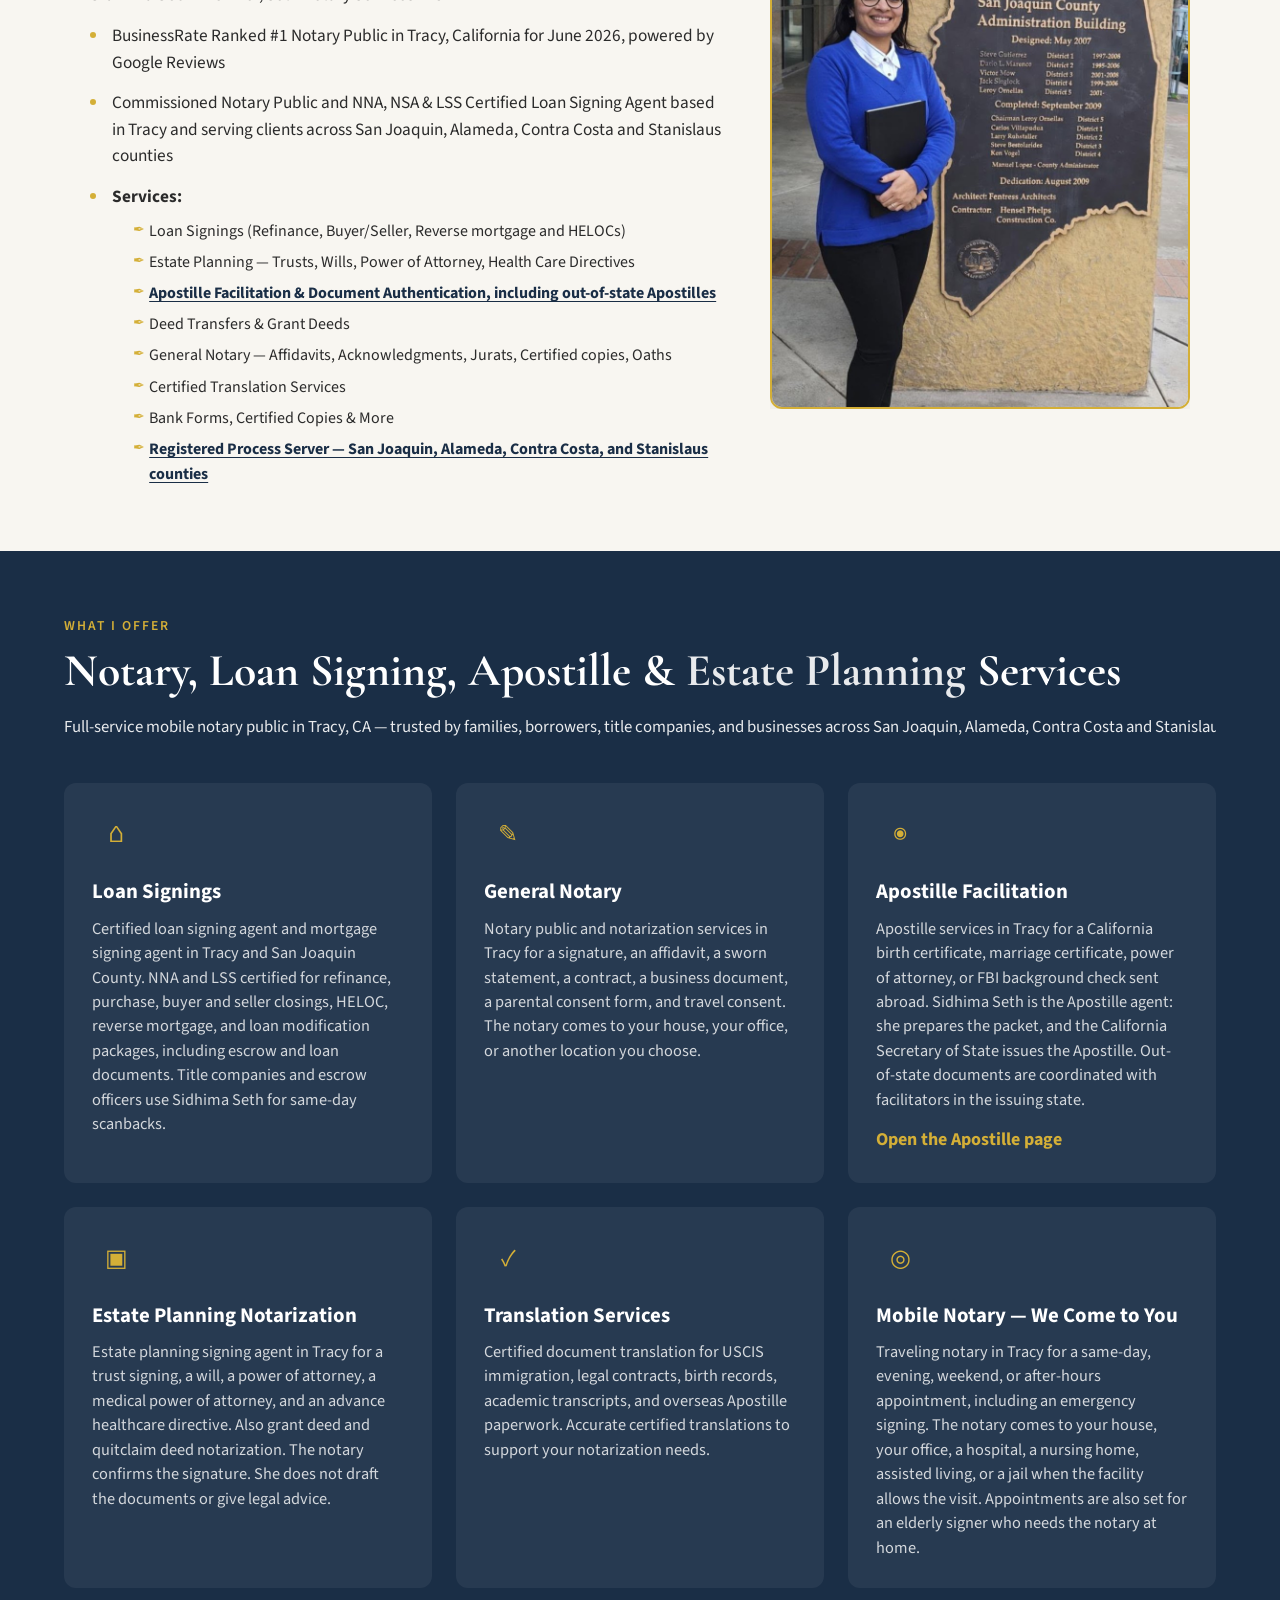
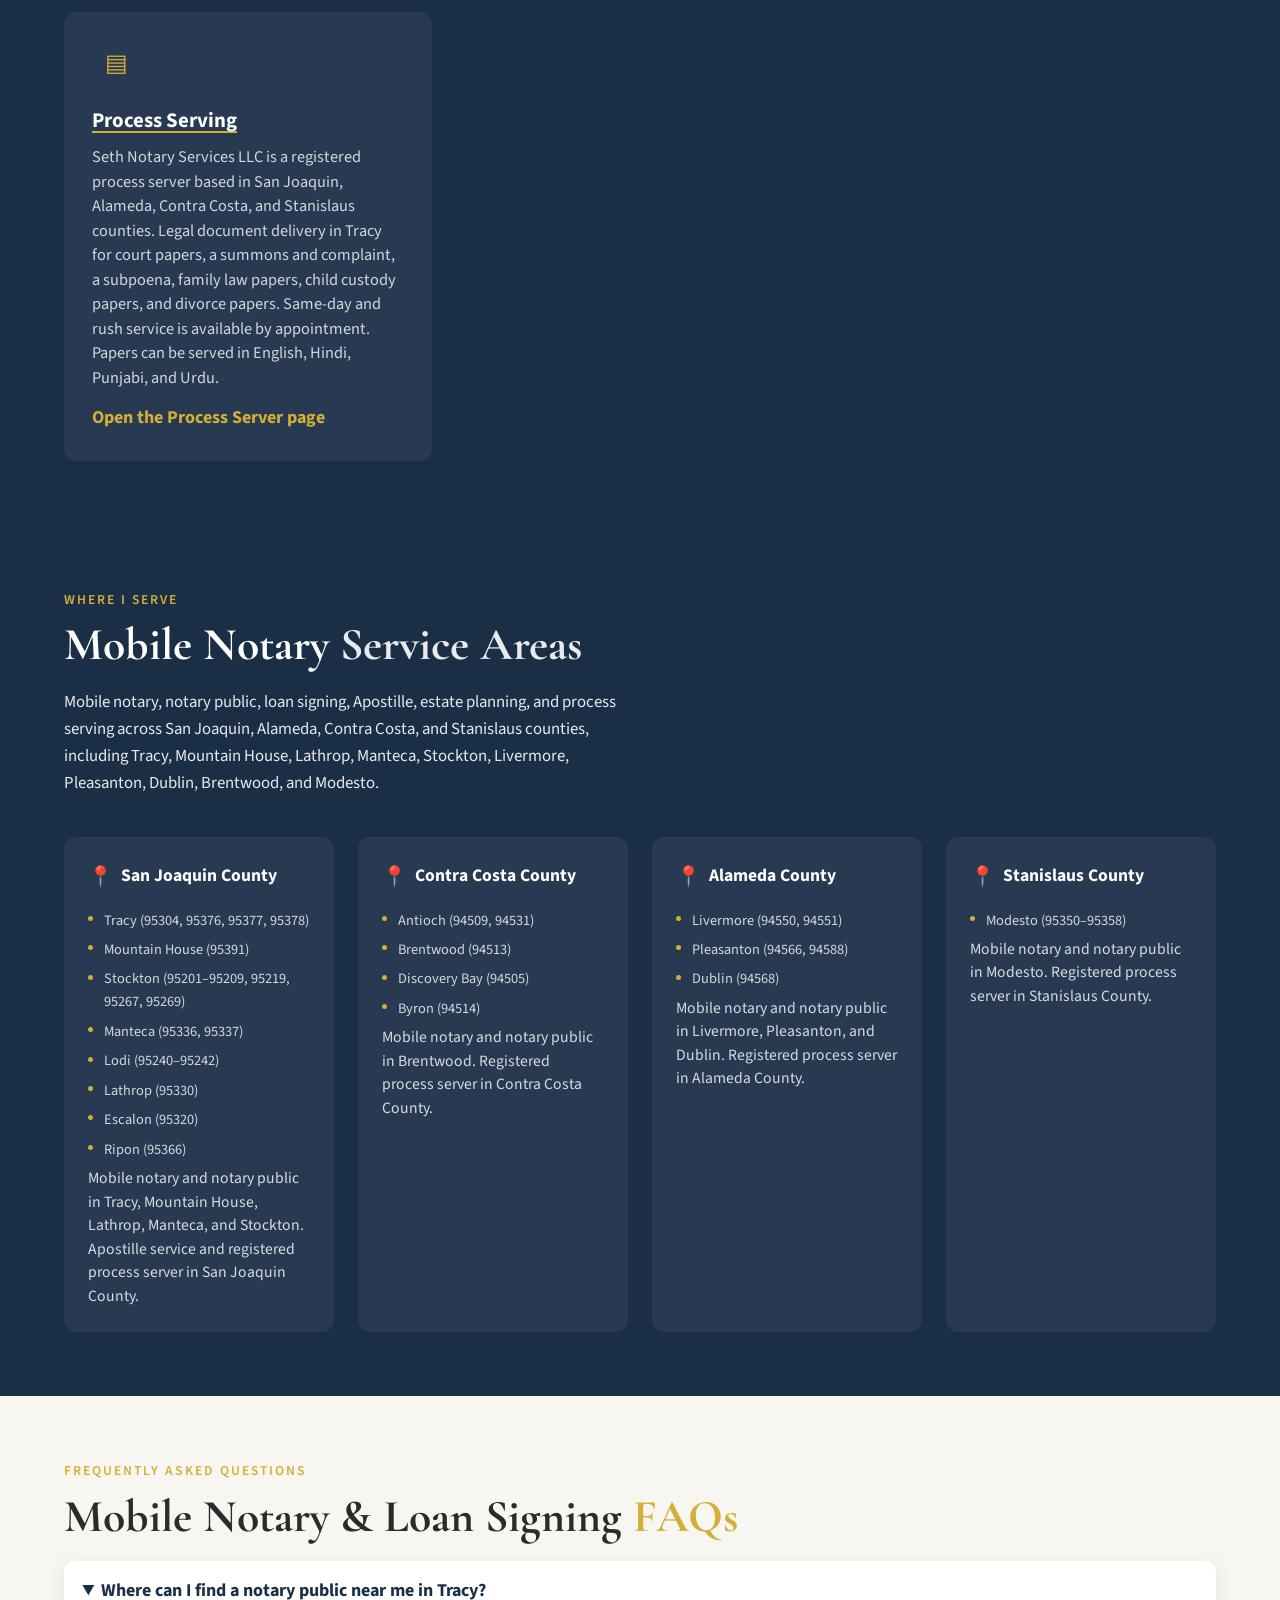
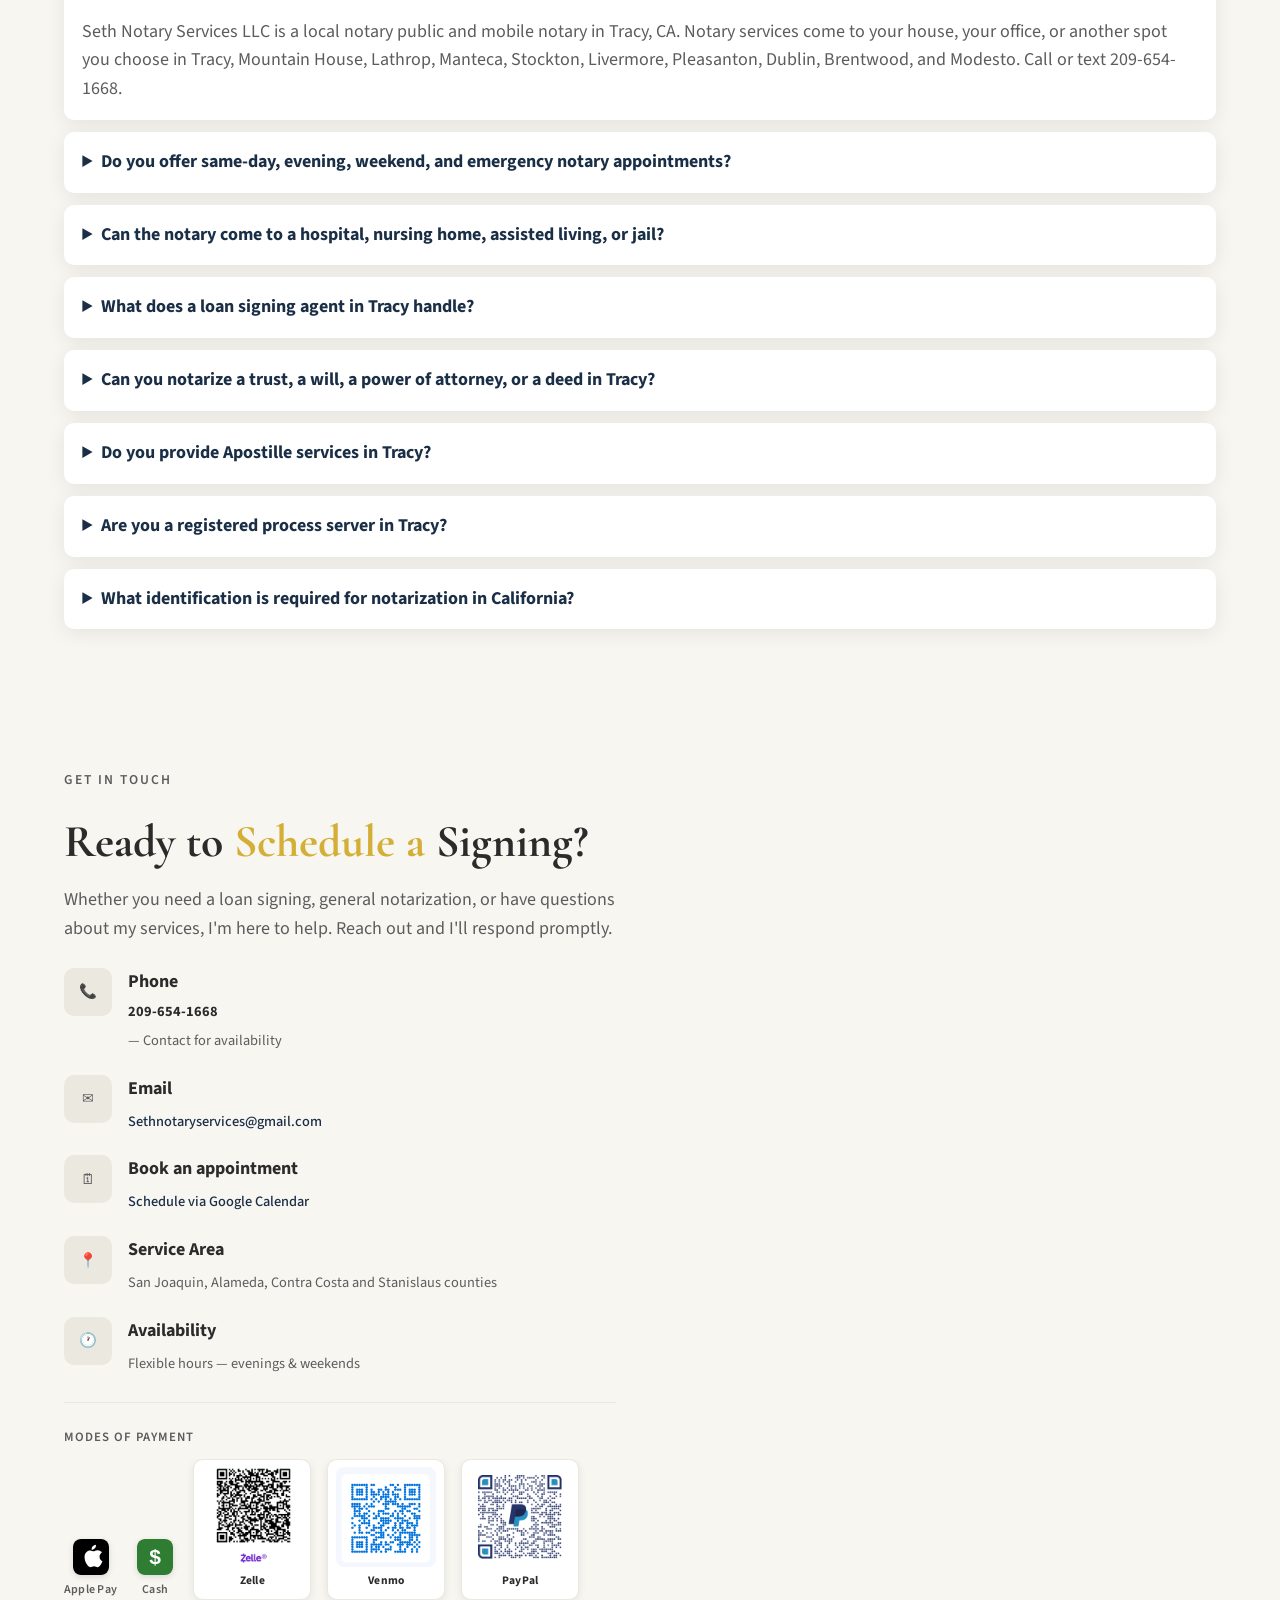
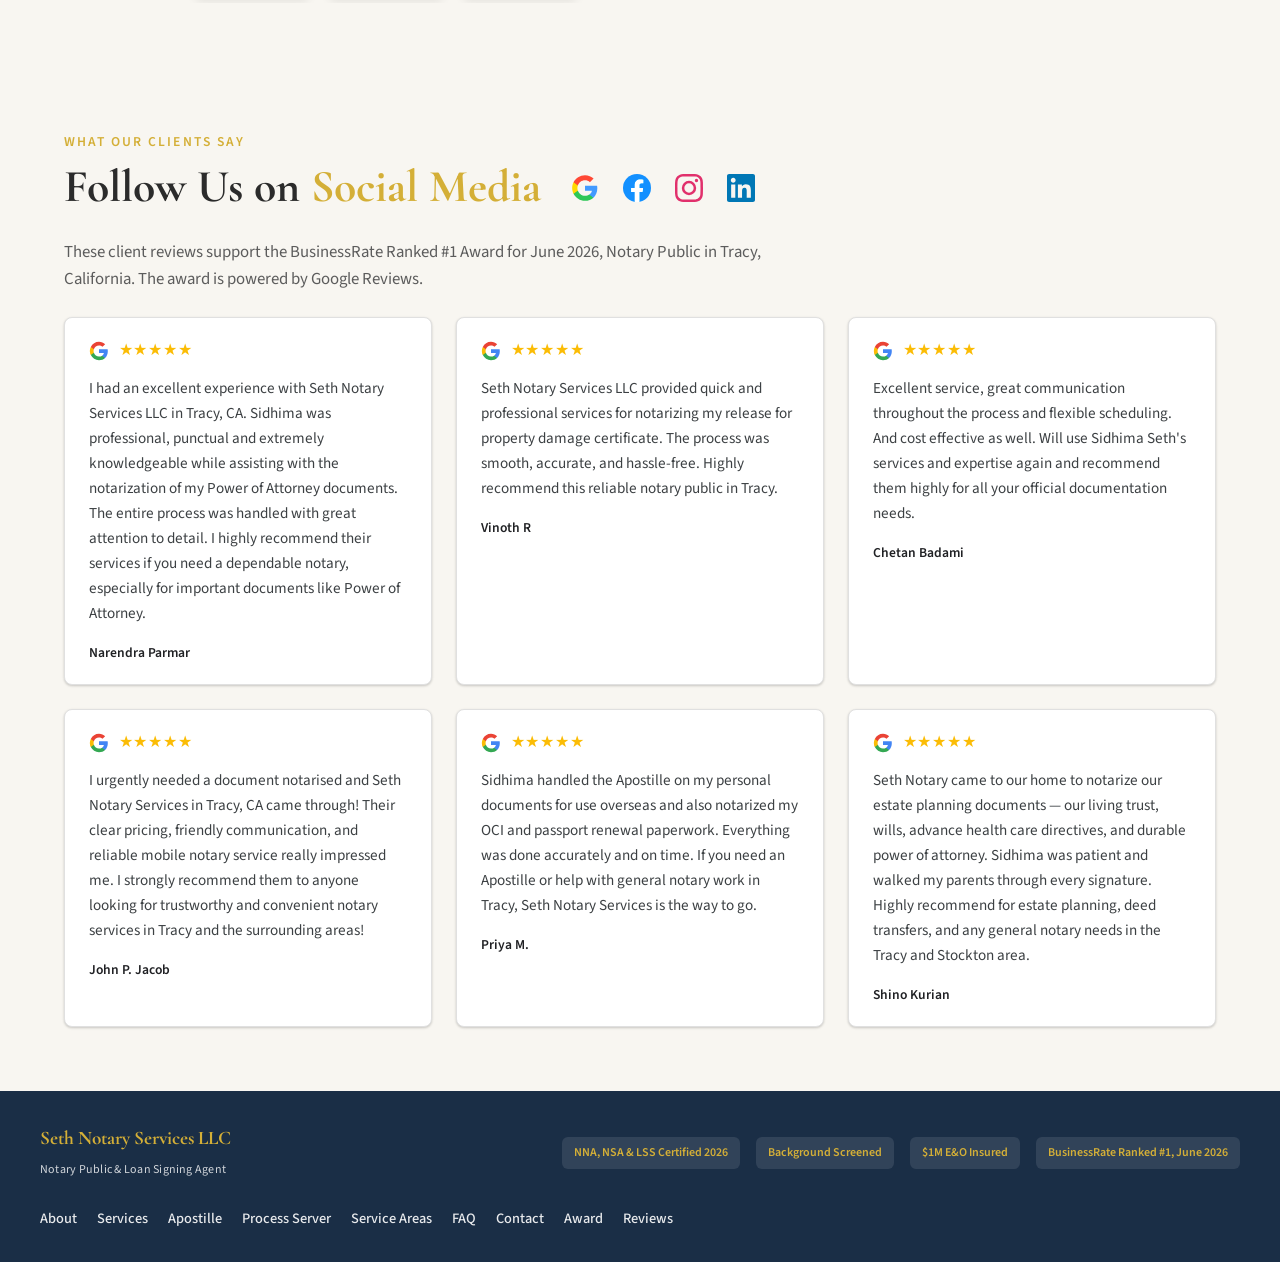
==== commit 118809fc: "Remove the PS-781 registration number from the homepage. Co-authored-by: Cursor <cursoragent@cursor." ====
--- a/index.html
+++ b/index.html
@@ -163,7 +163,7 @@
                 "@type": "Service",
                 "name": "Process Serving",
                 "url": "https://sethnotaryservices.com/process-server.html",
-                "description": "Registered process server PS-781, based in San Joaquin, Alameda, Contra Costa, and Stanislaus counties, for summons, subpoenas, and family law papers, in English, Hindi, Punjabi, and Urdu."
+                "description": "Registered process server based in San Joaquin, Alameda, Contra Costa, and Stanislaus counties, for summons, subpoenas, and family law papers, in English, Hindi, Punjabi, and Urdu."
               }
             }
           ]
@@ -226,7 +226,7 @@
             "name": "Are you a registered process server in Tracy?",
             "acceptedAnswer": {
               "@type": "Answer",
-              "text": "Yes. Seth Notary Services LLC is a registered process server, PS-781, based in San Joaquin, Alameda, Contra Costa, and Stanislaus counties. Process serving covers court papers, a summons and complaint, a subpoena, family law papers, child custody papers, and divorce papers. Same-day and rush service is available by appointment, in English, Hindi, Punjabi, or Urdu."
+              "text": "Yes. Seth Notary Services LLC is a registered process server based in San Joaquin, Alameda, Contra Costa, and Stanislaus counties. Process serving covers court papers, a summons and complaint, a subpoena, family law papers, child custody papers, and divorce papers. Same-day and rush service is available by appointment, in English, Hindi, Punjabi, or Urdu."
             }
           },
           {
@@ -342,7 +342,7 @@
                 <li>General Notary — Affidavits, Acknowledgments, Jurats, Certified copies, Oaths</li>
                 <li>Certified Translation Services</li>
                 <li>Bank Forms, Certified Copies & More</li>
-                <li><a href="process-server.html">Registered Process Server PS-781 — San Joaquin, Alameda, Contra Costa, and Stanislaus counties</a></li>
+                <li><a href="process-server.html">Registered Process Server — San Joaquin, Alameda, Contra Costa, and Stanislaus counties</a></li>
               </ul>
             </li>
           </ul>
@@ -395,7 +395,7 @@
         <article class="service-card">
           <div class="service-icon" aria-hidden="true">▤</div>
           <h3><a href="process-server.html">Process Serving</a></h3>
-          <p>Seth Notary Services LLC is a registered process server, PS-781, based in San Joaquin, Alameda, Contra Costa, and Stanislaus counties. Legal document delivery in Tracy for court papers, a summons and complaint, a subpoena, family law papers, child custody papers, and divorce papers. Same-day and rush service is available by appointment. Papers can be served in English, Hindi, Punjabi, and Urdu.</p>
+          <p>Seth Notary Services LLC is a registered process server based in San Joaquin, Alameda, Contra Costa, and Stanislaus counties. Legal document delivery in Tracy for court papers, a summons and complaint, a subpoena, family law papers, child custody papers, and divorce papers. Same-day and rush service is available by appointment. Papers can be served in English, Hindi, Punjabi, and Urdu.</p>
           <a class="service-more" href="process-server.html">Open the Process Server page</a>
         </article>
       </div>
@@ -424,7 +424,7 @@
             <li>Escalon (95320)</li>
             <li>Ripon (95366)</li>
           </ul>
-          <p>Mobile notary and notary public in Tracy, Mountain House, Lathrop, Manteca, and Stockton. Apostille service and registered process server PS-781 in San Joaquin County.</p>
+          <p>Mobile notary and notary public in Tracy, Mountain House, Lathrop, Manteca, and Stockton. Apostille service and registered process server in San Joaquin County.</p>
         </div>
         <div class="area-card">
           <div class="area-card-header">
@@ -437,7 +437,7 @@
             <li>Discovery Bay (94505)</li>
             <li>Byron (94514)</li>
           </ul>
-          <p>Mobile notary and notary public in Brentwood. Registered process server PS-781 in Contra Costa County.</p>
+          <p>Mobile notary and notary public in Brentwood. Registered process server in Contra Costa County.</p>
         </div>
         <div class="area-card">
           <div class="area-card-header">
@@ -449,7 +449,7 @@
             <li>Pleasanton (94566, 94588)</li>
             <li>Dublin (94568)</li>
           </ul>
-          <p>Mobile notary and notary public in Livermore, Pleasanton, and Dublin. Registered process server PS-781 in Alameda County.</p>
+          <p>Mobile notary and notary public in Livermore, Pleasanton, and Dublin. Registered process server in Alameda County.</p>
         </div>
         <div class="area-card">
           <div class="area-card-header">
@@ -459,7 +459,7 @@
           <ul>
             <li>Modesto (95350–95358)</li>
           </ul>
-          <p>Mobile notary and notary public in Modesto. Registered process server PS-781 in Stanislaus County.</p>
+          <p>Mobile notary and notary public in Modesto. Registered process server in Stanislaus County.</p>
         </div>
       </div>
     </div>
@@ -497,7 +497,7 @@
         </details>
         <details>
           <summary>Are you a registered process server in Tracy?</summary>
-          <p>Yes. Seth Notary Services LLC is a registered process server, PS-781, based in San Joaquin, Alameda, Contra Costa, and Stanislaus counties. Process serving covers court papers, a summons and complaint, a subpoena, family law papers, child custody papers, and divorce papers. Same-day and rush service is available by appointment, in English, Hindi, Punjabi, or Urdu. Call <a href="tel:2096541668">209-654-1668</a>.</p>
+          <p>Yes. Seth Notary Services LLC is a registered process server based in San Joaquin, Alameda, Contra Costa, and Stanislaus counties. Process serving covers court papers, a summons and complaint, a subpoena, family law papers, child custody papers, and divorce papers. Same-day and rush service is available by appointment, in English, Hindi, Punjabi, or Urdu. Call <a href="tel:2096541668">209-654-1668</a>.</p>
         </details>
         <details>
           <summary>What identification is required for notarization in California?</summary>
--- a/seth-notary.css
+++ b/seth-notary.css
@@ -111,7 +111,12 @@
 .certs-award{margin:1.75rem auto 0;width:min(280px,100%);}
 .certs-award img{display:block;width:100%;height:auto;border-radius:10px;border:2px solid var(--gold);box-shadow:var(--shadow);}
 .award-reviews-note{margin:0 0 1.5rem;max-width:760px;color:var(--text-muted);font-size:1.05rem;}
-#about,#services,#service-areas,#reviews,#contact,#award,#faq{scroll-margin-top:6rem;}
+#about,#services,#service-areas,#reviews,#contact,#award,#faq,#how-it-works,#photocopier,#why-us,#areas,#start,#how-apostille-works,#apostille-services{scroll-margin-top:6rem;}
+@media (min-width:769px){.header-compact .header-inner{gap:1rem;}.header-compact .nav{gap:1rem;}.header-compact .nav a{font-size:0.95rem;}}
+.page-subnav{background:var(--cream);border-bottom:1px solid rgba(212,175,55,0.45);padding:1rem 1.5rem;}
+.page-subnav-inner{max-width:1200px;margin:0 auto;display:flex;flex-wrap:wrap;align-items:center;gap:0.6rem 0.75rem;}
+.page-subnav a{display:inline-block;padding:0.4rem 0.9rem;border:1px solid var(--gold);border-radius:999px;color:var(--navy);font-size:0.95rem;font-weight:600;line-height:1.3;transition:background 0.2s,color 0.2s;}
+.page-subnav a:hover{background:var(--gold);color:var(--navy-dark);}
 .reviews-section{padding:4rem 1.5rem;}
 .reviews-grid{display:grid;grid-template-columns:repeat(auto-fill,minmax(300px,1fr));gap:1.5rem;margin-top:1.5rem;}
 .review-card{background:#fff;border-radius:8px;padding:1.25rem 1.5rem;box-shadow:0 1px 3px rgba(0,0,0,0.12),0 1px 2px rgba(0,0,0,0.08);border:1px solid #e0e0e0;transition:box-shadow 0.2s;}
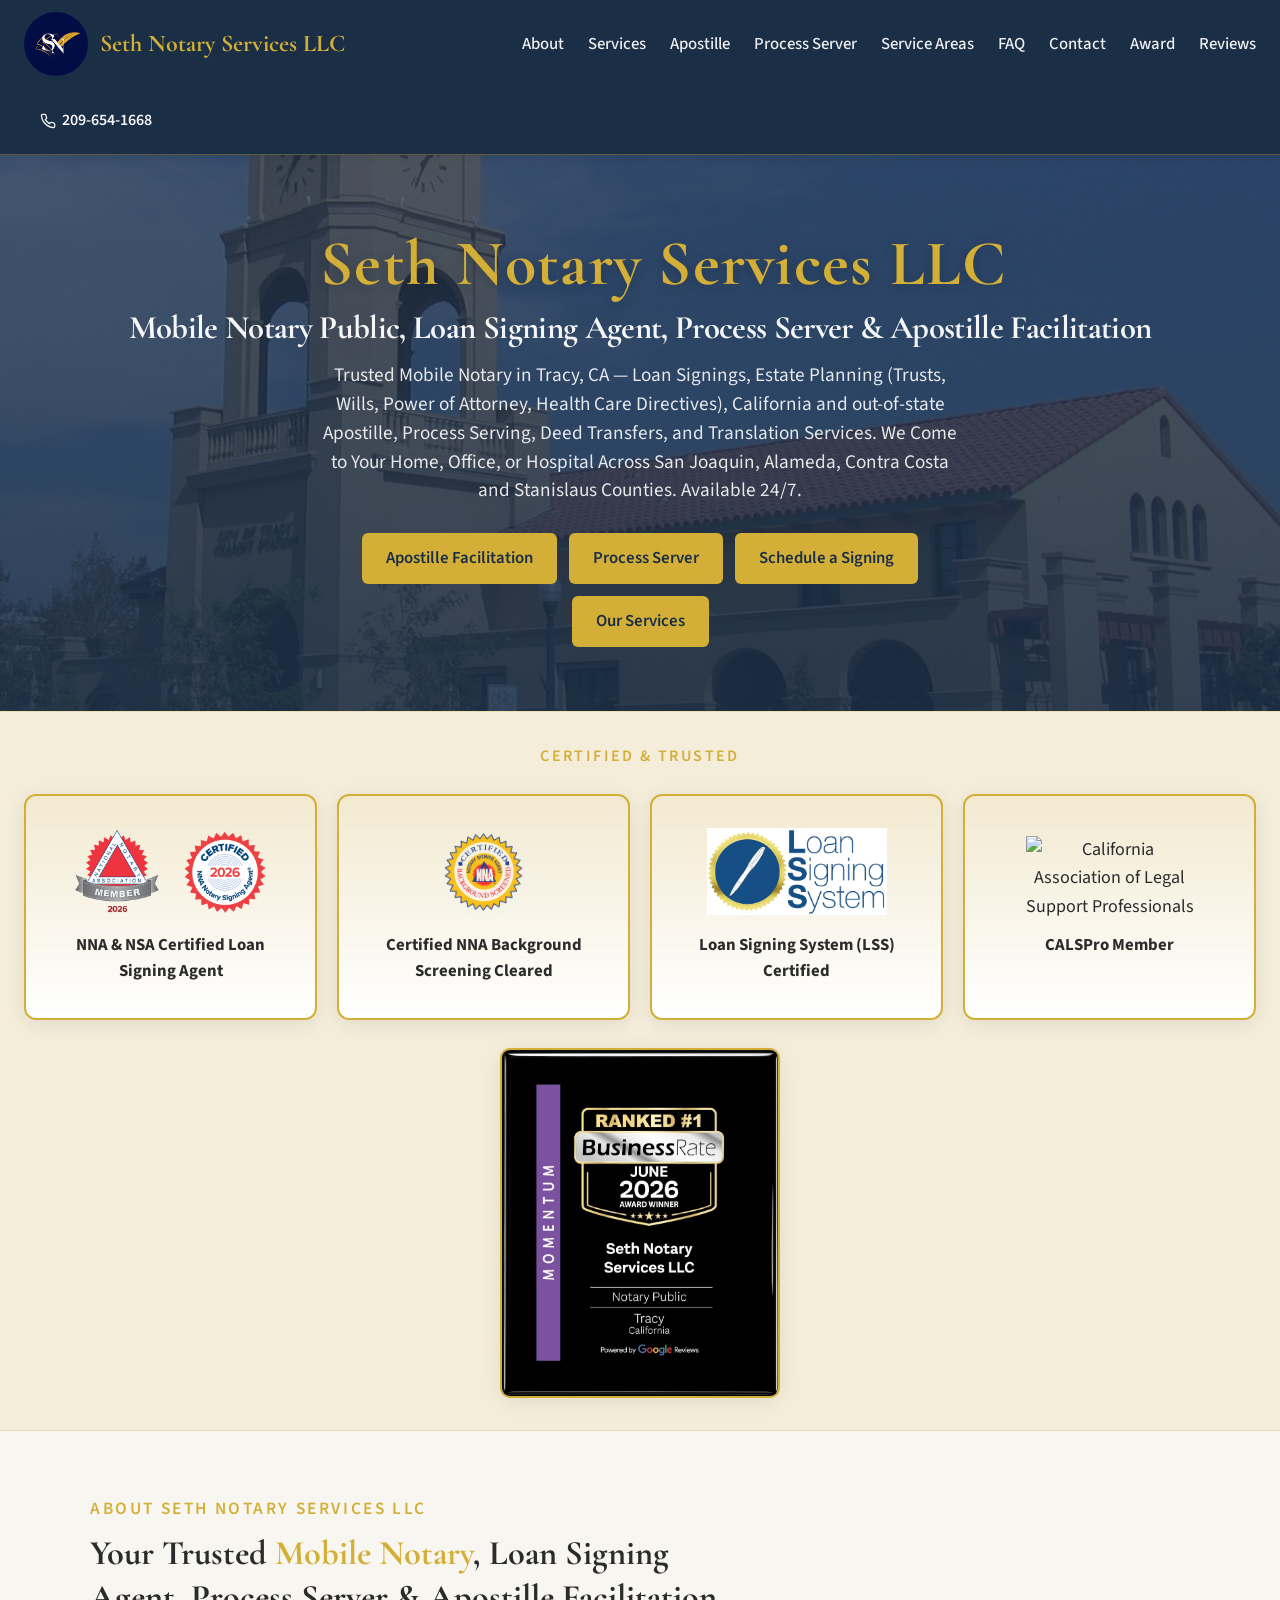
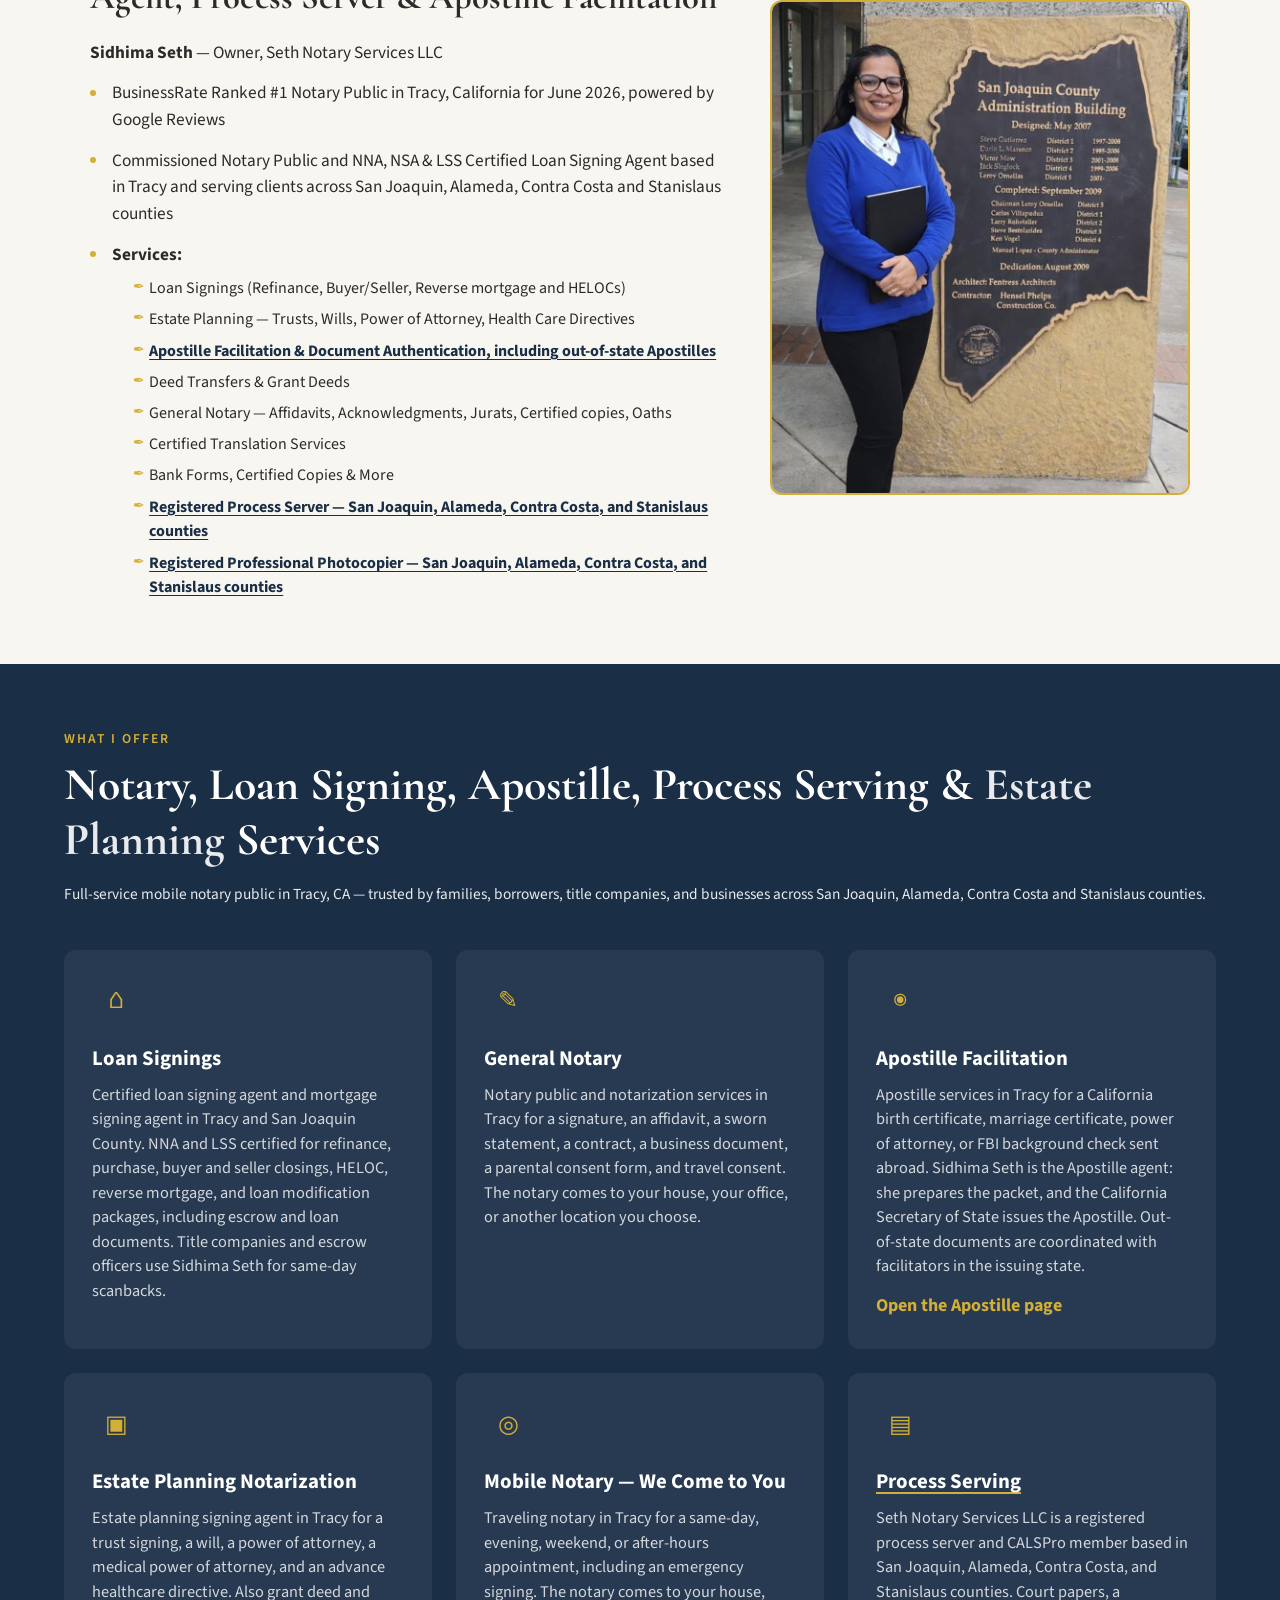
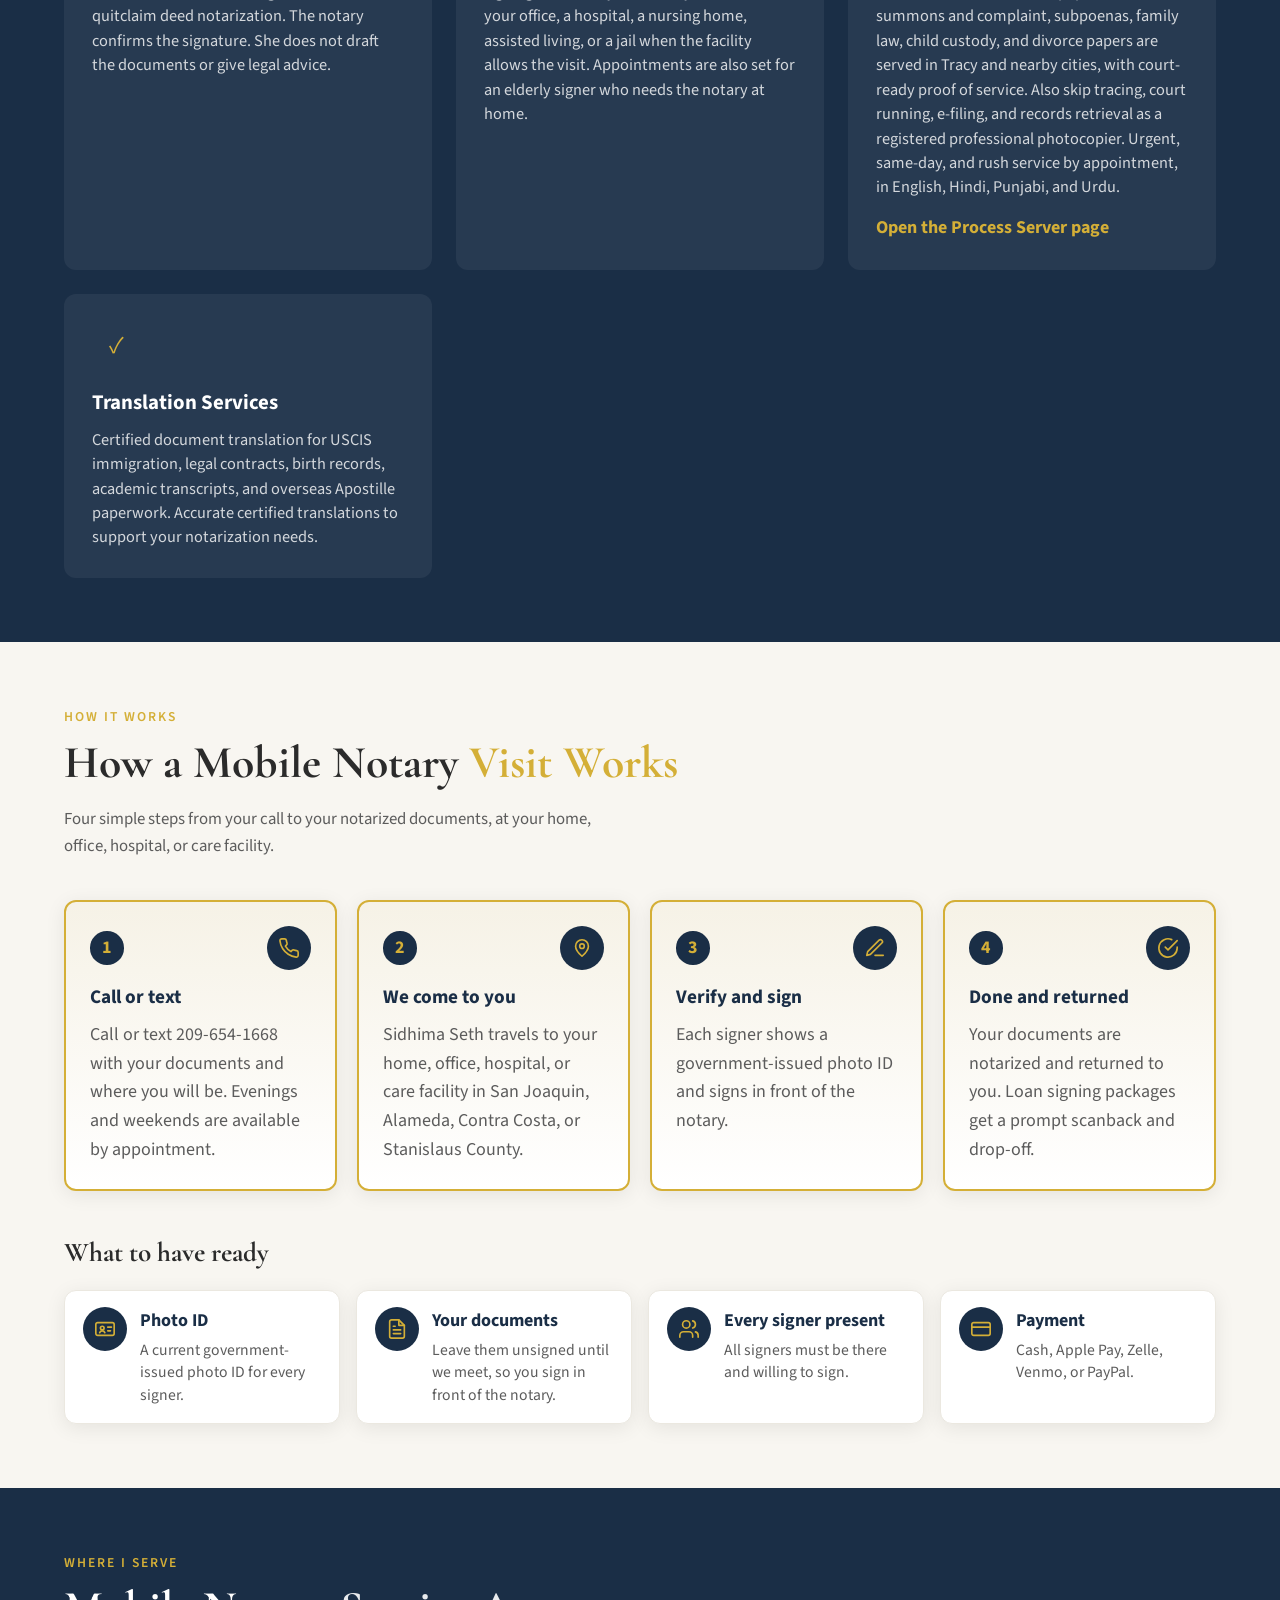
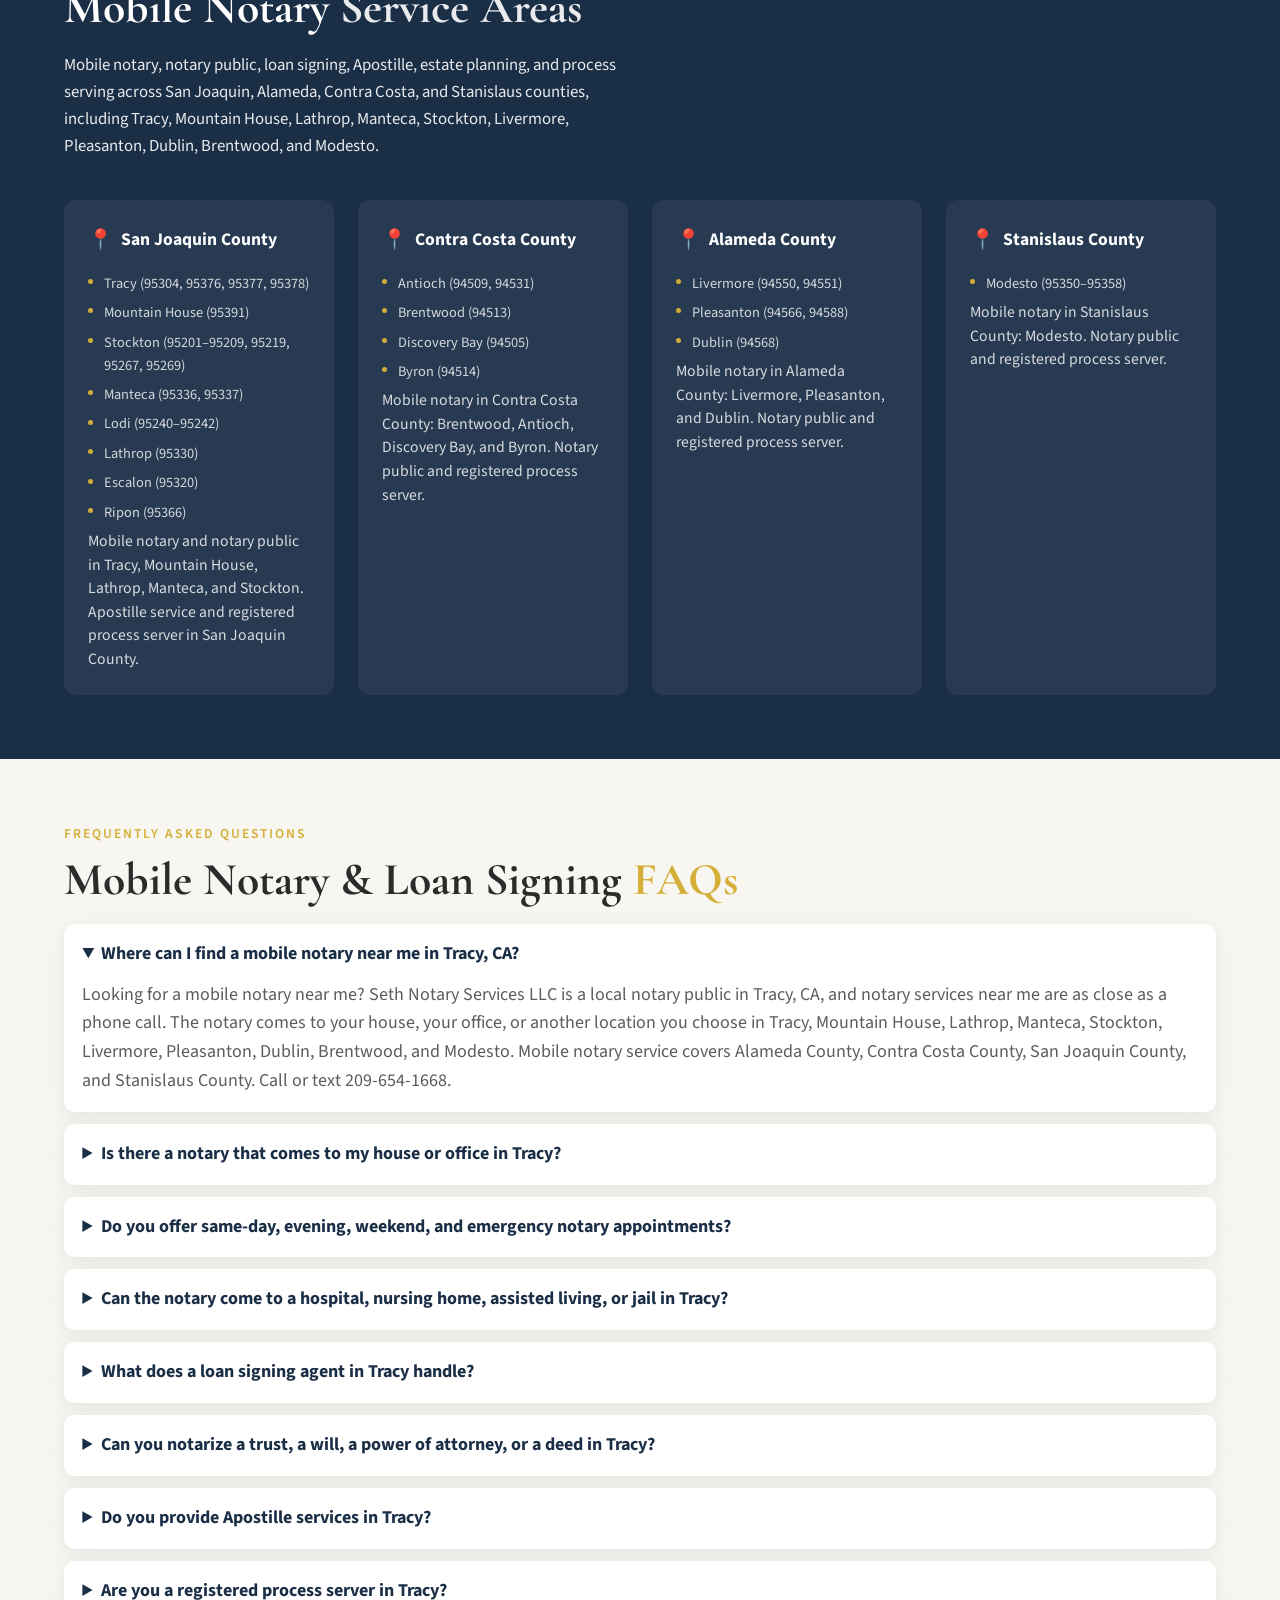
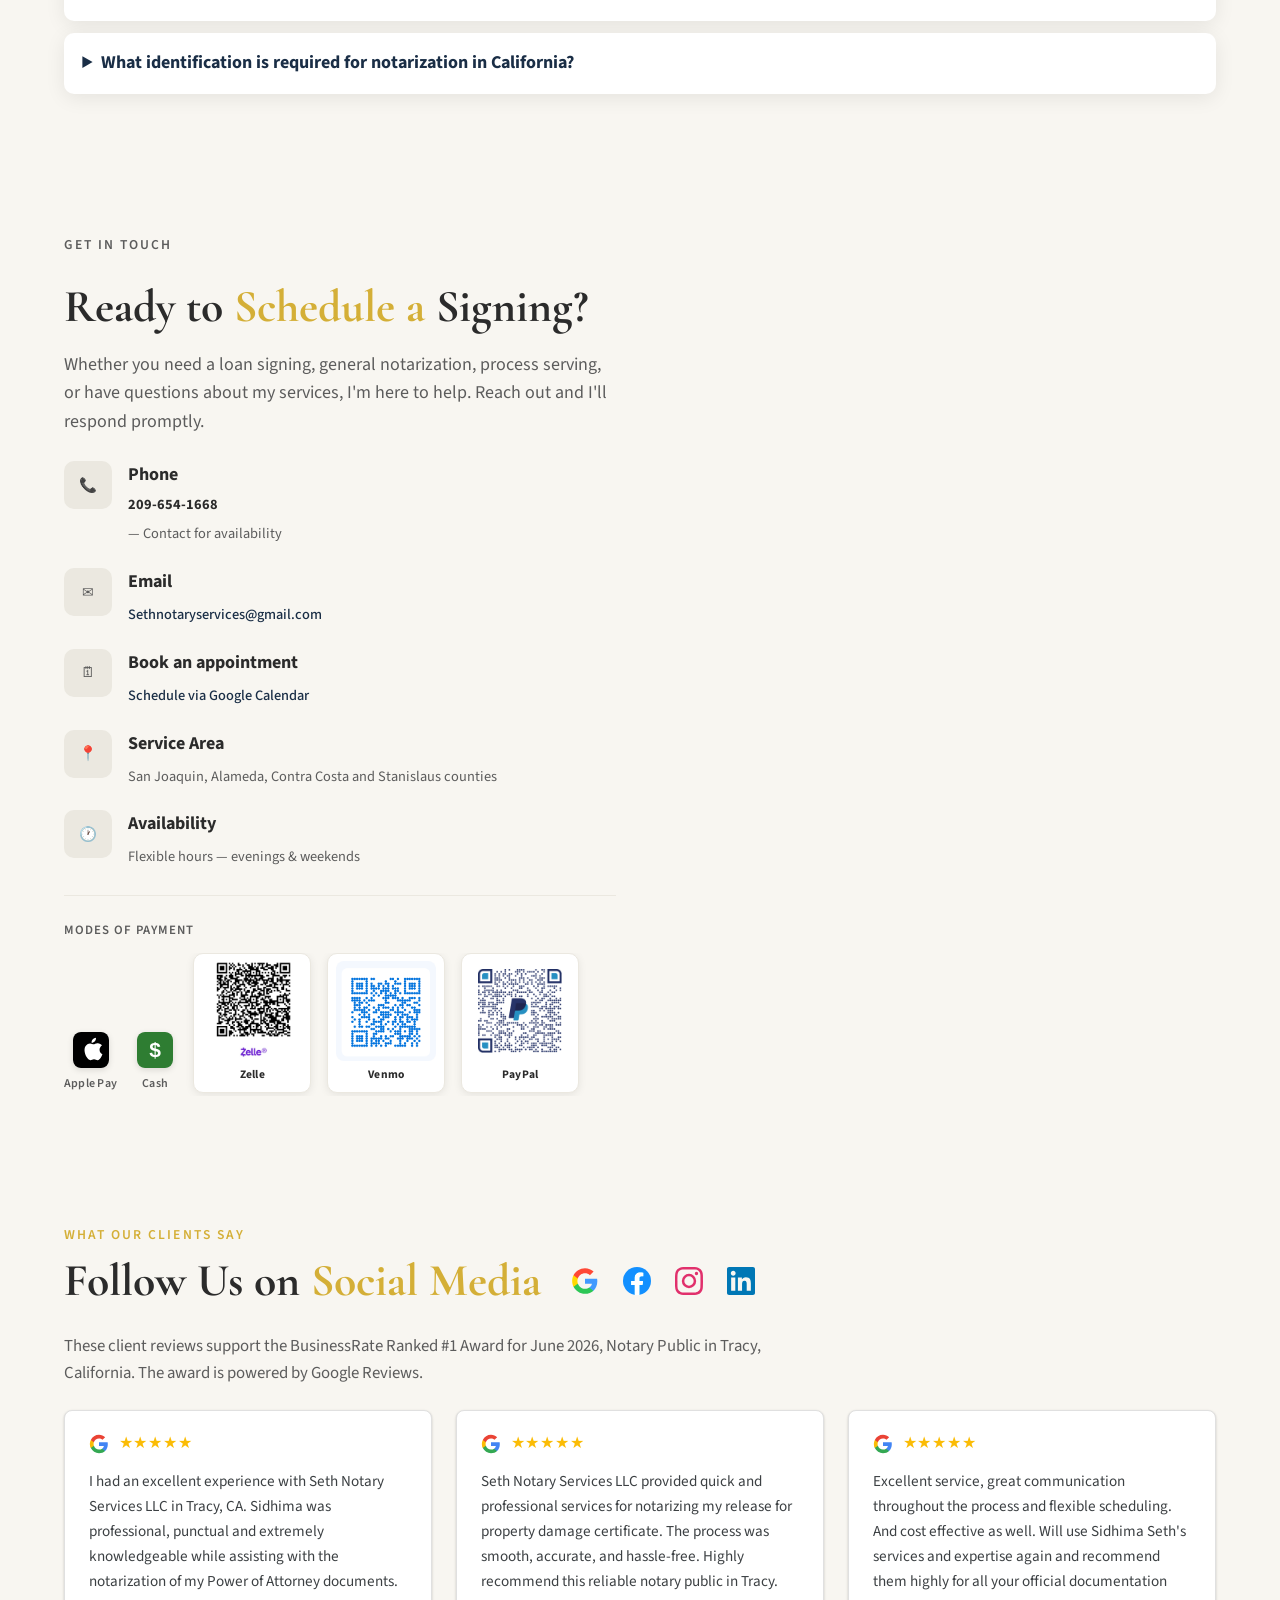
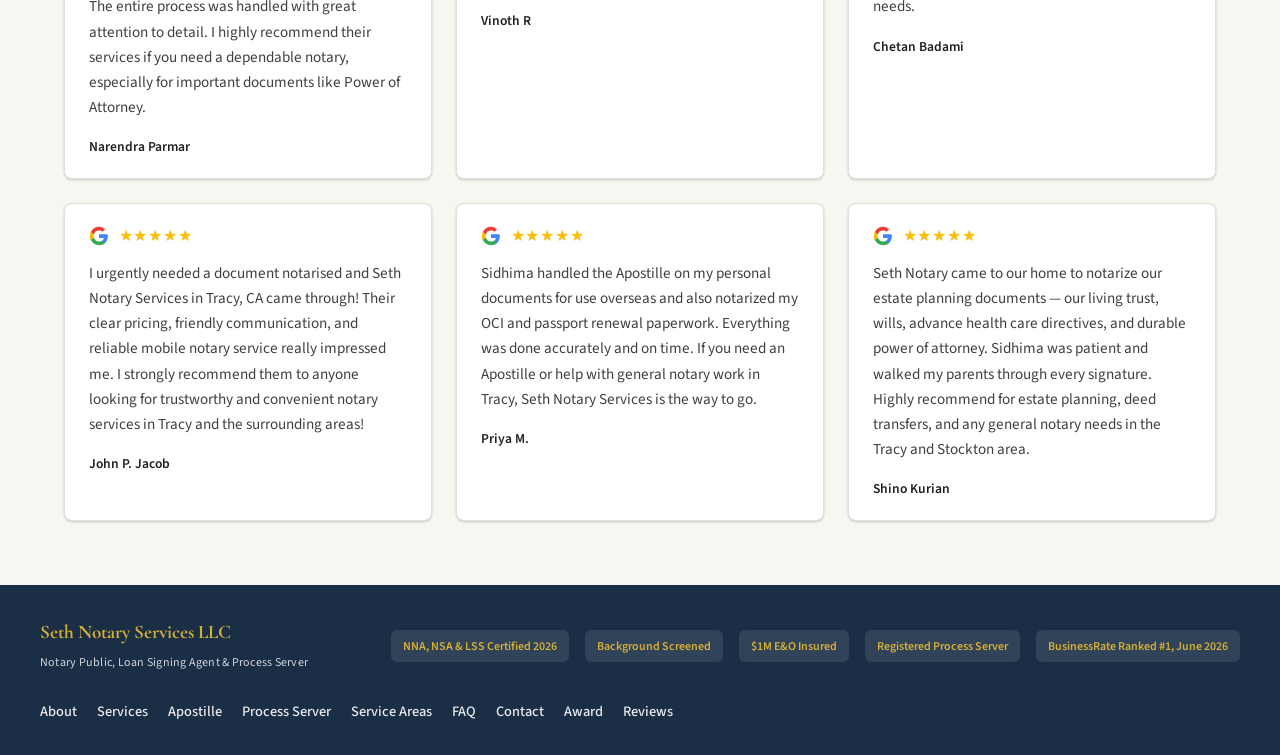
==== commit c5f10b11: "Add process serving to the homepage, bold headline, and local search coverage. Co-authored-by: Curso" ====
--- a/index.html
+++ b/index.html
@@ -3,17 +3,21 @@
 <head>
   <meta charset="UTF-8">
   <meta name="viewport" content="width=device-width, initial-scale=1.0">
-  <title>Ranked #1 Mobile Notary Public in Tracy CA | Seth Notary Services LLC</title>
-  <meta name="description" content="Ranked #1 Mobile Notary Public in Tracy, CA. BusinessRate June 2026 Award Winner, powered by Google Reviews. Available 24/7 for loan signings, estate planning living trusts, power of attorney, deed transfers & Apostille. Call 209-654-1668.">
+  <title>Ranked #1 Mobile Notary in Tracy CA | Apostille &amp; Process Server</title>
+  <meta name="description" content="Ranked #1 mobile notary in Tracy, CA. Loan signing agent, estate planning notary, Apostille, and registered process server. Open 24/7. Call 209-654-1668.">
+  <meta name="robots" content="index, follow, max-image-preview:large">
+  <meta name="geo.region" content="US-CA">
+  <meta name="geo.placename" content="Tracy, California">
+  <meta name="theme-color" content="#1a2e46">
   <link rel="canonical" href="https://sethnotaryservices.com/">
-  <meta property="og:title" content="Ranked #1 Mobile Notary Public in Tracy CA | Seth Notary Services LLC">
-  <meta property="og:description" content="BusinessRate June 2026 Award Winner, powered by Google Reviews. 24/7 mobile notary near you for loan signings, estate planning living trusts, and California & out-of-state Apostille.">
+  <meta property="og:title" content="Ranked #1 Mobile Notary in Tracy CA | Apostille &amp; Process Server">
+  <meta property="og:description" content="BusinessRate June 2026 Award Winner, powered by Google Reviews. 24/7 mobile notary near you for loan signings, estate planning living trusts, process serving, and California & out-of-state Apostille.">
   <meta property="og:image" content="https://sethnotaryservices.com/assets/businessrate-ranked-1-june-2026.jpg">
   <meta property="og:url" content="https://sethnotaryservices.com/">
   <meta property="og:type" content="website">
   <meta name="twitter:card" content="summary_large_image">
-  <meta name="twitter:title" content="Ranked #1 Mobile Notary Public in Tracy CA | Seth Notary Services LLC">
-  <meta name="twitter:description" content="Ranked #1 Mobile Notary in Tracy, CA. 24/7 loan signings, estate planning living trusts, power of attorney, and Apostille facilitation. Call 209-654-1668.">
+  <meta name="twitter:title" content="Ranked #1 Mobile Notary in Tracy CA | Apostille &amp; Process Server">
+  <meta name="twitter:description" content="Ranked #1 Mobile Notary in Tracy, CA. 24/7 loan signings, estate planning living trusts, power of attorney, process serving, and Apostille facilitation. Call 209-654-1668.">
   <meta name="twitter:image" content="https://sethnotaryservices.com/assets/businessrate-ranked-1-june-2026.jpg">
   <script type="application/ld+json">
   {
@@ -78,7 +82,7 @@
           { "@type": "AdministrativeArea", "name": "Stanislaus County" }
         ],
         "award": "BusinessRate Ranked #1 June 2026 Award Winner, Notary Public, Tracy, California, powered by Google Reviews",
-        "description": "Ranked #1 mobile notary public, certified loan signing agent, and Apostille facilitator in Tracy, California. Available 24/7 for mobile notarizations at homes, offices, hospitals, and care facilities across San Joaquin, Alameda, Contra Costa, and Stanislaus counties.",
+        "description": "Ranked #1 mobile notary public, certified loan signing agent, registered process server, and Apostille facilitator in Tracy, California. Available 24/7 for mobile notarizations at homes, offices, hospitals, and care facilities across San Joaquin, Alameda, Contra Costa, and Stanislaus counties.",
         "founder": {
           "@type": "Person",
           "name": "Sidhima Seth",
@@ -163,7 +167,7 @@
                 "@type": "Service",
                 "name": "Process Serving",
                 "url": "https://sethnotaryservices.com/process-server.html",
-                "description": "Registered process server based in San Joaquin, Alameda, Contra Costa, and Stanislaus counties, for summons, subpoenas, and family law papers, in English, Hindi, Punjabi, and Urdu."
+                "description": "Registered process server and CALSPro member based in San Joaquin, Alameda, Contra Costa, and Stanislaus counties, for summons, subpoenas, and family law papers, plus skip tracing, court running, e-filing, and records retrieval, in English, Hindi, Punjabi, and Urdu."
               }
             }
           ]
@@ -175,14 +179,22 @@
         "mainEntity": [
           {
             "@type": "Question",
-            "name": "Where can I find a notary public near me in Tracy?",
-            "acceptedAnswer": {
-              "@type": "Answer",
-              "text": "Seth Notary Services LLC is a local notary public and mobile notary in Tracy, CA. Notary services come to your house, your office, or another spot you choose in Tracy, Mountain House, Lathrop, Manteca, Stockton, Livermore, Pleasanton, Dublin, Brentwood, and Modesto. Call or text 209-654-1668."
+            "name": "Where can I find a mobile notary near me in Tracy, CA?",
+            "acceptedAnswer": {
+              "@type": "Answer",
+              "text": "Looking for a mobile notary near me? Seth Notary Services LLC is a local notary public in Tracy, CA, and notary services near me are as close as a phone call. The notary comes to your house, your office, or another location you choose in Tracy, Mountain House, Lathrop, Manteca, Stockton, Livermore, Pleasanton, Dublin, Brentwood, and Modesto. Mobile notary service covers Alameda County, Contra Costa County, San Joaquin County, and Stanislaus County. Call or text 209-654-1668."
             }
           },
           {
             "@type": "Question",
+            "name": "Is there a notary that comes to my house or office in Tracy?",
+            "acceptedAnswer": {
+              "@type": "Answer",
+              "text": "Yes. Seth Notary Services LLC is a notary that comes to your house, so a notary at home appointment in Tracy, CA is easy to book. An office mobile notary in Tracy can notarize business documents for you and your staff at your workplace. Text the address to request a notary at my location, and the notary travels to you. Call or text 209-654-1668."
+            }
+          },
+          {
+            "@type": "Question",
             "name": "Do you offer same-day, evening, weekend, and emergency notary appointments?",
             "acceptedAnswer": {
               "@type": "Answer",
@@ -191,10 +203,10 @@
           },
           {
             "@type": "Question",
-            "name": "Can the notary come to a hospital, nursing home, assisted living, or jail?",
-            "acceptedAnswer": {
-              "@type": "Answer",
-              "text": "Yes. A hospital notary, nursing home notary, and assisted living notary visit is a regular request, including for an elderly person who cannot travel. A jail notary visit is scheduled when the facility allows it."
+            "name": "Can the notary come to a hospital, nursing home, assisted living, or jail in Tracy?",
+            "acceptedAnswer": {
+              "@type": "Answer",
+              "text": "Yes. A hospital notary in Tracy, CA, a nursing home notary in Tracy, CA, and an assisted living notary in Tracy, CA visit patients and residents regularly, including a notary for an elderly person in Tracy who cannot travel. A jail notary in Tracy, CA visit is scheduled when the facility allows it. We also meet signers at home for a power of attorney, an advance healthcare directive, or a trust document."
             }
           },
           {
@@ -202,7 +214,7 @@
             "name": "What does a loan signing agent in Tracy handle?",
             "acceptedAnswer": {
               "@type": "Answer",
-              "text": "Sidhima Seth is a certified loan signing agent for refinance, buyer and seller, HELOC, reverse mortgage, and loan modification signings in Tracy and San Joaquin County. Escrow and loan documents are notarized with a scanback the same day when the signing service asks for it."
+              "text": "Sidhima Seth is a certified loan signing agent and mobile loan signing agent in Tracy for refinance, buyer and seller, HELOC, reverse mortgage, and loan modification signings. Looking for a loan signing notary near me? She is also a real estate closing notary in Tracy, CA for title and escrow companies, and a notary signing agent in San Joaquin County. Loan documents notarization in Tracy and a mobile notary for escrow documents in Tracy include a same-day scanback when the signing service asks for it."
             }
           },
           {
@@ -210,7 +222,7 @@
             "name": "Can you notarize a trust, a will, a power of attorney, or a deed in Tracy?",
             "acceptedAnswer": {
               "@type": "Answer",
-              "text": "Yes. Estate planning notarization in Tracy covers a trust document, a will, a power of attorney, a medical power of attorney, an advance healthcare directive, a grant deed, and a quitclaim deed. We also notarize an affidavit and a sworn statement. The notary does not draft those papers or give legal advice."
+              "text": "Yes. As an estate planning notary in Tracy, CA, Sidhima Seth notarizes a trust document as a trust signing notary, and she notarizes a will, a power of attorney, a medical power of attorney, and an advance healthcare directive in Tracy. Will notarization in Tracy, CA and POA notarization in Tracy are available by appointment. Quitclaim deed notary service in Tracy, CA and grant deed notarization are also common. We also notarize an affidavit and a sworn statement. The notary does not draft those papers or give legal advice."
             }
           },
           {
@@ -248,7 +260,7 @@
   <link rel="preconnect" href="https://fonts.googleapis.com">
   <link rel="preconnect" href="https://fonts.gstatic.com" crossorigin>
   <link href="https://fonts.googleapis.com/css2?family=Cormorant+Garamond:ital,wght@0,500;0,600;0,700;1,500&family=Source+Sans+3:wght@400;500;600;700&display=swap" rel="stylesheet">
-  <link rel="stylesheet" href="seth-notary.css">
+  <link rel="stylesheet" href="seth-notary.css?v=20261115">
 </head>
 <body>
   <header class="header">
@@ -284,10 +296,11 @@
     <section class="hero hero-remodel" data-bg="dark">
       <div class="hero-inner">
         <p class="hero-brand">Seth Notary Services LLC</p>
-        <h1 class="hero-title">Mobile Notary Public, Loan Signing Agent & Apostille Facilitation</h1>
-        <p class="hero-desc">Trusted Mobile Notary in Tracy, CA — Loan Signings, Estate Planning (Trusts, Wills, Power of Attorney, Health Care Directives), California and out-of-state Apostille, Deed Transfers, and Translation Services. We Come to Your Home, Office, or Hospital Across San Joaquin, Alameda, Contra Costa and Stanislaus Counties. Available 24/7.</p>
+        <h1 class="hero-title">Mobile Notary Public, Loan Signing Agent, Process Server & Apostille Facilitation</h1>
+        <p class="hero-desc">Trusted Mobile Notary in Tracy, CA — Loan Signings, Estate Planning (Trusts, Wills, Power of Attorney, Health Care Directives), California and out-of-state Apostille, Process Serving, Deed Transfers, and Translation Services. We Come to Your Home, Office, or Hospital Across San Joaquin, Alameda, Contra Costa and Stanislaus Counties. Available 24/7.</p>
         <div class="hero-cta">
           <a href="apostille.html" class="btn btn-primary btn-lg">Apostille Facilitation</a>
+          <a href="process-server.html" class="btn btn-primary btn-lg">Process Server</a>
           <a href="#contact" class="btn btn-primary btn-lg">Schedule a Signing</a>
           <a href="#services" class="btn btn-primary btn-lg">Our Services</a>
         </div>
@@ -328,7 +341,7 @@
       <div class="about-panel-inner">
         <div class="about-panel-content">
           <p class="section-label">About Seth Notary Services LLC</p>
-          <h2 class="about-panel-title">Your Trusted <span class="accent">Mobile Notary</span>, Loan Signing Agent & Apostille Facilitation</h2>
+          <h2 class="about-panel-title">Your Trusted <span class="accent">Mobile Notary</span>, Loan Signing Agent, Process Server & Apostille Facilitation</h2>
           <ul class="about-bullets">
             <li class="about-bullet-none"><strong>Sidhima Seth</strong> — Owner, Seth Notary Services LLC</li>
             <li>BusinessRate Ranked #1 Notary Public in Tracy, California for June 2026, powered by Google Reviews</li>
@@ -343,6 +356,7 @@
                 <li>Certified Translation Services</li>
                 <li>Bank Forms, Certified Copies & More</li>
                 <li><a href="process-server.html">Registered Process Server — San Joaquin, Alameda, Contra Costa, and Stanislaus counties</a></li>
+                <li><a href="process-server.html#photocopier">Registered Professional Photocopier — San Joaquin, Alameda, Contra Costa, and Stanislaus counties</a></li>
               </ul>
             </li>
           </ul>
@@ -358,7 +372,7 @@
   <section id="services" class="section section-dark" data-bg="dark">
     <div class="container">
       <p class="section-label">What I Offer</p>
-      <h2 class="section-title">Notary, Loan Signing, Apostille & <span class="accent">Estate Planning</span> Services</h2>
+      <h2 class="section-title">Notary, Loan Signing, Apostille, Process Serving & <span class="accent">Estate Planning</span> Services</h2>
       <p class="section-desc section-desc-single-line">Full-service mobile notary public in Tracy, CA — trusted by families, borrowers, title companies, and businesses across San Joaquin, Alameda, Contra Costa and Stanislaus counties.</p>
       <div class="services-grid">
         <article class="service-card">
@@ -383,25 +397,62 @@
           <p>Estate planning signing agent in Tracy for a trust signing, a will, a power of attorney, a medical power of attorney, and an advance healthcare directive. Also grant deed and quitclaim deed notarization. The notary confirms the signature. She does not draft the documents or give legal advice.</p>
         </article>
         <article class="service-card">
+          <div class="service-icon" aria-hidden="true">◎</div>
+          <h3>Mobile Notary — We Come to You</h3>
+          <p>Traveling notary in Tracy for a same-day, evening, weekend, or after-hours appointment, including an emergency signing. The notary comes to your house, your office, a hospital, a nursing home, assisted living, or a jail when the facility allows the visit. Appointments are also set for an elderly signer who needs the notary at home.</p>
+        </article>
+        <article class="service-card">
+          <div class="service-icon" aria-hidden="true">▤</div>
+          <h3><a href="process-server.html">Process Serving</a></h3>
+          <p>Seth Notary Services LLC is a registered process server and CALSPro member based in San Joaquin, Alameda, Contra Costa, and Stanislaus counties. Court papers, a summons and complaint, subpoenas, family law, child custody, and divorce papers are served in Tracy and nearby cities, with court-ready proof of service. Also skip tracing, court running, e-filing, and records retrieval as a registered professional photocopier. Urgent, same-day, and rush service by appointment, in English, Hindi, Punjabi, and Urdu.</p>
+          <a class="service-more" href="process-server.html">Open the Process Server page</a>
+        </article>
+        <article class="service-card">
           <div class="service-icon" aria-hidden="true">✓</div>
           <h3>Translation Services</h3>
           <p>Certified document translation for USCIS immigration, legal contracts, birth records, academic transcripts, and overseas Apostille paperwork. Accurate certified translations to support your notarization needs.</p>
         </article>
-        <article class="service-card">
-          <div class="service-icon" aria-hidden="true">◎</div>
-          <h3>Mobile Notary — We Come to You</h3>
-          <p>Traveling notary in Tracy for a same-day, evening, weekend, or after-hours appointment, including an emergency signing. The notary comes to your house, your office, a hospital, a nursing home, assisted living, or a jail when the facility allows the visit. Appointments are also set for an elderly signer who needs the notary at home.</p>
-        </article>
-        <article class="service-card">
-          <div class="service-icon" aria-hidden="true">▤</div>
-          <h3><a href="process-server.html">Process Serving</a></h3>
-          <p>Seth Notary Services LLC is a registered process server based in San Joaquin, Alameda, Contra Costa, and Stanislaus counties. Legal document delivery in Tracy for court papers, a summons and complaint, a subpoena, family law papers, child custody papers, and divorce papers. Same-day and rush service is available by appointment. Papers can be served in English, Hindi, Punjabi, and Urdu.</p>
-          <a class="service-more" href="process-server.html">Open the Process Server page</a>
-        </article>
       </div>
     </div>
   </section>
 
+
+  <section id="how-it-works" class="section section-light" data-bg="light">
+    <div class="container">
+      <p class="section-label">How it works</p>
+      <h2 class="section-title">How a Mobile Notary <span class="accent">Visit Works</span></h2>
+      <p class="section-desc">Four simple steps from your call to your notarized documents, at your home, office, hospital, or care facility.</p>
+      <div class="step-grid">
+        <article class="step-card">
+          <div class="step-top"><div class="step-num">1</div><span class="icon-badge"><svg viewBox="0 0 24 24" fill="none" stroke="currentColor" stroke-width="1.8" stroke-linecap="round" stroke-linejoin="round" aria-hidden="true"><path d="M22 16.92v3a2 2 0 0 1-2.18 2 19.79 19.79 0 0 1-8.63-3.07 19.5 19.5 0 0 1-6-6 19.79 19.79 0 0 1-3.07-8.67A2 2 0 0 1 4.11 2h3a2 2 0 0 1 2 1.72 12.84 12.84 0 0 0 .7 2.81 2 2 0 0 1-.45 2.11L8.09 9.91a16 16 0 0 0 6 6l1.27-1.27a2 2 0 0 1 2.11-.45 12.84 12.84 0 0 0 2.81.7A2 2 0 0 1 22 16.92z"/></svg></span></div>
+          <h3>Call or text</h3>
+          <p>Call or text 209-654-1668 with your documents and where you will be. Evenings and weekends are available by appointment.</p>
+        </article>
+        <article class="step-card">
+          <div class="step-top"><div class="step-num">2</div><span class="icon-badge"><svg viewBox="0 0 24 24" fill="none" stroke="currentColor" stroke-width="1.8" stroke-linecap="round" stroke-linejoin="round" aria-hidden="true"><path d="M12 21s-7-6.2-7-11a7 7 0 1 1 14 0c0 4.8-7 11-7 11z"/><circle cx="12" cy="10" r="2.5"/></svg></span></div>
+          <h3>We come to you</h3>
+          <p>Sidhima Seth travels to your home, office, hospital, or care facility in San Joaquin, Alameda, Contra Costa, or Stanislaus County.</p>
+        </article>
+        <article class="step-card">
+          <div class="step-top"><div class="step-num">3</div><span class="icon-badge"><svg viewBox="0 0 24 24" fill="none" stroke="currentColor" stroke-width="1.8" stroke-linecap="round" stroke-linejoin="round" aria-hidden="true"><path d="M12 20h9"/><path d="M16.5 3.5a2.1 2.1 0 0 1 3 3L7 19l-4 1 1-4L16.5 3.5z"/></svg></span></div>
+          <h3>Verify and sign</h3>
+          <p>Each signer shows a government-issued photo ID and signs in front of the notary.</p>
+        </article>
+        <article class="step-card">
+          <div class="step-top"><div class="step-num">4</div><span class="icon-badge"><svg viewBox="0 0 24 24" fill="none" stroke="currentColor" stroke-width="1.8" stroke-linecap="round" stroke-linejoin="round" aria-hidden="true"><path d="M22 11.08V12a10 10 0 1 1-5.93-9.14"/><path d="M22 4 12 14.01l-3-3"/></svg></span></div>
+          <h3>Done and returned</h3>
+          <p>Your documents are notarized and returned to you. Loan signing packages get a prompt scanback and drop-off.</p>
+        </article>
+      </div>
+      <h3 class="bring-title">What to have ready</h3>
+      <div class="bring-grid">
+        <div class="bring-item"><span class="icon-badge"><svg viewBox="0 0 24 24" fill="none" stroke="currentColor" stroke-width="1.8" stroke-linecap="round" stroke-linejoin="round" aria-hidden="true"><rect x="2" y="5" width="20" height="14" rx="2"/><circle cx="9" cy="11" r="2"/><path d="M6.2 16a3 3 0 0 1 5.6 0"/><path d="M15 10h4"/><path d="M15 14h3"/></svg></span><div><strong>Photo ID</strong><span>A current government-issued photo ID for every signer.</span></div></div>
+        <div class="bring-item"><span class="icon-badge"><svg viewBox="0 0 24 24" fill="none" stroke="currentColor" stroke-width="1.8" stroke-linecap="round" stroke-linejoin="round" aria-hidden="true"><path d="M14 2H6a2 2 0 0 0-2 2v16a2 2 0 0 0 2 2h12a2 2 0 0 0 2-2V8z"/><path d="M14 2v6h6"/><path d="M16 13H8"/><path d="M16 17H8"/><path d="M10 9H8"/></svg></span><div><strong>Your documents</strong><span>Leave them unsigned until we meet, so you sign in front of the notary.</span></div></div>
+        <div class="bring-item"><span class="icon-badge"><svg viewBox="0 0 24 24" fill="none" stroke="currentColor" stroke-width="1.8" stroke-linecap="round" stroke-linejoin="round" aria-hidden="true"><path d="M16 21v-2a4 4 0 0 0-4-4H6a4 4 0 0 0-4 4v2"/><circle cx="9" cy="7" r="4"/><path d="M22 21v-2a4 4 0 0 0-3-3.87"/><path d="M16 3.13a4 4 0 0 1 0 7.75"/></svg></span><div><strong>Every signer present</strong><span>All signers must be there and willing to sign.</span></div></div>
+        <div class="bring-item"><span class="icon-badge"><svg viewBox="0 0 24 24" fill="none" stroke="currentColor" stroke-width="1.8" stroke-linecap="round" stroke-linejoin="round" aria-hidden="true"><rect x="2" y="5" width="20" height="14" rx="2"/><path d="M2 10h20"/></svg></span><div><strong>Payment</strong><span>Cash, Apple Pay, Zelle, Venmo, or PayPal.</span></div></div>
+      </div>
+    </div>
+  </section>
 
   <section id="service-areas" class="section section-dark" data-bg="dark">
     <div class="container">
@@ -437,7 +488,7 @@
             <li>Discovery Bay (94505)</li>
             <li>Byron (94514)</li>
           </ul>
-          <p>Mobile notary and notary public in Brentwood. Registered process server in Contra Costa County.</p>
+          <p>Mobile notary in Contra Costa County: Brentwood, Antioch, Discovery Bay, and Byron. Notary public and registered process server.</p>
         </div>
         <div class="area-card">
           <div class="area-card-header">
@@ -449,7 +500,7 @@
             <li>Pleasanton (94566, 94588)</li>
             <li>Dublin (94568)</li>
           </ul>
-          <p>Mobile notary and notary public in Livermore, Pleasanton, and Dublin. Registered process server in Alameda County.</p>
+          <p>Mobile notary in Alameda County: Livermore, Pleasanton, and Dublin. Notary public and registered process server.</p>
         </div>
         <div class="area-card">
           <div class="area-card-header">
@@ -459,7 +510,7 @@
           <ul>
             <li>Modesto (95350–95358)</li>
           </ul>
-          <p>Mobile notary and notary public in Modesto. Registered process server in Stanislaus County.</p>
+          <p>Mobile notary in Stanislaus County: Modesto. Notary public and registered process server.</p>
         </div>
       </div>
     </div>
@@ -472,24 +523,28 @@
       <h2 id="faq-heading" class="section-title">Mobile Notary &amp; Loan Signing <span class="accent">FAQs</span></h2>
       <div class="faq-list">
         <details open>
-          <summary>Where can I find a notary public near me in Tracy?</summary>
-          <p>Seth Notary Services LLC is a local notary public and mobile notary in Tracy, CA. Notary services come to your house, your office, or another spot you choose in Tracy, Mountain House, Lathrop, Manteca, Stockton, Livermore, Pleasanton, Dublin, Brentwood, and Modesto. Call or text <a href="tel:2096541668">209-654-1668</a>.</p>
+          <summary>Where can I find a mobile notary near me in Tracy, CA?</summary>
+          <p>Looking for a mobile notary near me? Seth Notary Services LLC is a local notary public in Tracy, CA, and notary services near me are as close as a phone call. The notary comes to your house, your office, or another location you choose in Tracy, Mountain House, Lathrop, Manteca, Stockton, Livermore, Pleasanton, Dublin, Brentwood, and Modesto. Mobile notary service covers Alameda County, Contra Costa County, San Joaquin County, and Stanislaus County. Call or text <a href="tel:2096541668">209-654-1668</a>.</p>
+        </details>
+        <details>
+          <summary>Is there a notary that comes to my house or office in Tracy?</summary>
+          <p>Yes. Seth Notary Services LLC is a notary that comes to your house, so a notary at home appointment in Tracy, CA is easy to book. An office mobile notary in Tracy can notarize business documents for you and your staff at your workplace. Text the address to request a notary at my location, and the notary travels to you. Call or text <a href="tel:2096541668">209-654-1668</a>.</p>
         </details>
         <details>
           <summary>Do you offer same-day, evening, weekend, and emergency notary appointments?</summary>
           <p>Yes. A same-day notary, an evening notary, a weekend notary, and an after-hours notary are available by appointment, including an emergency signing. If you need a mobile notary open now, call or text <a href="tel:2096541668">209-654-1668</a> and we will tell you the next opening.</p>
         </details>
         <details>
-          <summary>Can the notary come to a hospital, nursing home, assisted living, or jail?</summary>
-          <p>Yes. A hospital notary, nursing home notary, and assisted living notary visit is a regular request, including for an elderly person who cannot travel. A jail notary visit is scheduled when the facility allows it. We also meet signers at home for a power of attorney, an advance healthcare directive, or a trust document.</p>
+          <summary>Can the notary come to a hospital, nursing home, assisted living, or jail in Tracy?</summary>
+          <p>Yes. A hospital notary in Tracy, CA, a nursing home notary in Tracy, CA, and an assisted living notary in Tracy, CA visit patients and residents regularly, including a notary for an elderly person in Tracy who cannot travel. A jail notary in Tracy, CA visit is scheduled when the facility allows it. We also meet signers at home for a power of attorney, an advance healthcare directive, or a trust document.</p>
         </details>
         <details>
           <summary>What does a loan signing agent in Tracy handle?</summary>
-          <p>Sidhima Seth is a certified loan signing agent for refinance, buyer and seller, HELOC, reverse mortgage, and loan modification signings in Tracy and San Joaquin County. Escrow and loan documents are notarized with a scanback the same day when the signing service asks for it.</p>
+          <p>Sidhima Seth is a certified loan signing agent and mobile loan signing agent in Tracy for refinance, buyer and seller, HELOC, reverse mortgage, and loan modification signings. Looking for a loan signing notary near me? She is also a real estate closing notary in Tracy, CA for title and escrow companies, and a notary signing agent in San Joaquin County. Loan documents notarization in Tracy and a mobile notary for escrow documents in Tracy include a same-day scanback when the signing service asks for it.</p>
         </details>
         <details>
           <summary>Can you notarize a trust, a will, a power of attorney, or a deed in Tracy?</summary>
-          <p>Yes. Estate planning notarization in Tracy covers a trust document, a will, a power of attorney, a medical power of attorney, an advance healthcare directive, a grant deed, and a quitclaim deed. We also notarize an affidavit and a sworn statement. The notary does not draft those papers or give legal advice.</p>
+          <p>Yes. As an estate planning notary in Tracy, CA, Sidhima Seth notarizes a trust document as a trust signing notary, and she notarizes a will, a power of attorney, a medical power of attorney, and an advance healthcare directive in Tracy. Will notarization in Tracy, CA and POA notarization in Tracy are available by appointment. Quitclaim deed notary service in Tracy, CA and grant deed notarization are also common. We also notarize an affidavit and a sworn statement. The notary does not draft those papers or give legal advice.</p>
         </details>
         <details>
           <summary>Do you provide Apostille services in Tracy?</summary>
@@ -512,7 +567,7 @@
       <div class="contact-info">
         <p class="section-label">Get in Touch</p>
         <h2 class="section-title">Ready to <span class="accent">Schedule a</span> Signing?</h2>
-        <p>Whether you need a loan signing, general notarization, or have questions about my services, I'm here to help. Reach out and I'll respond promptly.</p>
+        <p>Whether you need a loan signing, general notarization, process serving, or have questions about my services, I'm here to help. Reach out and I'll respond promptly.</p>
         <ul class="contact-details">
           <li>
             <span class="contact-icon" aria-hidden="true">📞</span>
@@ -686,12 +741,13 @@
     <div class="footer-inner">
       <div class="footer-brand">
         <span class="footer-logo-name">Seth Notary Services LLC</span>
-        <span class="footer-tagline">Notary Public & Loan Signing Agent</span>
+        <span class="footer-tagline">Notary Public, Loan Signing Agent & Process Server</span>
       </div>
       <div class="footer-badges">
         <span class="footer-badge-pill">NNA, NSA & LSS Certified 2026</span>
         <span class="footer-badge-pill">Background Screened</span>
         <span class="footer-badge-pill">$1M E&O Insured</span>
+        <span class="footer-badge-pill">Registered Process Server</span>
         <span class="footer-badge-pill">BusinessRate Ranked #1, June 2026</span>
       </div>
       <nav class="footer-nav">
--- a/seth-notary.css
+++ b/seth-notary.css
@@ -34,7 +34,7 @@
 .section-title .accent{color:var(--gold);}
 .section-title-single{white-space:nowrap;overflow-x:auto;max-width:100%;}
 .section-desc{margin:0 0 2.5rem 0;max-width:560px;color:var(--text-muted);font-size:1.05rem;}
-.section-desc.section-desc-single-line{display:block;width:0;min-width:100%;max-width:100%;white-space:nowrap;overflow-x:auto;-webkit-overflow-scrolling:touch;scrollbar-width:thin;font-size:clamp(0.68rem,0.8vw + 0.55rem,1.05rem);line-height:1.45;padding-bottom:0.25rem;box-sizing:border-box;}
+.section-desc.section-desc-single-line{display:block;width:0;min-width:100%;max-width:100%;white-space:nowrap;overflow-x:auto;-webkit-overflow-scrolling:touch;scrollbar-width:thin;font-size:clamp(0.68rem,0.8vw + 0.55rem,0.96rem);line-height:1.45;padding-bottom:0.25rem;box-sizing:border-box;}
 .section-desc.section-desc-single-line::-webkit-scrollbar{height:4px;}
 .section-desc.section-desc-single-line::-webkit-scrollbar-thumb{background:var(--gold);border-radius:2px;}
 .section-desc-single{white-space:nowrap;}
@@ -81,7 +81,7 @@
 .hero.hero-remodel::after{content:'';position:absolute;inset:0;background:linear-gradient(to bottom,rgba(26,46,70,0.75),rgba(26,46,70,0.88));z-index:1;}
 .hero-remodel .hero-inner{position:relative;z-index:2;max-width:640px;margin:0 auto;}
 .hero-brand{font-family:var(--font-serif);font-size:clamp(2.4rem,6vw,4rem);font-weight:700;letter-spacing:0.02em;color:var(--gold);margin:0 0 0.5rem 0;line-height:1.15;text-shadow:0 2px 12px rgba(0,0,0,0.2);white-space:nowrap;}
-.hero-remodel .hero-title{font-family:var(--font-serif);font-size:clamp(0.72rem,2.2vw + 0.55rem,2.45rem);font-weight:600;line-height:1.25;margin:0 auto 0.75rem;color:rgba(255,255,255,0.95);white-space:nowrap;letter-spacing:-0.02em;box-sizing:border-box;width:min(1100px,100vw - 2rem);position:relative;left:50%;transform:translateX(-50%);padding:0 1rem;overflow-x:auto;-webkit-overflow-scrolling:touch;scrollbar-width:none;}
+.hero-remodel .hero-title{font-family:var(--font-serif);font-size:clamp(1rem,calc((100vw - 4rem) / 33),2.05rem);font-weight:700;line-height:1.25;margin:0 auto 0.75rem;color:rgba(255,255,255,0.95);white-space:nowrap;letter-spacing:-0.02em;box-sizing:border-box;width:min(1100px,100vw - 2rem);position:relative;left:50%;transform:translateX(-50%);padding:0 1rem;overflow-x:auto;-webkit-overflow-scrolling:touch;scrollbar-width:none;}
 .hero-remodel .hero-title::-webkit-scrollbar{display:none;}
 .hero-remodel .hero-desc{font-size:1.2rem;color:rgba(255,255,255,0.88);margin:0 0 1.75rem 0;line-height:1.5;}
 .hero-remodel .hero-cta{display:flex;flex-wrap:wrap;gap:0.75rem;justify-content:center;}
@@ -112,6 +112,17 @@
 .certs-award img{display:block;width:100%;height:auto;border-radius:10px;border:2px solid var(--gold);box-shadow:var(--shadow);}
 .award-reviews-note{margin:0 0 1.5rem;max-width:760px;color:var(--text-muted);font-size:1.05rem;}
 #about,#services,#service-areas,#reviews,#contact,#award,#faq,#how-it-works,#photocopier,#why-us,#areas,#start,#how-apostille-works,#apostille-services{scroll-margin-top:6rem;}
+.icon-badge{display:inline-flex;align-items:center;justify-content:center;width:44px;height:44px;border-radius:50%;background:var(--navy);color:var(--gold);flex-shrink:0;}
+.icon-badge svg{width:22px;height:22px;display:block;}
+.step-top{display:flex;align-items:center;justify-content:space-between;gap:0.75rem;margin-bottom:0.75rem;}
+.step-top .step-num{margin-bottom:0;}
+.step-card > .icon-badge{margin-bottom:0.75rem;}
+.bring-title{font-family:var(--font-serif);font-size:1.7rem;margin:2.5rem 0 0.25rem;color:var(--text);}
+.bring-grid{display:grid;grid-template-columns:repeat(auto-fit,minmax(230px,1fr));gap:1rem;margin-top:1rem;}
+.bring-item{display:flex;gap:0.85rem;align-items:flex-start;background:var(--white);border:1px solid var(--cream-dark);border-radius:12px;padding:1rem 1.1rem;box-shadow:var(--shadow);}
+.bring-item strong{display:block;color:var(--navy);margin-bottom:0.15rem;}
+.bring-item span:not(.icon-badge){display:block;color:var(--text-muted);font-size:0.98rem;line-height:1.45;}
+#how-it-works{scroll-margin-top:6rem;}
 @media (min-width:769px){.header-compact .header-inner{gap:1rem;}.header-compact .nav{gap:1rem;}.header-compact .nav a{font-size:0.95rem;}}
 .page-subnav{background:var(--cream);border-bottom:1px solid rgba(212,175,55,0.45);padding:1rem 1.5rem;}
 .page-subnav-inner{max-width:1200px;margin:0 auto;display:flex;flex-wrap:wrap;align-items:center;gap:0.6rem 0.75rem;}
@@ -355,6 +366,7 @@
 .pricing-sheet li::before{content:"•";position:absolute;left:0;color:var(--gold);font-weight:700;}
 .pricing-sheet li strong{color:var(--text);}
 @media (max-width:768px){.header-inner{padding:0.5rem 1rem;}.nav{order:3;width:100%;justify-content:center;gap:0.45rem 0.85rem;}.nav a{font-size:0.95rem;}.hero-cta .btn{width:100%;max-width:280px;}.footer-inner{flex-direction:column;text-align:center;}}
+@media (max-width:768px){.footer-inner > *{max-width:100%;}.footer-badges,.footer-nav{flex-wrap:wrap;justify-content:center;}.footer-nav{gap:0.5rem 1rem;}.footer-brand{text-align:center;}}
 @media (max-width:520px){.hero-brand{white-space:normal;}.logo-name{white-space:normal;}}
 @media (max-width:800px){
   .hero.hero-remodel .hero-brand,.hero.hero-remodel .hero-title{white-space:normal;width:auto;max-width:100%;position:static;left:auto;transform:none;overflow:visible;}
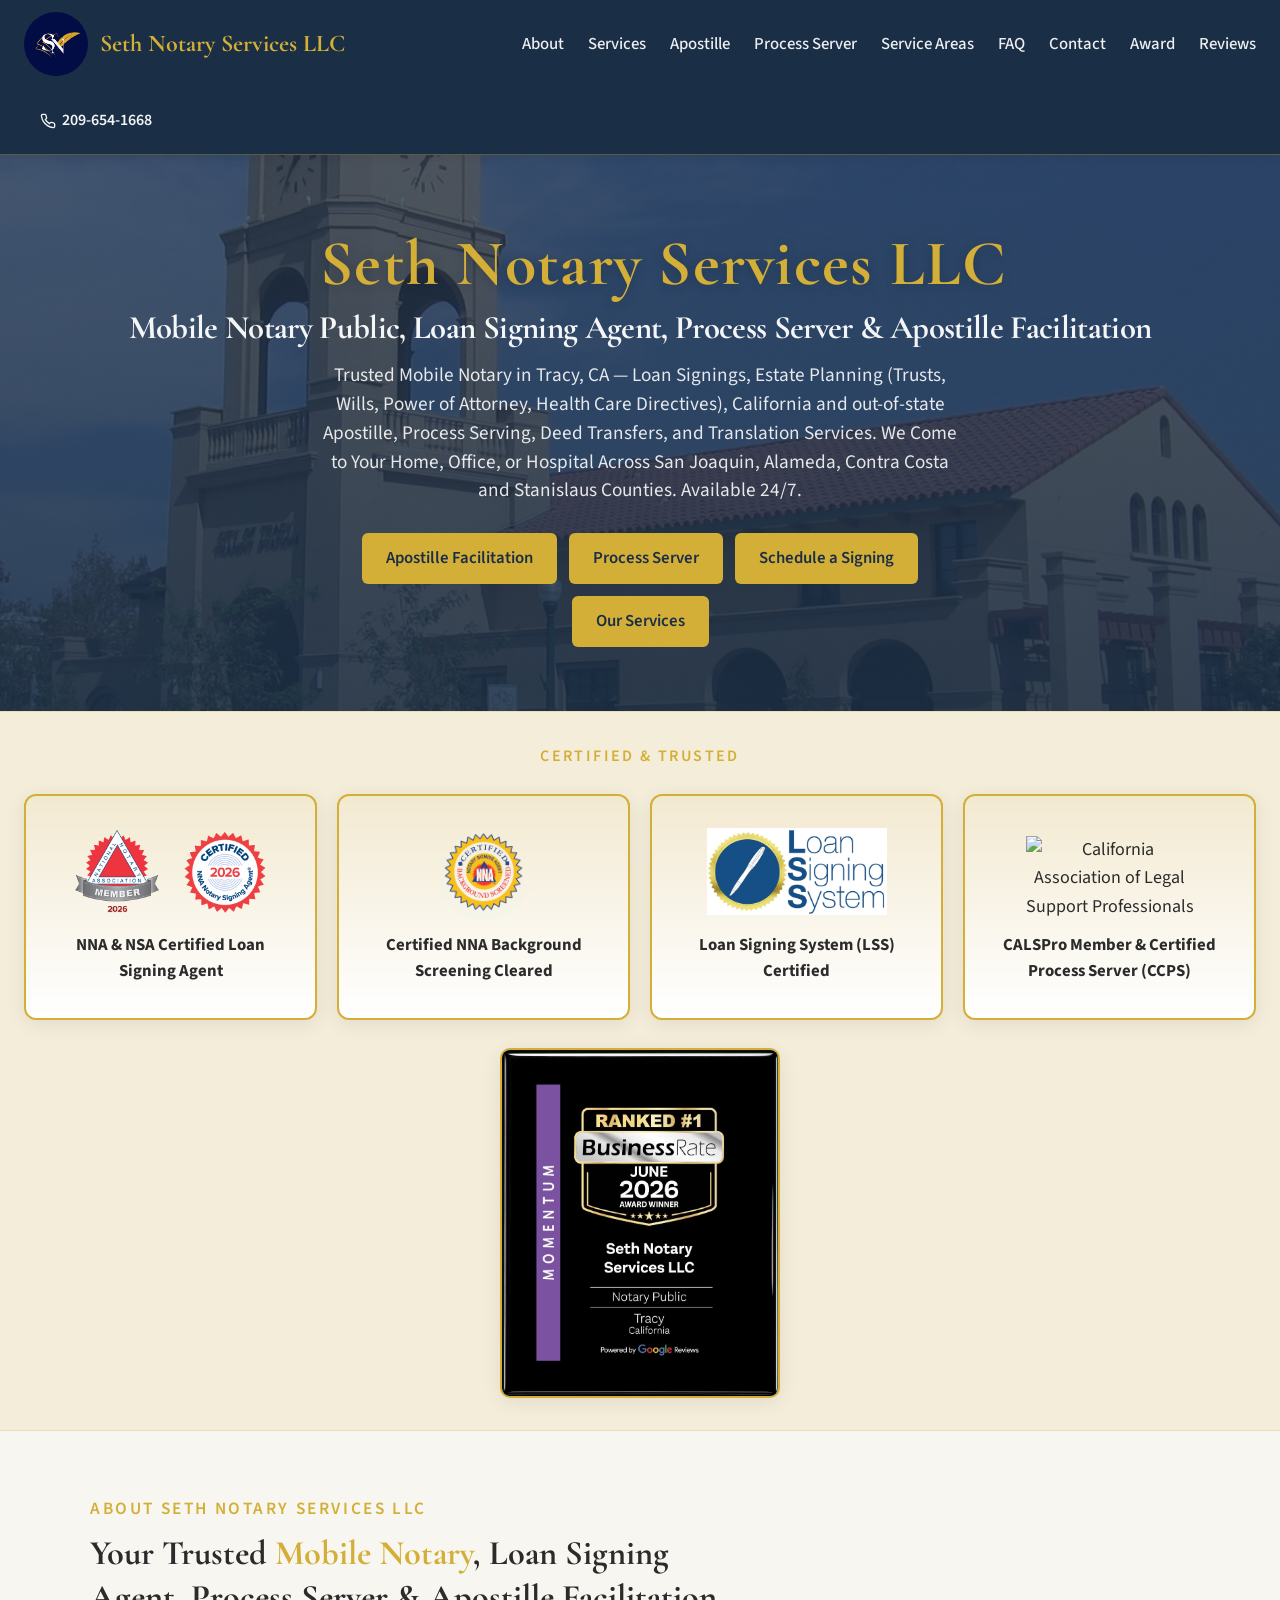
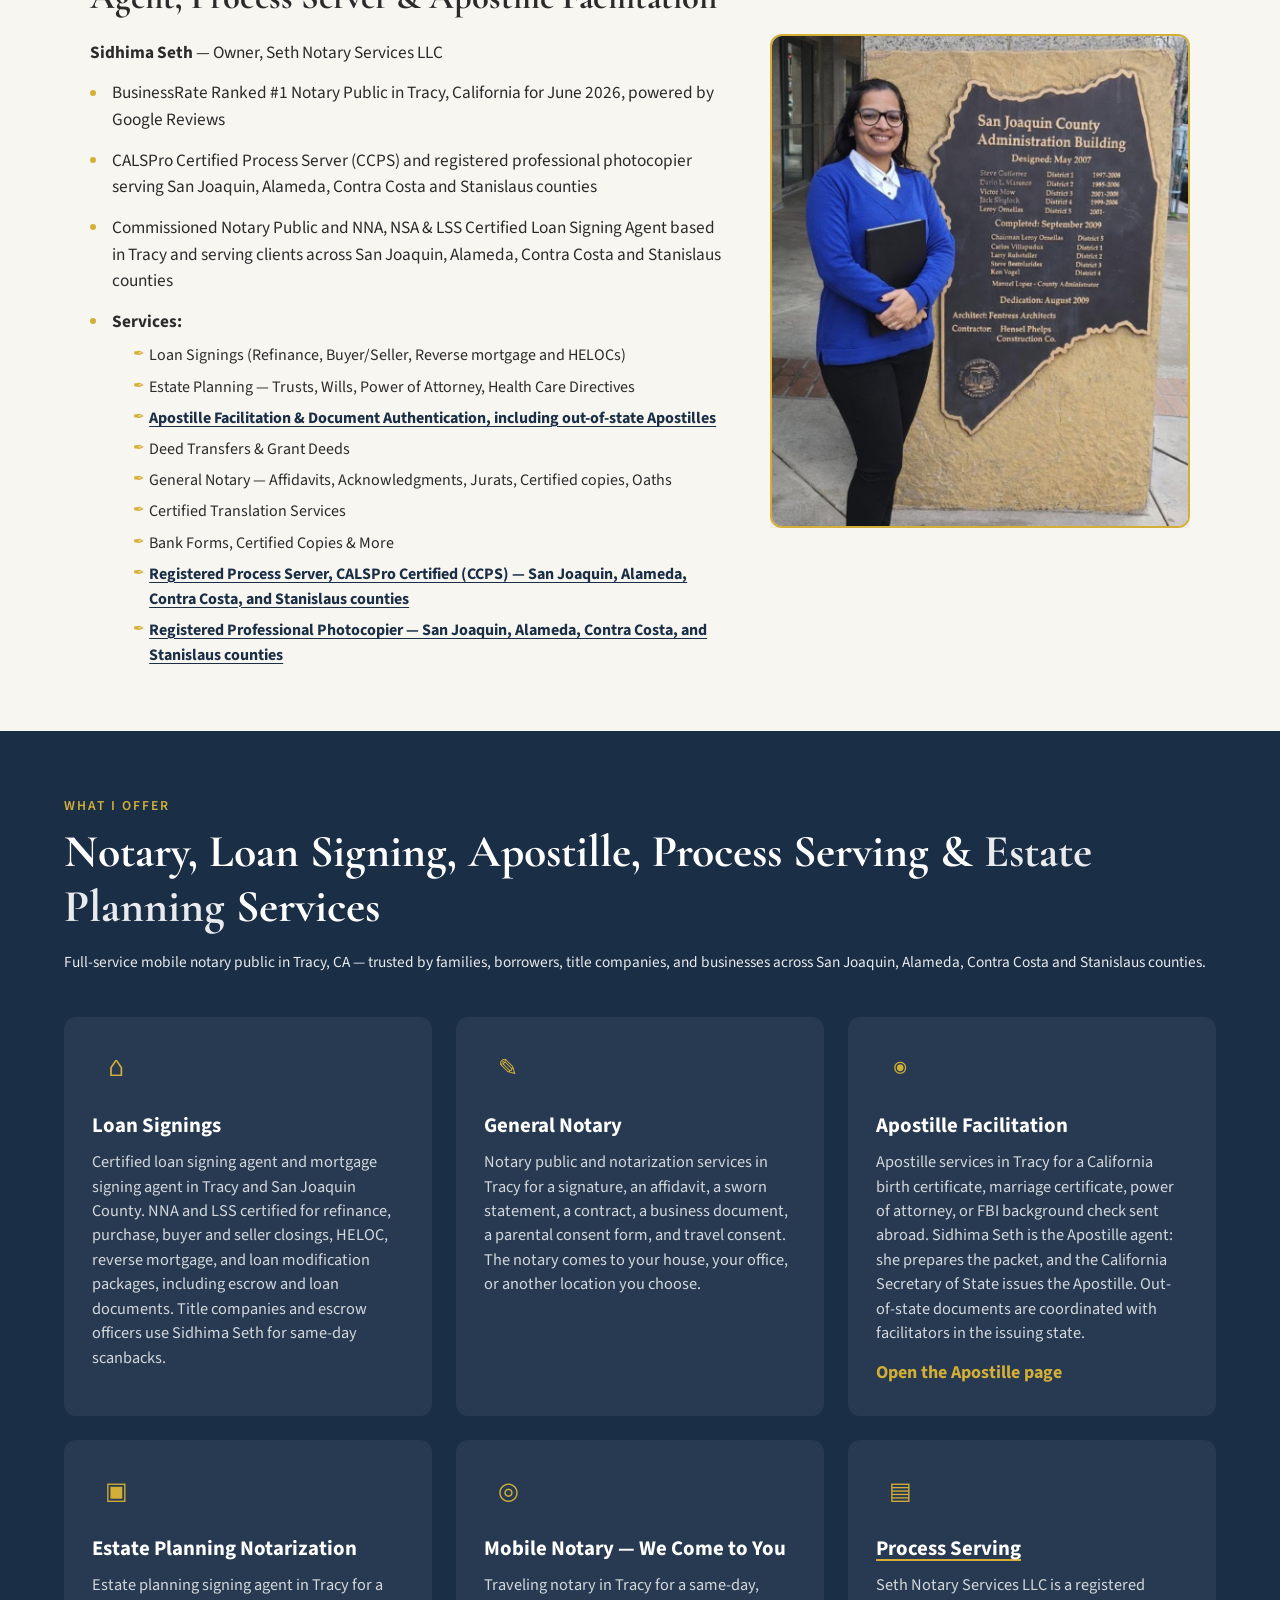
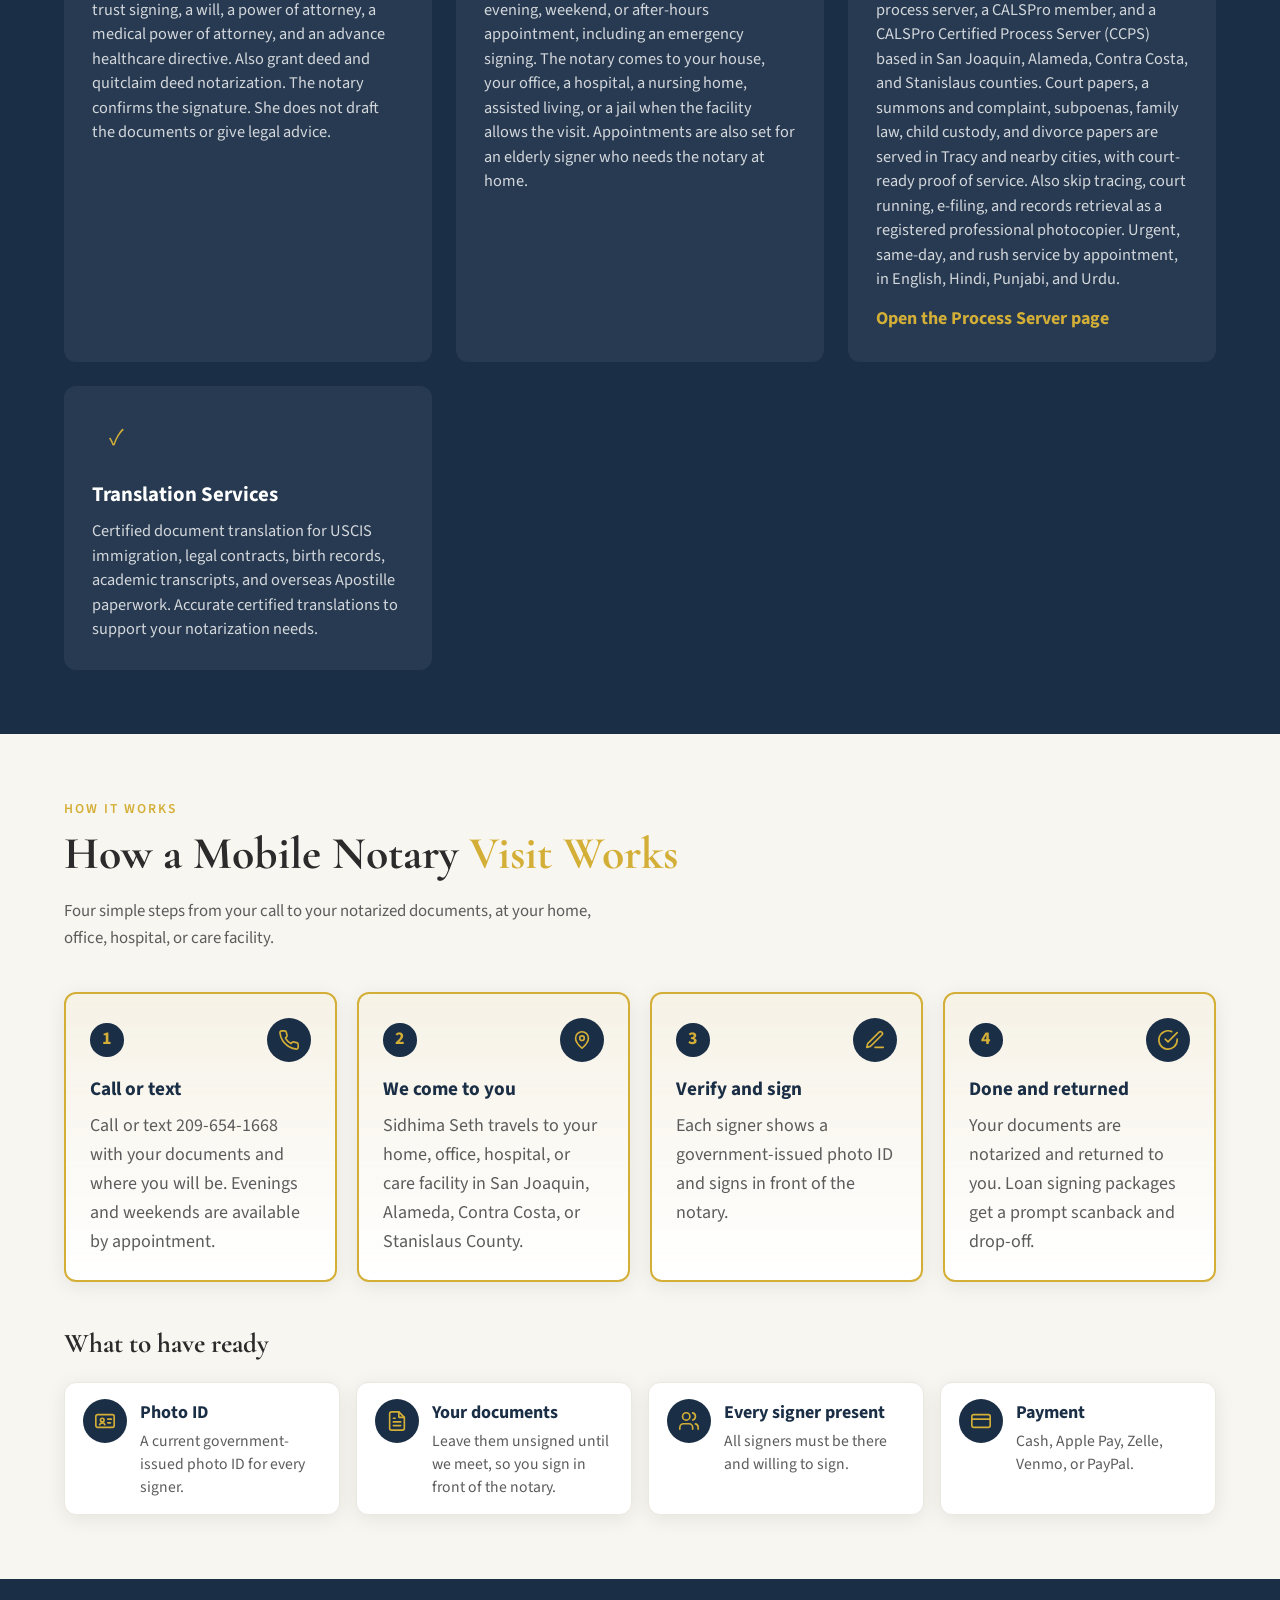
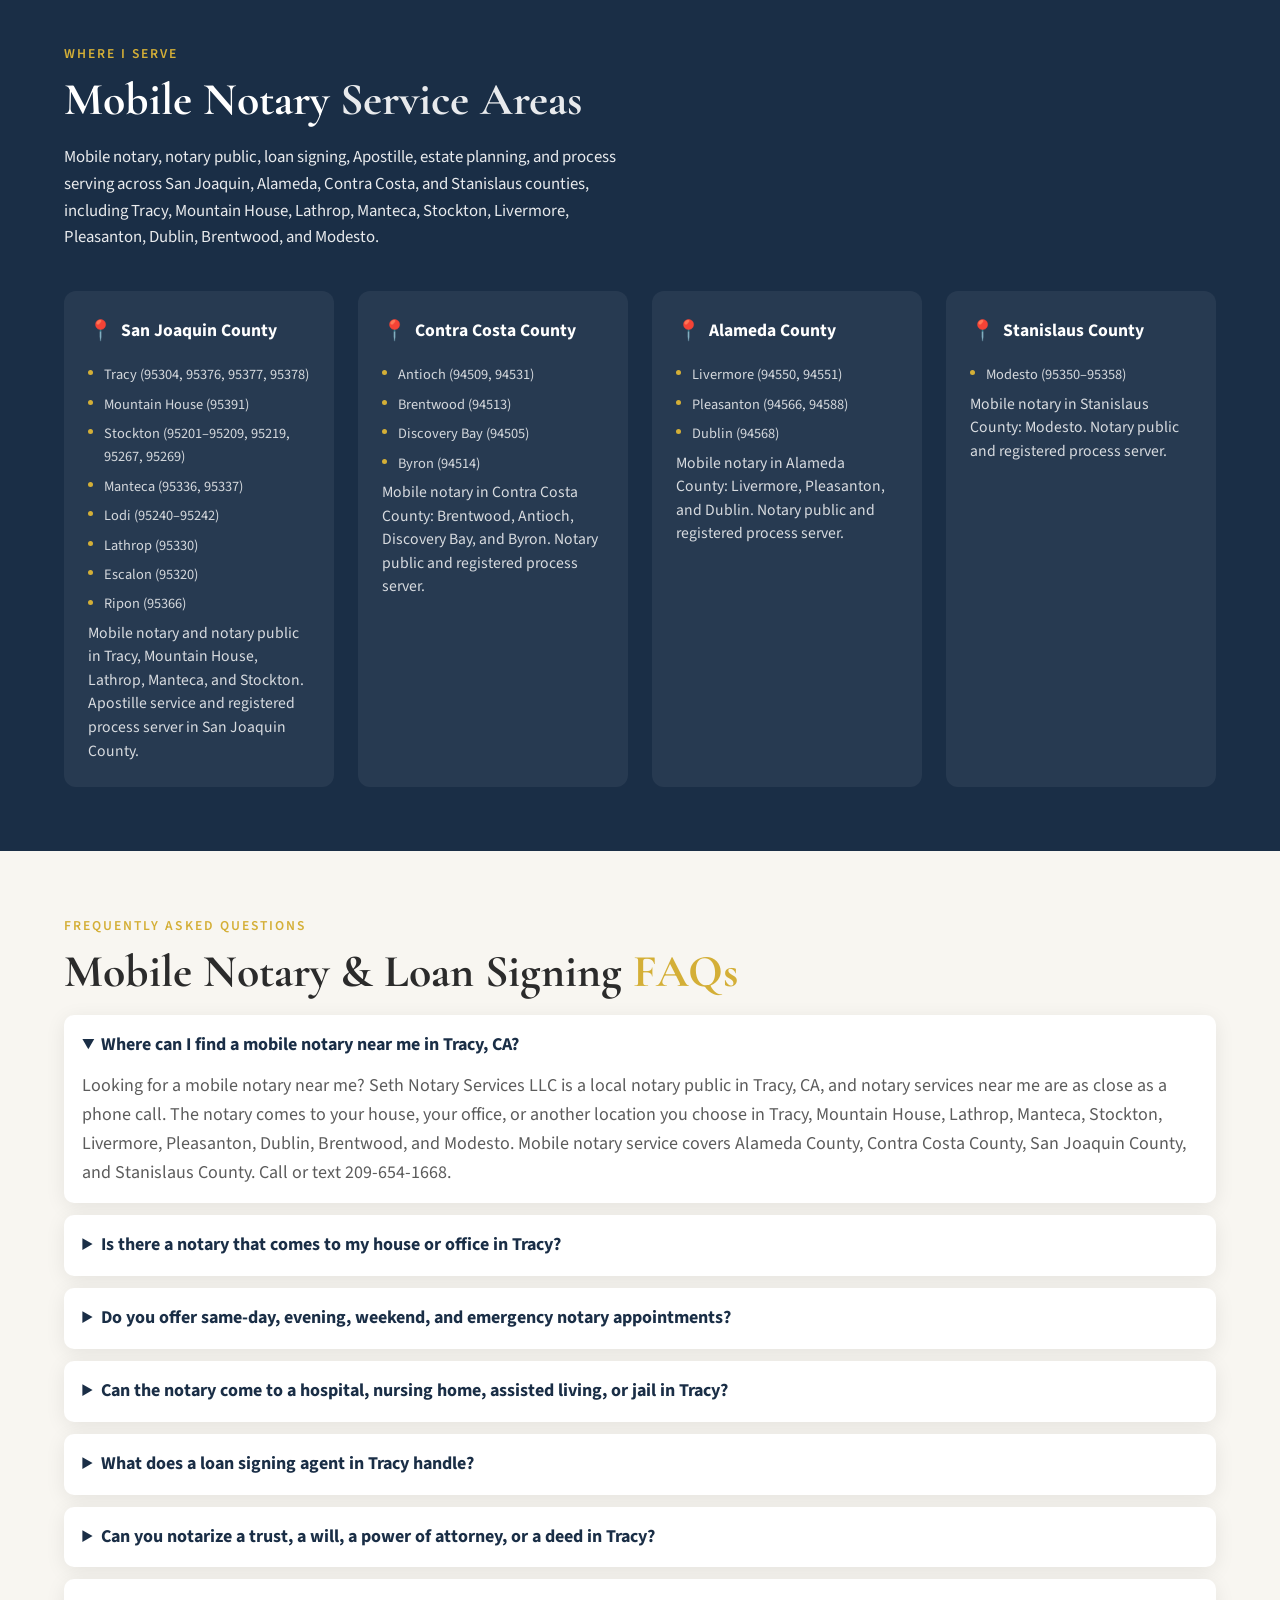
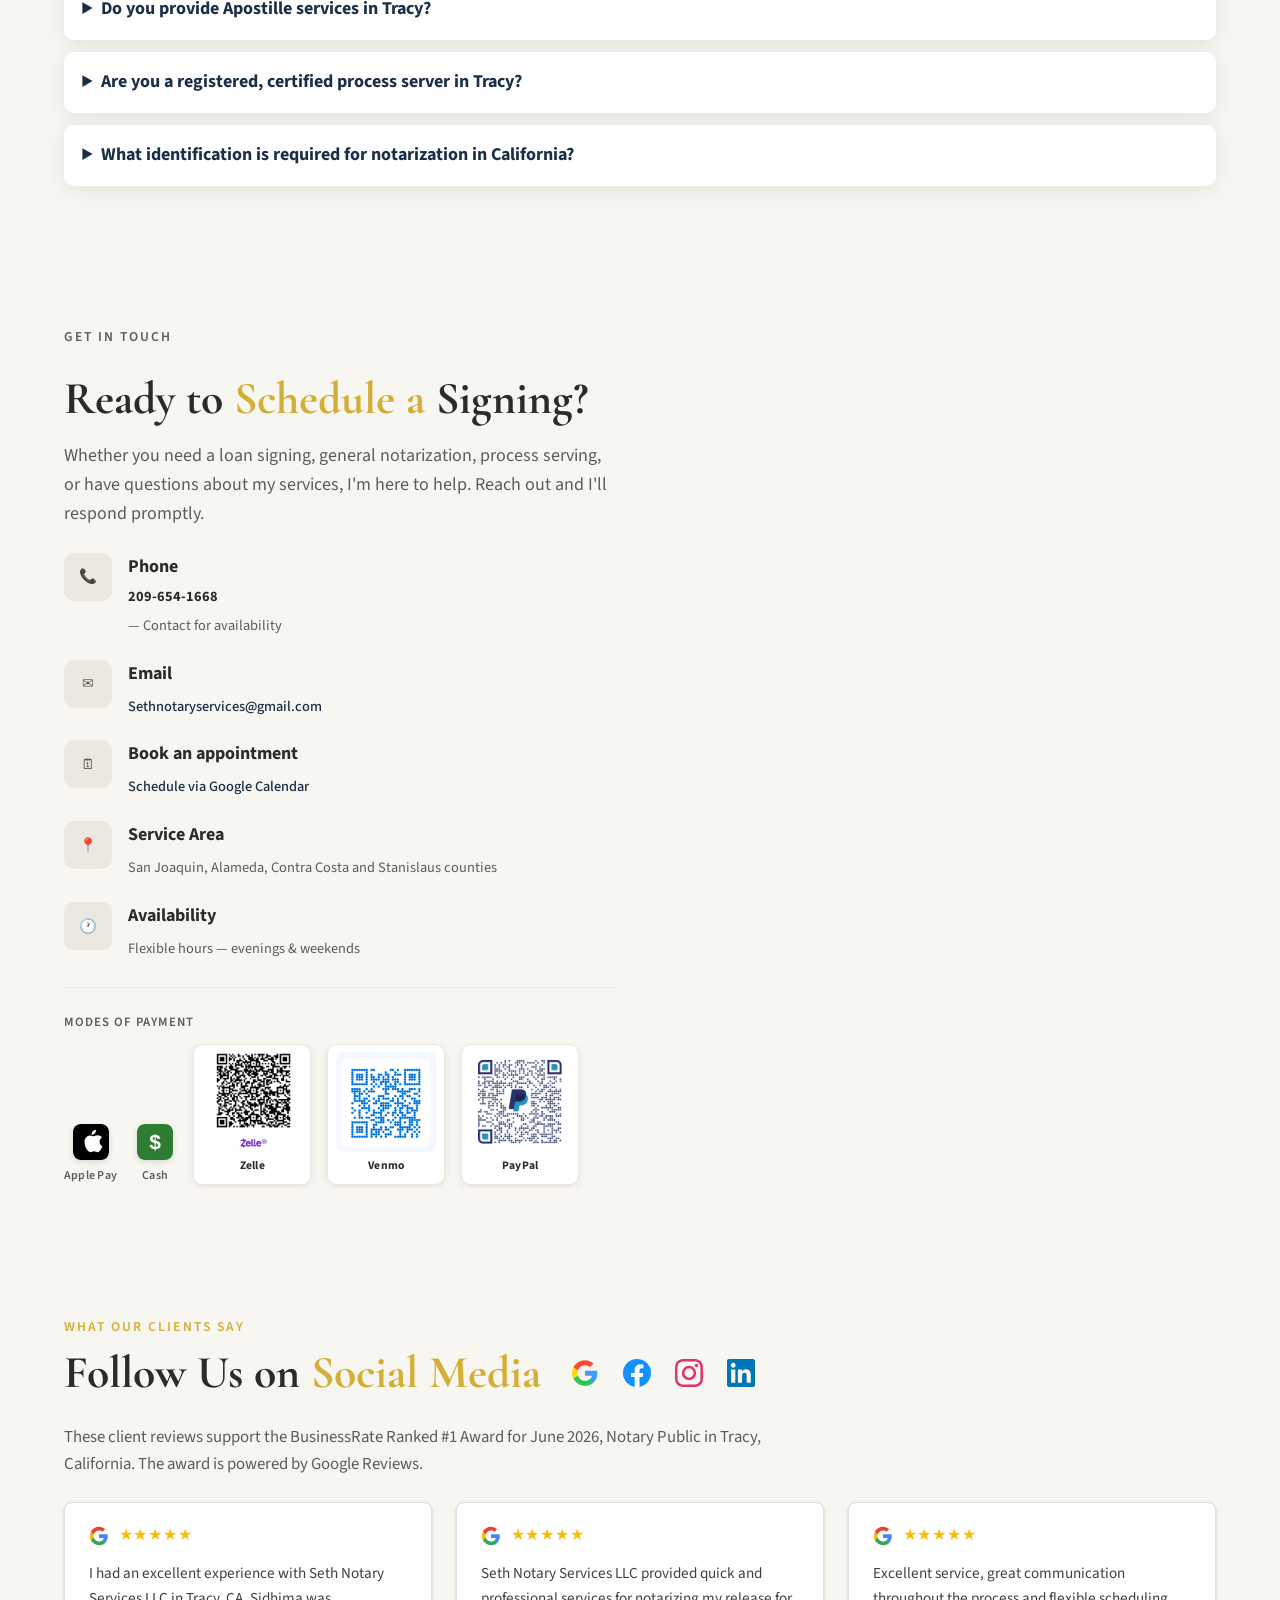
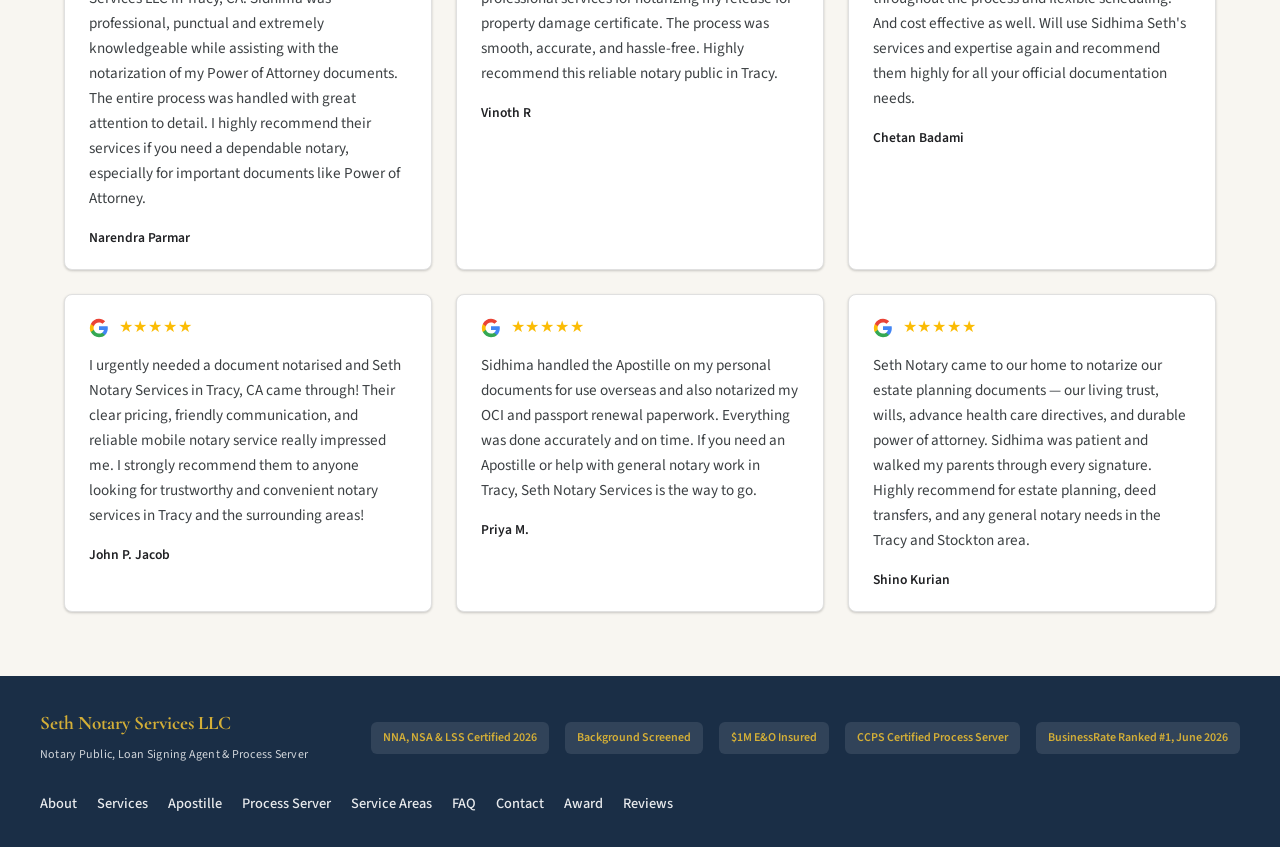
==== commit d166b8e8: "Add the CALSPro Certified Process Server (CCPS) credential. Co-authored-by: Cursor <cursoragent@curs" ====
--- a/index.html
+++ b/index.html
@@ -86,7 +86,8 @@
         "founder": {
           "@type": "Person",
           "name": "Sidhima Seth",
-          "jobTitle": "Commissioned Notary Public & Certified Loan Signing Agent"
+          "jobTitle": "Commissioned Notary Public, Certified Loan Signing Agent & CALSPro Certified Process Server (CCPS)",
+          "hasCredential": { "@type": "EducationalOccupationalCredential", "name": "CALSPro Certified Process Server (CCPS)", "credentialCategory": "certification", "url": "https://calspro.org/education/ccps/", "recognizedBy": { "@type": "Organization", "name": "California Association of Legal Support Professionals (CALSPro)", "url": "https://www.calspro.org" } }
         },
         "sameAs": [
           "https://g.page/r/CSJb0MtvqIeOEBM",
@@ -167,7 +168,7 @@
                 "@type": "Service",
                 "name": "Process Serving",
                 "url": "https://sethnotaryservices.com/process-server.html",
-                "description": "Registered process server and CALSPro member based in San Joaquin, Alameda, Contra Costa, and Stanislaus counties, for summons, subpoenas, and family law papers, plus skip tracing, court running, e-filing, and records retrieval, in English, Hindi, Punjabi, and Urdu."
+                "description": "Registered process server, CALSPro member, and CALSPro Certified Process Server (CCPS) based in San Joaquin, Alameda, Contra Costa, and Stanislaus counties, for summons, subpoenas, and family law papers, plus skip tracing, court running, e-filing, and records retrieval, in English, Hindi, Punjabi, and Urdu."
               }
             }
           ]
@@ -235,10 +236,10 @@
           },
           {
             "@type": "Question",
-            "name": "Are you a registered process server in Tracy?",
-            "acceptedAnswer": {
-              "@type": "Answer",
-              "text": "Yes. Seth Notary Services LLC is a registered process server based in San Joaquin, Alameda, Contra Costa, and Stanislaus counties. Process serving covers court papers, a summons and complaint, a subpoena, family law papers, child custody papers, and divorce papers. Same-day and rush service is available by appointment, in English, Hindi, Punjabi, or Urdu."
+            "name": "Are you a registered, certified process server in Tracy?",
+            "acceptedAnswer": {
+              "@type": "Answer",
+              "text": "Yes. Seth Notary Services LLC is a registered process server, and Sidhima Seth is a CALSPro Certified Process Server (CCPS), based in San Joaquin, Alameda, Contra Costa, and Stanislaus counties. Process serving covers court papers, a summons and complaint, a subpoena, family law papers, child custody papers, and divorce papers. Same-day and rush service is available by appointment, in English, Hindi, Punjabi, or Urdu. Call 209-654-1668."
             }
           },
           {
@@ -329,7 +330,7 @@
           <a title="California Association of Legal Support Professionals" href="https://members.calspro.org/index.php?option=com_community&amp;view=profile&amp;userid=2019623240" target="_blank" rel="noopener noreferrer">
             <img src="https://calspro.memberclicks.net/assets/images/CALSProMemberBadge2.gif" alt="California Association of Legal Support Professionals" class="certs-bar-card-img certs-bar-card-img-wide" width="140" height="60">
           </a>
-          <h4>CALSPro Member</h4>
+          <h4>CALSPro Member &amp; Certified Process Server (CCPS)</h4>
         </div>
       </div>
       <figure class="certs-award">
@@ -345,6 +346,7 @@
           <ul class="about-bullets">
             <li class="about-bullet-none"><strong>Sidhima Seth</strong> — Owner, Seth Notary Services LLC</li>
             <li>BusinessRate Ranked #1 Notary Public in Tracy, California for June 2026, powered by Google Reviews</li>
+            <li>CALSPro Certified Process Server (CCPS) and registered professional photocopier serving San Joaquin, Alameda, Contra Costa and Stanislaus counties</li>
             <li>Commissioned Notary Public and NNA, NSA & LSS Certified Loan Signing Agent based in Tracy and serving clients across San Joaquin, Alameda, Contra Costa and Stanislaus counties</li>
             <li><strong>Services:</strong>
               <ul class="about-bullets-sub">
@@ -355,7 +357,7 @@
                 <li>General Notary — Affidavits, Acknowledgments, Jurats, Certified copies, Oaths</li>
                 <li>Certified Translation Services</li>
                 <li>Bank Forms, Certified Copies & More</li>
-                <li><a href="process-server.html">Registered Process Server — San Joaquin, Alameda, Contra Costa, and Stanislaus counties</a></li>
+                <li><a href="process-server.html">Registered Process Server, CALSPro Certified (CCPS) — San Joaquin, Alameda, Contra Costa, and Stanislaus counties</a></li>
                 <li><a href="process-server.html#photocopier">Registered Professional Photocopier — San Joaquin, Alameda, Contra Costa, and Stanislaus counties</a></li>
               </ul>
             </li>
@@ -404,7 +406,7 @@
         <article class="service-card">
           <div class="service-icon" aria-hidden="true">▤</div>
           <h3><a href="process-server.html">Process Serving</a></h3>
-          <p>Seth Notary Services LLC is a registered process server and CALSPro member based in San Joaquin, Alameda, Contra Costa, and Stanislaus counties. Court papers, a summons and complaint, subpoenas, family law, child custody, and divorce papers are served in Tracy and nearby cities, with court-ready proof of service. Also skip tracing, court running, e-filing, and records retrieval as a registered professional photocopier. Urgent, same-day, and rush service by appointment, in English, Hindi, Punjabi, and Urdu.</p>
+          <p>Seth Notary Services LLC is a registered process server, a CALSPro member, and a CALSPro Certified Process Server (CCPS) based in San Joaquin, Alameda, Contra Costa, and Stanislaus counties. Court papers, a summons and complaint, subpoenas, family law, child custody, and divorce papers are served in Tracy and nearby cities, with court-ready proof of service. Also skip tracing, court running, e-filing, and records retrieval as a registered professional photocopier. Urgent, same-day, and rush service by appointment, in English, Hindi, Punjabi, and Urdu.</p>
           <a class="service-more" href="process-server.html">Open the Process Server page</a>
         </article>
         <article class="service-card">
@@ -551,8 +553,8 @@
           <p>Yes. Apostille services in Tracy include a California birth certificate, marriage certificate, power of attorney, and FBI background check prepared for use abroad. The California Secretary of State issues the Apostille. A document from another state is Apostilled by that state. See the <a href="apostille.html">Apostille page</a>.</p>
         </details>
         <details>
-          <summary>Are you a registered process server in Tracy?</summary>
-          <p>Yes. Seth Notary Services LLC is a registered process server based in San Joaquin, Alameda, Contra Costa, and Stanislaus counties. Process serving covers court papers, a summons and complaint, a subpoena, family law papers, child custody papers, and divorce papers. Same-day and rush service is available by appointment, in English, Hindi, Punjabi, or Urdu. Call <a href="tel:2096541668">209-654-1668</a>.</p>
+          <summary>Are you a registered, certified process server in Tracy?</summary>
+          <p>Yes. Seth Notary Services LLC is a registered process server, and Sidhima Seth is a CALSPro Certified Process Server (CCPS), based in San Joaquin, Alameda, Contra Costa, and Stanislaus counties. Process serving covers court papers, a summons and complaint, a subpoena, family law papers, child custody papers, and divorce papers. Same-day and rush service is available by appointment, in English, Hindi, Punjabi, or Urdu. Call <a href="tel:2096541668">209-654-1668</a>.</p>
         </details>
         <details>
           <summary>What identification is required for notarization in California?</summary>
@@ -660,76 +662,76 @@
       </div>
       <p class="award-reviews-note">These client reviews support the BusinessRate Ranked #1 Award for June 2026, Notary Public in Tracy, California. The award is powered by Google Reviews.</p>
       <div class="reviews-grid">
-        <article class="review-card" itemscope itemtype="https://schema.org/Review">
+        <article class="review-card">
           <div class="review-card-header">
             <svg class="google-g-icon" viewBox="0 0 24 24" aria-hidden="true"><path d="M22.56 12.25c0-.78-.07-1.53-.2-2.25H12v4.26h5.92a5.06 5.06 0 0 1-2.2 3.32v2.77h3.57c2.08-1.92 3.28-4.74 3.28-8.1z" fill="#4285F4"/><path d="M12 23c2.97 0 5.46-.98 7.28-2.66l-3.57-2.77c-.98.66-2.23 1.06-3.71 1.06-2.86 0-5.29-1.93-6.16-4.53H2.18v2.84C3.99 20.53 7.7 23 12 23z" fill="#34A853"/><path d="M5.84 14.09c-.22-.66-.35-1.36-.35-2.09s.13-1.43.35-2.09V7.07H2.18C1.43 8.55 1 10.22 1 12s.43 3.45 1.18 4.93l2.85-2.22.81-.62z" fill="#FBBC05"/><path d="M12 5.38c1.62 0 3.06.56 4.21 1.64l3.15-3.15C17.45 2.09 14.97 1 12 1 7.7 1 3.99 3.47 2.18 7.07l3.66 2.84c.87-2.6 3.3-4.53 6.16-4.53z" fill="#EA4335"/></svg>
             <div class="review-stars" aria-label="5 out of 5 stars"><span class="review-star" aria-hidden="true">★</span><span class="review-star" aria-hidden="true">★</span><span class="review-star" aria-hidden="true">★</span><span class="review-star" aria-hidden="true">★</span><span class="review-star" aria-hidden="true">★</span></div>
           </div>
-          <blockquote class="review-text" itemprop="reviewBody">
+          <blockquote class="review-text">
             <p>I had an excellent experience with Seth Notary Services LLC in Tracy, CA. Sidhima was professional, punctual and extremely knowledgeable while assisting with the notarization of my Power of Attorney documents. The entire process was handled with great attention to detail. I highly recommend their services if you need a dependable notary, especially for important documents like Power of Attorney.</p>
           </blockquote>
           <footer class="review-author">
-            <cite itemprop="author" itemscope itemtype="https://schema.org/Person"><span itemprop="name">Narendra Parmar</span></cite>
+            <cite>Narendra Parmar</cite>
           </footer>
         </article>
-        <article class="review-card" itemscope itemtype="https://schema.org/Review">
+        <article class="review-card">
           <div class="review-card-header">
             <svg class="google-g-icon" viewBox="0 0 24 24" aria-hidden="true"><path d="M22.56 12.25c0-.78-.07-1.53-.2-2.25H12v4.26h5.92a5.06 5.06 0 0 1-2.2 3.32v2.77h3.57c2.08-1.92 3.28-4.74 3.28-8.1z" fill="#4285F4"/><path d="M12 23c2.97 0 5.46-.98 7.28-2.66l-3.57-2.77c-.98.66-2.23 1.06-3.71 1.06-2.86 0-5.29-1.93-6.16-4.53H2.18v2.84C3.99 20.53 7.7 23 12 23z" fill="#34A853"/><path d="M5.84 14.09c-.22-.66-.35-1.36-.35-2.09s.13-1.43.35-2.09V7.07H2.18C1.43 8.55 1 10.22 1 12s.43 3.45 1.18 4.93l2.85-2.22.81-.62z" fill="#FBBC05"/><path d="M12 5.38c1.62 0 3.06.56 4.21 1.64l3.15-3.15C17.45 2.09 14.97 1 12 1 7.7 1 3.99 3.47 2.18 7.07l3.66 2.84c.87-2.6 3.3-4.53 6.16-4.53z" fill="#EA4335"/></svg>
             <div class="review-stars" aria-label="5 out of 5 stars"><span class="review-star" aria-hidden="true">★</span><span class="review-star" aria-hidden="true">★</span><span class="review-star" aria-hidden="true">★</span><span class="review-star" aria-hidden="true">★</span><span class="review-star" aria-hidden="true">★</span></div>
           </div>
-          <blockquote class="review-text" itemprop="reviewBody">
+          <blockquote class="review-text">
             <p>Seth Notary Services LLC provided quick and professional services for notarizing my release for property damage certificate. The process was smooth, accurate, and hassle-free. Highly recommend this reliable notary public in Tracy.</p>
           </blockquote>
           <footer class="review-author">
-            <cite itemprop="author" itemscope itemtype="https://schema.org/Person"><span itemprop="name">Vinoth R</span></cite>
+            <cite>Vinoth R</cite>
           </footer>
         </article>
-        <article class="review-card" itemscope itemtype="https://schema.org/Review">
+        <article class="review-card">
           <div class="review-card-header">
             <svg class="google-g-icon" viewBox="0 0 24 24" aria-hidden="true"><path d="M22.56 12.25c0-.78-.07-1.53-.2-2.25H12v4.26h5.92a5.06 5.06 0 0 1-2.2 3.32v2.77h3.57c2.08-1.92 3.28-4.74 3.28-8.1z" fill="#4285F4"/><path d="M12 23c2.97 0 5.46-.98 7.28-2.66l-3.57-2.77c-.98.66-2.23 1.06-3.71 1.06-2.86 0-5.29-1.93-6.16-4.53H2.18v2.84C3.99 20.53 7.7 23 12 23z" fill="#34A853"/><path d="M5.84 14.09c-.22-.66-.35-1.36-.35-2.09s.13-1.43.35-2.09V7.07H2.18C1.43 8.55 1 10.22 1 12s.43 3.45 1.18 4.93l2.85-2.22.81-.62z" fill="#FBBC05"/><path d="M12 5.38c1.62 0 3.06.56 4.21 1.64l3.15-3.15C17.45 2.09 14.97 1 12 1 7.7 1 3.99 3.47 2.18 7.07l3.66 2.84c.87-2.6 3.3-4.53 6.16-4.53z" fill="#EA4335"/></svg>
             <div class="review-stars" aria-label="5 out of 5 stars"><span class="review-star" aria-hidden="true">★</span><span class="review-star" aria-hidden="true">★</span><span class="review-star" aria-hidden="true">★</span><span class="review-star" aria-hidden="true">★</span><span class="review-star" aria-hidden="true">★</span></div>
           </div>
-          <blockquote class="review-text" itemprop="reviewBody">
+          <blockquote class="review-text">
             <p>Excellent service, great communication throughout the process and flexible scheduling. And cost effective as well. Will use Sidhima Seth's services and expertise again and recommend them highly for all your official documentation needs.</p>
           </blockquote>
           <footer class="review-author">
-            <cite itemprop="author" itemscope itemtype="https://schema.org/Person"><span itemprop="name">Chetan Badami</span></cite>
+            <cite>Chetan Badami</cite>
           </footer>
         </article>
-        <article class="review-card" itemscope itemtype="https://schema.org/Review">
+        <article class="review-card">
           <div class="review-card-header">
             <svg class="google-g-icon" viewBox="0 0 24 24" aria-hidden="true"><path d="M22.56 12.25c0-.78-.07-1.53-.2-2.25H12v4.26h5.92a5.06 5.06 0 0 1-2.2 3.32v2.77h3.57c2.08-1.92 3.28-4.74 3.28-8.1z" fill="#4285F4"/><path d="M12 23c2.97 0 5.46-.98 7.28-2.66l-3.57-2.77c-.98.66-2.23 1.06-3.71 1.06-2.86 0-5.29-1.93-6.16-4.53H2.18v2.84C3.99 20.53 7.7 23 12 23z" fill="#34A853"/><path d="M5.84 14.09c-.22-.66-.35-1.36-.35-2.09s.13-1.43.35-2.09V7.07H2.18C1.43 8.55 1 10.22 1 12s.43 3.45 1.18 4.93l2.85-2.22.81-.62z" fill="#FBBC05"/><path d="M12 5.38c1.62 0 3.06.56 4.21 1.64l3.15-3.15C17.45 2.09 14.97 1 12 1 7.7 1 3.99 3.47 2.18 7.07l3.66 2.84c.87-2.6 3.3-4.53 6.16-4.53z" fill="#EA4335"/></svg>
             <div class="review-stars" aria-label="5 out of 5 stars"><span class="review-star" aria-hidden="true">★</span><span class="review-star" aria-hidden="true">★</span><span class="review-star" aria-hidden="true">★</span><span class="review-star" aria-hidden="true">★</span><span class="review-star" aria-hidden="true">★</span></div>
           </div>
-          <blockquote class="review-text" itemprop="reviewBody">
+          <blockquote class="review-text">
             <p>I urgently needed a document notarised and Seth Notary Services in Tracy, CA came through! Their clear pricing, friendly communication, and reliable mobile notary service really impressed me. I strongly recommend them to anyone looking for trustworthy and convenient notary services in Tracy and the surrounding areas!</p>
           </blockquote>
           <footer class="review-author">
-            <cite itemprop="author" itemscope itemtype="https://schema.org/Person"><span itemprop="name">John P. Jacob</span></cite>
+            <cite>John P. Jacob</cite>
           </footer>
         </article>
-        <article class="review-card" itemscope itemtype="https://schema.org/Review">
+        <article class="review-card">
           <div class="review-card-header">
             <svg class="google-g-icon" viewBox="0 0 24 24" aria-hidden="true"><path d="M22.56 12.25c0-.78-.07-1.53-.2-2.25H12v4.26h5.92a5.06 5.06 0 0 1-2.2 3.32v2.77h3.57c2.08-1.92 3.28-4.74 3.28-8.1z" fill="#4285F4"/><path d="M12 23c2.97 0 5.46-.98 7.28-2.66l-3.57-2.77c-.98.66-2.23 1.06-3.71 1.06-2.86 0-5.29-1.93-6.16-4.53H2.18v2.84C3.99 20.53 7.7 23 12 23z" fill="#34A853"/><path d="M5.84 14.09c-.22-.66-.35-1.36-.35-2.09s.13-1.43.35-2.09V7.07H2.18C1.43 8.55 1 10.22 1 12s.43 3.45 1.18 4.93l2.85-2.22.81-.62z" fill="#FBBC05"/><path d="M12 5.38c1.62 0 3.06.56 4.21 1.64l3.15-3.15C17.45 2.09 14.97 1 12 1 7.7 1 3.99 3.47 2.18 7.07l3.66 2.84c.87-2.6 3.3-4.53 6.16-4.53z" fill="#EA4335"/></svg>
             <div class="review-stars" aria-label="5 out of 5 stars"><span class="review-star" aria-hidden="true">★</span><span class="review-star" aria-hidden="true">★</span><span class="review-star" aria-hidden="true">★</span><span class="review-star" aria-hidden="true">★</span><span class="review-star" aria-hidden="true">★</span></div>
           </div>
-          <blockquote class="review-text" itemprop="reviewBody">
+          <blockquote class="review-text">
             <p>Sidhima handled the Apostille on my personal documents for use overseas and also notarized my OCI and passport renewal paperwork. Everything was done accurately and on time. If you need an Apostille or help with general notary work in Tracy, Seth Notary Services is the way to go.</p>
           </blockquote>
           <footer class="review-author">
-            <cite itemprop="author" itemscope itemtype="https://schema.org/Person"><span itemprop="name">Priya M.</span></cite>
+            <cite>Priya M.</cite>
           </footer>
         </article>
-        <article class="review-card" itemscope itemtype="https://schema.org/Review">
+        <article class="review-card">
           <div class="review-card-header">
             <svg class="google-g-icon" viewBox="0 0 24 24" aria-hidden="true"><path d="M22.56 12.25c0-.78-.07-1.53-.2-2.25H12v4.26h5.92a5.06 5.06 0 0 1-2.2 3.32v2.77h3.57c2.08-1.92 3.28-4.74 3.28-8.1z" fill="#4285F4"/><path d="M12 23c2.97 0 5.46-.98 7.28-2.66l-3.57-2.77c-.98.66-2.23 1.06-3.71 1.06-2.86 0-5.29-1.93-6.16-4.53H2.18v2.84C3.99 20.53 7.7 23 12 23z" fill="#34A853"/><path d="M5.84 14.09c-.22-.66-.35-1.36-.35-2.09s.13-1.43.35-2.09V7.07H2.18C1.43 8.55 1 10.22 1 12s.43 3.45 1.18 4.93l2.85-2.22.81-.62z" fill="#FBBC05"/><path d="M12 5.38c1.62 0 3.06.56 4.21 1.64l3.15-3.15C17.45 2.09 14.97 1 12 1 7.7 1 3.99 3.47 2.18 7.07l3.66 2.84c.87-2.6 3.3-4.53 6.16-4.53z" fill="#EA4335"/></svg>
             <div class="review-stars" aria-label="5 out of 5 stars"><span class="review-star" aria-hidden="true">★</span><span class="review-star" aria-hidden="true">★</span><span class="review-star" aria-hidden="true">★</span><span class="review-star" aria-hidden="true">★</span><span class="review-star" aria-hidden="true">★</span></div>
           </div>
-          <blockquote class="review-text" itemprop="reviewBody">
+          <blockquote class="review-text">
             <p>Seth Notary came to our home to notarize our estate planning documents — our living trust, wills, advance health care directives, and durable power of attorney. Sidhima was patient and walked my parents through every signature. Highly recommend for estate planning, deed transfers, and any general notary needs in the Tracy and Stockton area.</p>
           </blockquote>
           <footer class="review-author">
-            <cite itemprop="author" itemscope itemtype="https://schema.org/Person"><span itemprop="name">Shino Kurian</span></cite>
+            <cite>Shino Kurian</cite>
           </footer>
         </article>
       </div>
@@ -747,7 +749,7 @@
         <span class="footer-badge-pill">NNA, NSA & LSS Certified 2026</span>
         <span class="footer-badge-pill">Background Screened</span>
         <span class="footer-badge-pill">$1M E&O Insured</span>
-        <span class="footer-badge-pill">Registered Process Server</span>
+        <span class="footer-badge-pill">CCPS Certified Process Server</span>
         <span class="footer-badge-pill">BusinessRate Ranked #1, June 2026</span>
       </div>
       <nav class="footer-nav">
